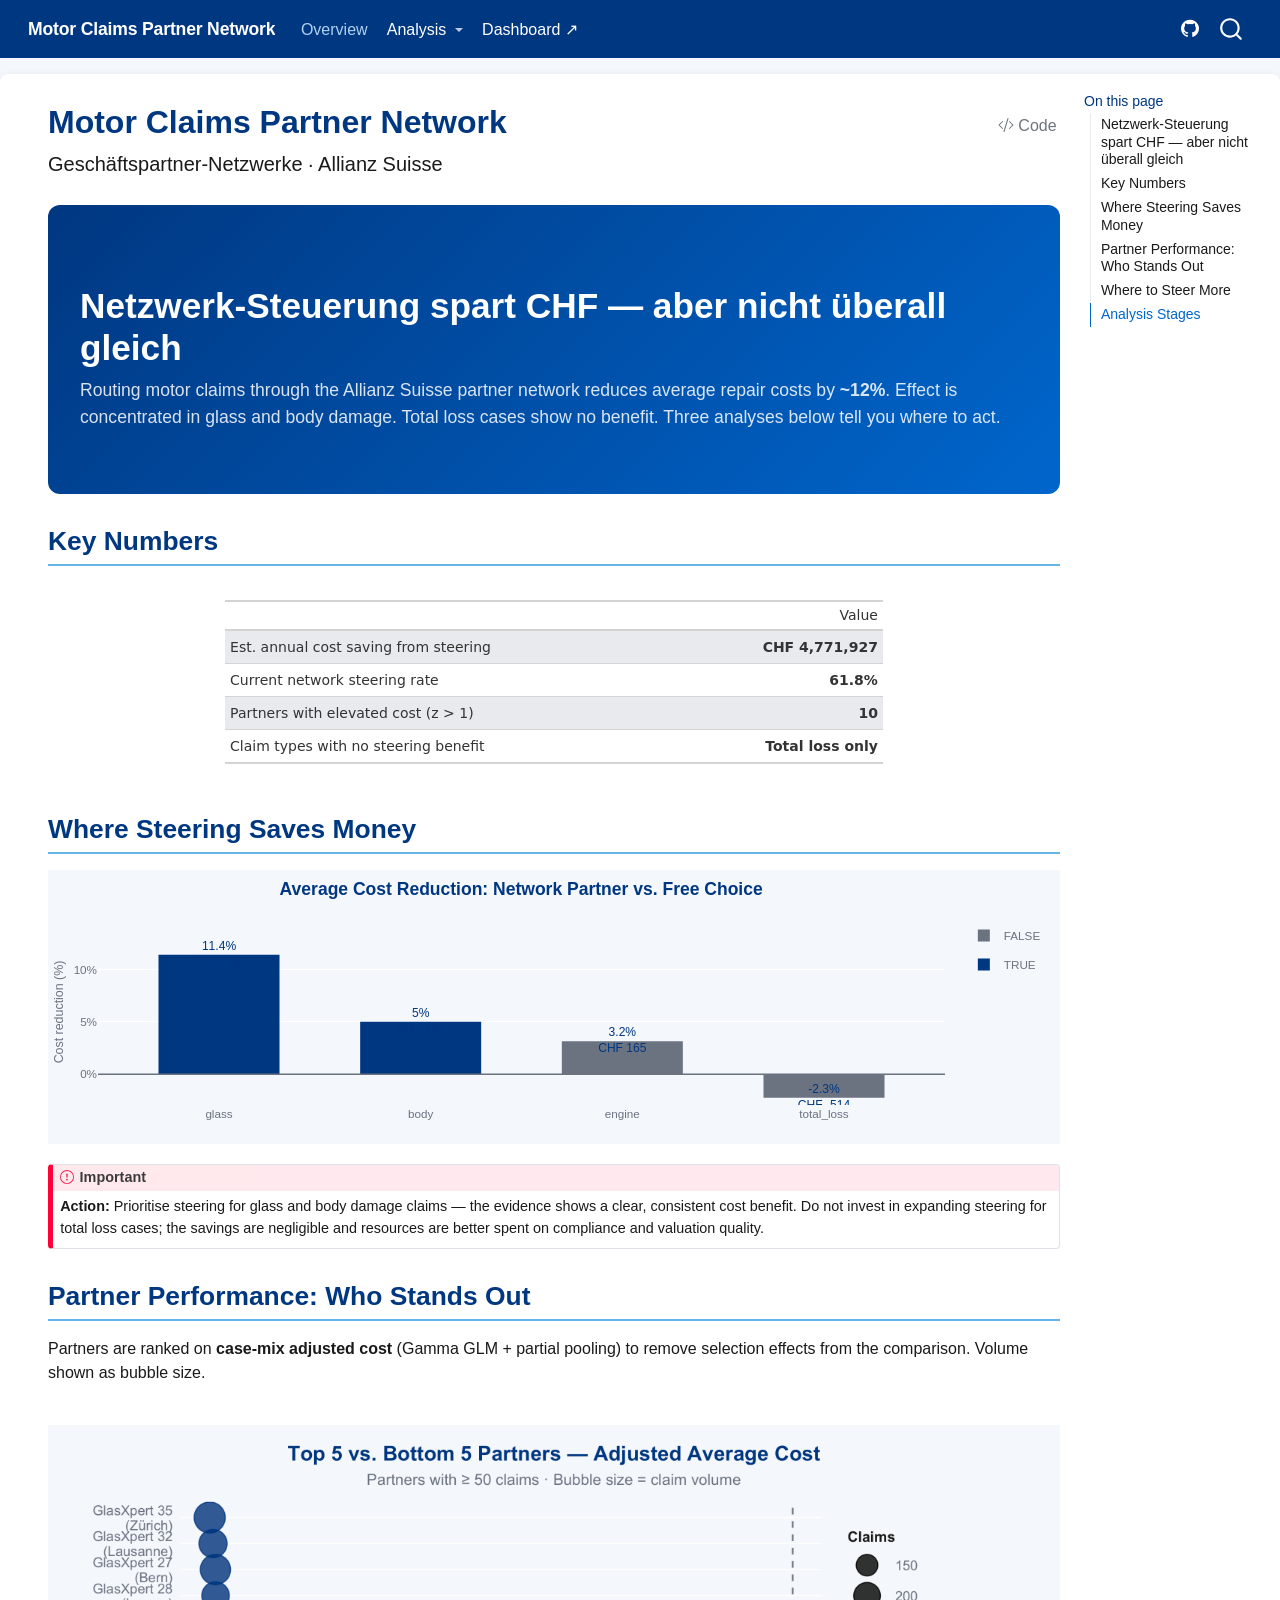
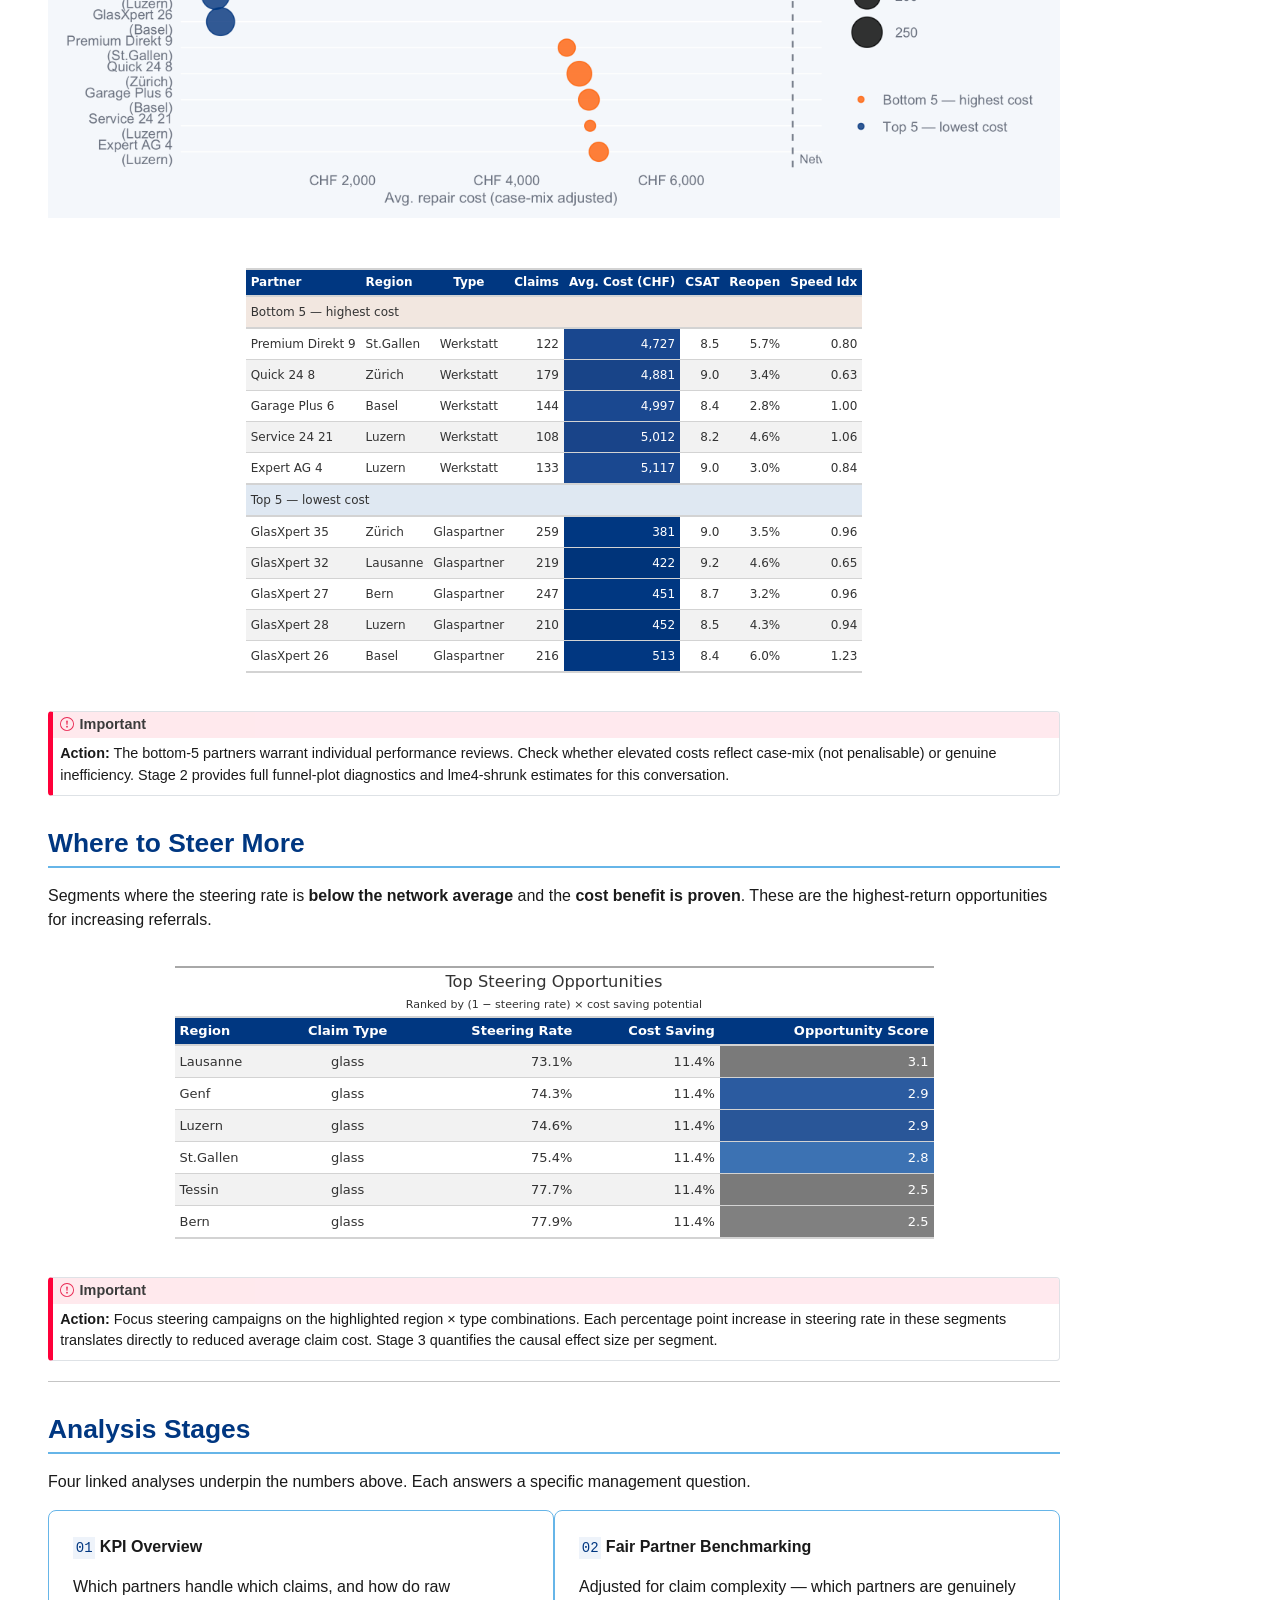
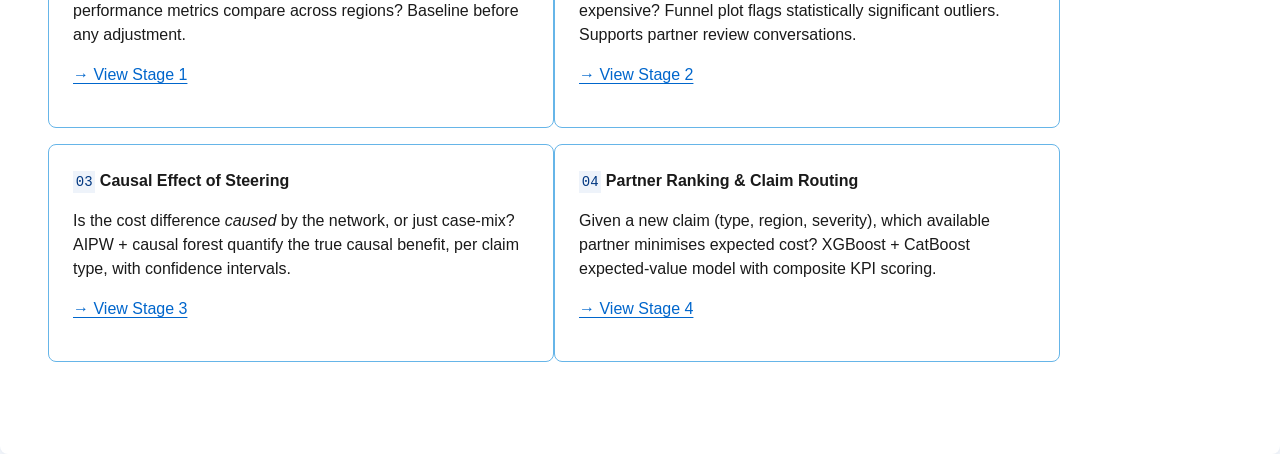
==== index.html @ 0de9098e "Built site for gh-pages" ====
<!DOCTYPE html>
<html xmlns="http://www.w3.org/1999/xhtml" lang="en" xml:lang="en"><head>

<meta charset="utf-8">
<meta name="generator" content="quarto-1.8.27">

<meta name="viewport" content="width=device-width, initial-scale=1.0, user-scalable=yes">


<title>Motor Claims Partner Network</title>
<style>
code{white-space: pre-wrap;}
span.smallcaps{font-variant: small-caps;}
div.columns{display: flex; gap: min(4vw, 1.5em);}
div.column{flex: auto; overflow-x: auto;}
div.hanging-indent{margin-left: 1.5em; text-indent: -1.5em;}
ul.task-list{list-style: none;}
ul.task-list li input[type="checkbox"] {
  width: 0.8em;
  margin: 0 0.8em 0.2em -1em; /* quarto-specific, see https://github.com/quarto-dev/quarto-cli/issues/4556 */ 
  vertical-align: middle;
}
/* CSS for syntax highlighting */
html { -webkit-text-size-adjust: 100%; }
pre > code.sourceCode { white-space: pre; position: relative; }
pre > code.sourceCode > span { display: inline-block; line-height: 1.25; }
pre > code.sourceCode > span:empty { height: 1.2em; }
.sourceCode { overflow: visible; }
code.sourceCode > span { color: inherit; text-decoration: inherit; }
div.sourceCode { margin: 1em 0; }
pre.sourceCode { margin: 0; }
@media screen {
div.sourceCode { overflow: auto; }
}
@media print {
pre > code.sourceCode { white-space: pre-wrap; }
pre > code.sourceCode > span { text-indent: -5em; padding-left: 5em; }
}
pre.numberSource code
  { counter-reset: source-line 0; }
pre.numberSource code > span
  { position: relative; left: -4em; counter-increment: source-line; }
pre.numberSource code > span > a:first-child::before
  { content: counter(source-line);
    position: relative; left: -1em; text-align: right; vertical-align: baseline;
    border: none; display: inline-block;
    -webkit-touch-callout: none; -webkit-user-select: none;
    -khtml-user-select: none; -moz-user-select: none;
    -ms-user-select: none; user-select: none;
    padding: 0 4px; width: 4em;
  }
pre.numberSource { margin-left: 3em;  padding-left: 4px; }
div.sourceCode
  {   }
@media screen {
pre > code.sourceCode > span > a:first-child::before { text-decoration: underline; }
}
</style>


<script src="site_libs/quarto-nav/quarto-nav.js"></script>
<script src="site_libs/quarto-nav/headroom.min.js"></script>
<script src="site_libs/clipboard/clipboard.min.js"></script>
<script src="site_libs/quarto-search/autocomplete.umd.js"></script>
<script src="site_libs/quarto-search/fuse.min.js"></script>
<script src="site_libs/quarto-search/quarto-search.js"></script>
<meta name="quarto:offset" content="./">
<link href="./assets/favicon.ico" rel="icon">
<script src="site_libs/quarto-html/quarto.js" type="module"></script>
<script src="site_libs/quarto-html/tabsets/tabsets.js" type="module"></script>
<script src="site_libs/quarto-html/axe/axe-check.js" type="module"></script>
<script src="site_libs/quarto-html/popper.min.js"></script>
<script src="site_libs/quarto-html/tippy.umd.min.js"></script>
<script src="site_libs/quarto-html/anchor.min.js"></script>
<link href="site_libs/quarto-html/tippy.css" rel="stylesheet">
<link href="site_libs/quarto-html/quarto-syntax-highlighting-bcf535099bf558bd4ab882f8a59573ad.css" rel="stylesheet" id="quarto-text-highlighting-styles">
<script src="site_libs/bootstrap/bootstrap.min.js"></script>
<link href="site_libs/bootstrap/bootstrap-icons.css" rel="stylesheet">
<link href="site_libs/bootstrap/bootstrap-0eebdf1a80fa9091145191d5e29dec1d.min.css" rel="stylesheet" append-hash="true" id="quarto-bootstrap" data-mode="light">
<script id="quarto-search-options" type="application/json">{
  "location": "navbar",
  "copy-button": false,
  "collapse-after": 3,
  "panel-placement": "end",
  "type": "overlay",
  "limit": 50,
  "keyboard-shortcut": [
    "f",
    "/",
    "s"
  ],
  "show-item-context": false,
  "language": {
    "search-no-results-text": "No results",
    "search-matching-documents-text": "matching documents",
    "search-copy-link-title": "Copy link to search",
    "search-hide-matches-text": "Hide additional matches",
    "search-more-match-text": "more match in this document",
    "search-more-matches-text": "more matches in this document",
    "search-clear-button-title": "Clear",
    "search-text-placeholder": "",
    "search-detached-cancel-button-title": "Cancel",
    "search-submit-button-title": "Submit",
    "search-label": "Search"
  }
}</script>
<link href="site_libs/htmltools-fill-0.5.9/fill.css" rel="stylesheet">
<script src="site_libs/htmlwidgets-1.6.4/htmlwidgets.js"></script>
<script src="site_libs/plotly-binding-4.12.0/plotly.js"></script>
<script src="site_libs/typedarray-0.1/typedarray.min.js"></script>
<script src="site_libs/jquery-3.5.1/jquery.min.js"></script>
<link href="site_libs/crosstalk-1.2.2/css/crosstalk.min.css" rel="stylesheet">
<script src="site_libs/crosstalk-1.2.2/js/crosstalk.min.js"></script>
<link href="site_libs/plotly-htmlwidgets-css-2.25.2/plotly-htmlwidgets.css" rel="stylesheet">
<script src="site_libs/plotly-main-2.25.2/plotly-latest.min.js"></script>
<link href="site_libs/pagedtable-1.1/css/pagedtable.css" rel="stylesheet">
<script src="site_libs/pagedtable-1.1/js/pagedtable.js"></script>


<link rel="stylesheet" href="assets/allianz.scss">
</head>

<body class="nav-fixed quarto-light">

<div id="quarto-search-results"></div>
  <header id="quarto-header" class="headroom fixed-top">
    <nav class="navbar navbar-expand-lg " data-bs-theme="dark">
      <div class="navbar-container container-fluid">
      <div class="navbar-brand-container mx-auto">
    <a class="navbar-brand" href="./index.html">
    <span class="navbar-title">Motor Claims Partner Network</span>
    </a>
  </div>
            <div id="quarto-search" class="" title="Search"></div>
          <button class="navbar-toggler" type="button" data-bs-toggle="collapse" data-bs-target="#navbarCollapse" aria-controls="navbarCollapse" role="menu" aria-expanded="false" aria-label="Toggle navigation" onclick="if (window.quartoToggleHeadroom) { window.quartoToggleHeadroom(); }">
  <span class="navbar-toggler-icon"></span>
</button>
          <div class="collapse navbar-collapse" id="navbarCollapse">
            <ul class="navbar-nav navbar-nav-scroll me-auto">
  <li class="nav-item">
    <a class="nav-link active" href="./index.html" aria-current="page"> 
<span class="menu-text">Overview</span></a>
  </li>  
  <li class="nav-item dropdown ">
    <a class="nav-link dropdown-toggle" href="#" id="nav-menu-analysis" role="link" data-bs-toggle="dropdown" aria-expanded="false">
 <span class="menu-text">Analysis</span>
    </a>
    <ul class="dropdown-menu" aria-labelledby="nav-menu-analysis">    
        <li>
    <a class="dropdown-item" href="./analysis/01_descriptive.html">
 <span class="dropdown-text">01 · Descriptive KPIs</span></a>
  </li>  
        <li>
    <a class="dropdown-item" href="./analysis/02_partner_comparison.html">
 <span class="dropdown-text">02 · Fair Comparison</span></a>
  </li>  
        <li>
    <a class="dropdown-item" href="./analysis/03_causal_steering.html">
 <span class="dropdown-text">03 · Causal Steering</span></a>
  </li>  
        <li>
    <a class="dropdown-item" href="./analysis/04_partner_ranking.html">
 <span class="dropdown-text">04 · Partner Ranking</span></a>
  </li>  
    </ul>
  </li>
  <li class="nav-item">
    <a class="nav-link" href="https://shiny.posit.co"> 
<span class="menu-text">Dashboard ↗</span></a>
  </li>  
</ul>
            <ul class="navbar-nav navbar-nav-scroll ms-auto">
  <li class="nav-item compact">
    <a class="nav-link" href="https://github.com/viv-analytics/portfolio__ml_claims_networks"> <i class="bi bi-github" role="img">
</i> 
<span class="menu-text"></span></a>
  </li>  
</ul>
          </div> <!-- /navcollapse -->
            <div class="quarto-navbar-tools">
</div>
      </div> <!-- /container-fluid -->
    </nav>
</header>
<!-- content -->
<div id="quarto-content" class="quarto-container page-columns page-rows-contents page-layout-article page-navbar">
<!-- sidebar -->
<!-- margin-sidebar -->
    <div id="quarto-margin-sidebar" class="sidebar margin-sidebar">
        <nav id="TOC" role="doc-toc" class="toc-active">
    <h2 id="toc-title">On this page</h2>
   
  <ul>
  <li><a href="#netzwerk-steuerung-spart-chf-aber-nicht-überall-gleich" id="toc-netzwerk-steuerung-spart-chf-aber-nicht-überall-gleich" class="nav-link active" data-scroll-target="#netzwerk-steuerung-spart-chf-aber-nicht-überall-gleich">Netzwerk-Steuerung spart CHF — aber nicht überall gleich</a></li>
  <li><a href="#key-numbers" id="toc-key-numbers" class="nav-link" data-scroll-target="#key-numbers">Key Numbers</a></li>
  <li><a href="#where-steering-saves-money" id="toc-where-steering-saves-money" class="nav-link" data-scroll-target="#where-steering-saves-money">Where Steering Saves Money</a></li>
  <li><a href="#partner-performance-who-stands-out" id="toc-partner-performance-who-stands-out" class="nav-link" data-scroll-target="#partner-performance-who-stands-out">Partner Performance: Who Stands Out</a></li>
  <li><a href="#where-to-steer-more" id="toc-where-to-steer-more" class="nav-link" data-scroll-target="#where-to-steer-more">Where to Steer More</a></li>
  <li><a href="#analysis-stages" id="toc-analysis-stages" class="nav-link" data-scroll-target="#analysis-stages">Analysis Stages</a></li>
  </ul>
</nav>
    </div>
<!-- main -->
<main class="content" id="quarto-document-content">

<header id="title-block-header" class="quarto-title-block default">
<div class="quarto-title">
<div class="quarto-title-block"><div><h1 class="title">Motor Claims Partner Network</h1><button type="button" class="btn code-tools-button" id="quarto-code-tools-source"><i class="bi"></i> Code</button></div></div>
<p class="subtitle lead">Geschäftspartner-Netzwerke · Allianz Suisse</p>
</div>



<div class="quarto-title-meta">

    
  
    
  </div>
  


</header>


<section id="netzwerk-steuerung-spart-chf-aber-nicht-überall-gleich" class="level1 hero-banner">
<h1>Netzwerk-Steuerung spart CHF — aber nicht überall gleich</h1>
<p>Routing motor claims through the Allianz Suisse partner network reduces average repair costs by <strong>~12%</strong>. Effect is concentrated in glass and body damage. Total loss cases show no benefit. Three analyses below tell you where to act.</p>
</section>
<section id="key-numbers" class="level2">
<h2 class="anchored" data-anchor-id="key-numbers">Key Numbers</h2>
<div class="cell">
<div class="cell-output-display">
<div id="esmaehbxus" style="padding-left:0px;padding-right:0px;padding-top:10px;padding-bottom:10px;overflow-x:auto;overflow-y:auto;width:auto;height:auto;">
<style>#esmaehbxus table {
  font-family: system-ui, 'Segoe UI', Roboto, Helvetica, Arial, sans-serif, 'Apple Color Emoji', 'Segoe UI Emoji', 'Segoe UI Symbol', 'Noto Color Emoji';
  -webkit-font-smoothing: antialiased;
  -moz-osx-font-smoothing: grayscale;
}

#esmaehbxus thead, #esmaehbxus tbody, #esmaehbxus tfoot, #esmaehbxus tr, #esmaehbxus td, #esmaehbxus th {
  border-style: none;
}

#esmaehbxus p {
  margin: 0;
  padding: 0;
}

#esmaehbxus .gt_table {
  display: table;
  border-collapse: collapse;
  line-height: normal;
  margin-left: auto;
  margin-right: auto;
  color: #333333;
  font-size: 14px;
  font-weight: normal;
  font-style: normal;
  background-color: #FFFFFF;
  width: 65%;
  border-top-style: solid;
  border-top-width: 2px;
  border-top-color: #A8A8A8;
  border-right-style: none;
  border-right-width: 2px;
  border-right-color: #D3D3D3;
  border-bottom-style: solid;
  border-bottom-width: 2px;
  border-bottom-color: #A8A8A8;
  border-left-style: none;
  border-left-width: 2px;
  border-left-color: #D3D3D3;
}

#esmaehbxus .gt_caption {
  padding-top: 4px;
  padding-bottom: 4px;
}

#esmaehbxus .gt_title {
  color: #333333;
  font-size: 125%;
  font-weight: initial;
  padding-top: 4px;
  padding-bottom: 4px;
  padding-left: 5px;
  padding-right: 5px;
  border-bottom-color: #FFFFFF;
  border-bottom-width: 0;
}

#esmaehbxus .gt_subtitle {
  color: #333333;
  font-size: 85%;
  font-weight: initial;
  padding-top: 3px;
  padding-bottom: 5px;
  padding-left: 5px;
  padding-right: 5px;
  border-top-color: #FFFFFF;
  border-top-width: 0;
}

#esmaehbxus .gt_heading {
  background-color: #FFFFFF;
  text-align: center;
  border-bottom-color: #FFFFFF;
  border-left-style: none;
  border-left-width: 1px;
  border-left-color: #D3D3D3;
  border-right-style: none;
  border-right-width: 1px;
  border-right-color: #D3D3D3;
}

#esmaehbxus .gt_bottom_border {
  border-bottom-style: solid;
  border-bottom-width: 2px;
  border-bottom-color: #D3D3D3;
}

#esmaehbxus .gt_col_headings {
  border-top-style: solid;
  border-top-width: 2px;
  border-top-color: #D3D3D3;
  border-bottom-style: solid;
  border-bottom-width: 2px;
  border-bottom-color: #D3D3D3;
  border-left-style: none;
  border-left-width: 1px;
  border-left-color: #D3D3D3;
  border-right-style: none;
  border-right-width: 1px;
  border-right-color: #D3D3D3;
}

#esmaehbxus .gt_col_heading {
  color: #333333;
  background-color: #FFFFFF;
  font-size: 100%;
  font-weight: normal;
  text-transform: inherit;
  border-left-style: none;
  border-left-width: 1px;
  border-left-color: #D3D3D3;
  border-right-style: none;
  border-right-width: 1px;
  border-right-color: #D3D3D3;
  vertical-align: bottom;
  padding-top: 5px;
  padding-bottom: 6px;
  padding-left: 5px;
  padding-right: 5px;
  overflow-x: hidden;
}

#esmaehbxus .gt_column_spanner_outer {
  color: #333333;
  background-color: #FFFFFF;
  font-size: 100%;
  font-weight: normal;
  text-transform: inherit;
  padding-top: 0;
  padding-bottom: 0;
  padding-left: 4px;
  padding-right: 4px;
}

#esmaehbxus .gt_column_spanner_outer:first-child {
  padding-left: 0;
}

#esmaehbxus .gt_column_spanner_outer:last-child {
  padding-right: 0;
}

#esmaehbxus .gt_column_spanner {
  border-bottom-style: solid;
  border-bottom-width: 2px;
  border-bottom-color: #D3D3D3;
  vertical-align: bottom;
  padding-top: 5px;
  padding-bottom: 5px;
  overflow-x: hidden;
  display: inline-block;
  width: 100%;
}

#esmaehbxus .gt_spanner_row {
  border-bottom-style: hidden;
}

#esmaehbxus .gt_group_heading {
  padding-top: 8px;
  padding-bottom: 8px;
  padding-left: 5px;
  padding-right: 5px;
  color: #333333;
  background-color: #FFFFFF;
  font-size: 100%;
  font-weight: initial;
  text-transform: inherit;
  border-top-style: solid;
  border-top-width: 2px;
  border-top-color: #D3D3D3;
  border-bottom-style: solid;
  border-bottom-width: 2px;
  border-bottom-color: #D3D3D3;
  border-left-style: none;
  border-left-width: 1px;
  border-left-color: #D3D3D3;
  border-right-style: none;
  border-right-width: 1px;
  border-right-color: #D3D3D3;
  vertical-align: middle;
  text-align: left;
}

#esmaehbxus .gt_empty_group_heading {
  padding: 0.5px;
  color: #333333;
  background-color: #FFFFFF;
  font-size: 100%;
  font-weight: initial;
  border-top-style: solid;
  border-top-width: 2px;
  border-top-color: #D3D3D3;
  border-bottom-style: solid;
  border-bottom-width: 2px;
  border-bottom-color: #D3D3D3;
  vertical-align: middle;
}

#esmaehbxus .gt_from_md > :first-child {
  margin-top: 0;
}

#esmaehbxus .gt_from_md > :last-child {
  margin-bottom: 0;
}

#esmaehbxus .gt_row {
  padding-top: 8px;
  padding-bottom: 8px;
  padding-left: 5px;
  padding-right: 5px;
  margin: 10px;
  border-top-style: solid;
  border-top-width: 1px;
  border-top-color: #D3D3D3;
  border-left-style: none;
  border-left-width: 1px;
  border-left-color: #D3D3D3;
  border-right-style: none;
  border-right-width: 1px;
  border-right-color: #D3D3D3;
  vertical-align: middle;
  overflow-x: hidden;
}

#esmaehbxus .gt_stub {
  color: #333333;
  background-color: #FFFFFF;
  font-size: 100%;
  font-weight: initial;
  text-transform: inherit;
  border-right-style: solid;
  border-right-width: 2px;
  border-right-color: #D3D3D3;
  padding-left: 5px;
  padding-right: 5px;
}

#esmaehbxus .gt_stub_row_group {
  color: #333333;
  background-color: #FFFFFF;
  font-size: 100%;
  font-weight: initial;
  text-transform: inherit;
  border-right-style: solid;
  border-right-width: 2px;
  border-right-color: #D3D3D3;
  padding-left: 5px;
  padding-right: 5px;
  vertical-align: top;
}

#esmaehbxus .gt_row_group_first td {
  border-top-width: 2px;
}

#esmaehbxus .gt_row_group_first th {
  border-top-width: 2px;
}

#esmaehbxus .gt_summary_row {
  color: #333333;
  background-color: #FFFFFF;
  text-transform: inherit;
  padding-top: 8px;
  padding-bottom: 8px;
  padding-left: 5px;
  padding-right: 5px;
}

#esmaehbxus .gt_first_summary_row {
  border-top-style: solid;
  border-top-color: #D3D3D3;
}

#esmaehbxus .gt_first_summary_row.thick {
  border-top-width: 2px;
}

#esmaehbxus .gt_last_summary_row {
  padding-top: 8px;
  padding-bottom: 8px;
  padding-left: 5px;
  padding-right: 5px;
  border-bottom-style: solid;
  border-bottom-width: 2px;
  border-bottom-color: #D3D3D3;
}

#esmaehbxus .gt_grand_summary_row {
  color: #333333;
  background-color: #FFFFFF;
  text-transform: inherit;
  padding-top: 8px;
  padding-bottom: 8px;
  padding-left: 5px;
  padding-right: 5px;
}

#esmaehbxus .gt_first_grand_summary_row {
  padding-top: 8px;
  padding-bottom: 8px;
  padding-left: 5px;
  padding-right: 5px;
  border-top-style: double;
  border-top-width: 6px;
  border-top-color: #D3D3D3;
}

#esmaehbxus .gt_last_grand_summary_row_top {
  padding-top: 8px;
  padding-bottom: 8px;
  padding-left: 5px;
  padding-right: 5px;
  border-bottom-style: double;
  border-bottom-width: 6px;
  border-bottom-color: #D3D3D3;
}

#esmaehbxus .gt_striped {
  background-color: rgba(128, 128, 128, 0.05);
}

#esmaehbxus .gt_table_body {
  border-top-style: solid;
  border-top-width: 2px;
  border-top-color: #D3D3D3;
  border-bottom-style: solid;
  border-bottom-width: 2px;
  border-bottom-color: #D3D3D3;
}

#esmaehbxus .gt_footnotes {
  color: #333333;
  background-color: #FFFFFF;
  border-bottom-style: none;
  border-bottom-width: 2px;
  border-bottom-color: #D3D3D3;
  border-left-style: none;
  border-left-width: 2px;
  border-left-color: #D3D3D3;
  border-right-style: none;
  border-right-width: 2px;
  border-right-color: #D3D3D3;
}

#esmaehbxus .gt_footnote {
  margin: 0px;
  font-size: 90%;
  padding-top: 4px;
  padding-bottom: 4px;
  padding-left: 5px;
  padding-right: 5px;
}

#esmaehbxus .gt_sourcenotes {
  color: #333333;
  background-color: #FFFFFF;
  border-bottom-style: none;
  border-bottom-width: 2px;
  border-bottom-color: #D3D3D3;
  border-left-style: none;
  border-left-width: 2px;
  border-left-color: #D3D3D3;
  border-right-style: none;
  border-right-width: 2px;
  border-right-color: #D3D3D3;
}

#esmaehbxus .gt_sourcenote {
  font-size: 90%;
  padding-top: 4px;
  padding-bottom: 4px;
  padding-left: 5px;
  padding-right: 5px;
}

#esmaehbxus .gt_left {
  text-align: left;
}

#esmaehbxus .gt_center {
  text-align: center;
}

#esmaehbxus .gt_right {
  text-align: right;
  font-variant-numeric: tabular-nums;
}

#esmaehbxus .gt_font_normal {
  font-weight: normal;
}

#esmaehbxus .gt_font_bold {
  font-weight: bold;
}

#esmaehbxus .gt_font_italic {
  font-style: italic;
}

#esmaehbxus .gt_super {
  font-size: 65%;
}

#esmaehbxus .gt_footnote_marks {
  font-size: 75%;
  vertical-align: 0.4em;
  position: initial;
}

#esmaehbxus .gt_asterisk {
  font-size: 100%;
  vertical-align: 0;
}

#esmaehbxus .gt_indent_1 {
  text-indent: 5px;
}

#esmaehbxus .gt_indent_2 {
  text-indent: 10px;
}

#esmaehbxus .gt_indent_3 {
  text-indent: 15px;
}

#esmaehbxus .gt_indent_4 {
  text-indent: 20px;
}

#esmaehbxus .gt_indent_5 {
  text-indent: 25px;
}

#esmaehbxus .katex-display {
  display: inline-flex !important;
  margin-bottom: 0.75em !important;
}

#esmaehbxus div.Reactable > div.rt-table > div.rt-thead > div.rt-tr.rt-tr-group-header > div.rt-th-group:after {
  height: 0px !important;
}
</style>

<table class="gt_table caption-top table table-sm table-striped small" data-quarto-bootstrap="false">
<thead>
<tr class="gt_col_headings header">
<th id="a-" class="gt_col_heading gt_columns_bottom_border gt_left" data-quarto-table-cell-role="th" scope="col"></th>
<th id="Value" class="gt_col_heading gt_columns_bottom_border gt_right" data-quarto-table-cell-role="th" scope="col">Value</th>
</tr>
</thead>
<tbody class="gt_table_body">
<tr class="odd">
<td class="gt_row gt_left" headers=" " style="background-color: #F4F7FB">Est. annual cost saving from steering</td>
<td class="gt_row gt_right" headers="Value" style="font-weight: bold; background-color: #F4F7FB">CHF 4,771,927</td>
</tr>
<tr class="even">
<td class="gt_row gt_left" headers=" ">Current network steering rate</td>
<td class="gt_row gt_right" headers="Value" style="font-weight: bold">61.8%</td>
</tr>
<tr class="odd">
<td class="gt_row gt_left" headers=" " style="background-color: #F4F7FB">Partners with elevated cost (z &gt; 1)</td>
<td class="gt_row gt_right" headers="Value" style="font-weight: bold; background-color: #F4F7FB">10</td>
</tr>
<tr class="even">
<td class="gt_row gt_left" headers=" ">Claim types with no steering benefit</td>
<td class="gt_row gt_right" headers="Value" style="font-weight: bold">Total loss only</td>
</tr>
</tbody>
</table>

</div>
</div>
</div>
</section>
<section id="where-steering-saves-money" class="level2">
<h2 class="anchored" data-anchor-id="where-steering-saves-money">Where Steering Saves Money</h2>
<div class="cell">
<div class="cell-output-display">
<div class="plotly html-widget html-fill-item" id="htmlwidget-0362444d3fbcfcab1a88" style="width:100%;height:274px;"></div>
<script type="application/json" data-for="htmlwidget-0362444d3fbcfcab1a88">{"x":{"data":[{"orientation":"v","width":[0.59999999999999964,0.59999999999999964],"base":[0,-2.2647529086016314],"x":[3,4],"y":[3.1548533289290477,2.2647529086016314],"text":["reorder(claim_type, -saving_pct): engine<br />saving_pct:  3.154853","reorder(claim_type, -saving_pct): total_loss<br />saving_pct: -2.264753"],"type":"bar","textposition":"none","marker":{"autocolorscale":false,"color":"rgba(107,114,128,1)","line":{"width":1.8897637795275593,"color":"transparent"}},"name":"FALSE","legendgroup":"FALSE","showlegend":true,"xaxis":"x","yaxis":"y","hoverinfo":"text","frame":null},{"orientation":"v","width":[0.60000000000000009,0.59999999999999987],"base":[0,0],"x":[1,2],"y":[11.409644175263498,5.0174506178992369],"text":["reorder(claim_type, -saving_pct): glass<br />saving_pct: 11.409644","reorder(claim_type, -saving_pct): body<br />saving_pct:  5.017451"],"type":"bar","textposition":"none","marker":{"autocolorscale":false,"color":"rgba(0,55,129,1)","line":{"width":1.8897637795275593,"color":"transparent"}},"name":"TRUE","legendgroup":"TRUE","showlegend":true,"xaxis":"x","yaxis":"y","hoverinfo":"text","frame":null},{"x":[3,4],"y":[3.1548533289290477,-2.2647529086016314],"text":["3.2%<br />CHF 165","-2.3%<br />CHF -514"],"hovertext":["reorder(claim_type, -saving_pct): engine<br />saving_pct:  3.154853","reorder(claim_type, -saving_pct): total_loss<br />saving_pct: -2.264753"],"textfont":{"size":12.09448818897638,"color":"rgba(0,55,129,1)"},"type":"scatter","mode":"text","hoveron":"points","name":"FALSE","legendgroup":"FALSE","showlegend":false,"xaxis":"x","yaxis":"y","hoverinfo":"text","frame":null},{"x":[1,2],"y":[11.409644175263498,5.0174506178992369],"text":["11.4%<br />CHF 64","5%<br />CHF 195"],"hovertext":["reorder(claim_type, -saving_pct): glass<br />saving_pct: 11.409644","reorder(claim_type, -saving_pct): body<br />saving_pct:  5.017451"],"textfont":{"size":12.09448818897638,"color":"rgba(0,55,129,1)"},"type":"scatter","mode":"text","hoveron":"points","name":"TRUE","legendgroup":"TRUE","showlegend":false,"xaxis":"x","yaxis":"y","hoverinfo":"text","frame":null},{"x":[0.40000000000000002,4.5999999999999996],"y":[0,0],"text":"","type":"scatter","mode":"lines","line":{"width":1.5118110236220474,"color":"rgba(107,114,128,1)","dash":"solid"},"hoveron":"points","showlegend":false,"xaxis":"x","yaxis":"y","hoverinfo":"text","frame":null}],"layout":{"margin":{"t":49.474470734744706,"r":15.940224159402241,"b":25.969281859692821,"l":49.54753009547531},"plot_bgcolor":"rgba(244,247,251,1)","paper_bgcolor":"rgba(244,247,251,1)","font":{"color":"rgba(0,0,0,1)","family":"","size":14.611872146118724},"title":{"text":"<b> Average Cost Reduction: Network Partner vs. Free Choice <\/b>","font":{"color":"rgba(0,55,129,1)","family":"","size":17.534246575342465},"x":0.5,"xref":"paper"},"xaxis":{"domain":[0,1],"automargin":true,"type":"linear","autorange":false,"range":[0.40000000000000002,4.5999999999999996],"tickmode":"array","ticktext":["glass","body","engine","total_loss"],"tickvals":[1,2,3,4],"categoryorder":"array","categoryarray":["glass","body","engine","total_loss"],"nticks":null,"ticks":"","tickcolor":null,"ticklen":3.6529680365296811,"tickwidth":0,"showticklabels":true,"tickfont":{"color":"rgba(107,114,128,1)","family":"","size":11.68949771689498},"tickangle":-0,"showline":false,"linecolor":null,"linewidth":0,"showgrid":false,"gridcolor":null,"gridwidth":0,"zeroline":false,"anchor":"y","title":{"text":"","font":{"color":"rgba(107,114,128,1)","family":"","size":12.420091324200913}},"hoverformat":".2f"},"yaxis":{"domain":[0,1],"automargin":true,"type":"linear","autorange":false,"range":[-2.9484727627948879,14.828243446229781],"tickmode":"array","ticktext":["0%","5%","10%"],"tickvals":[-4.4408920985006262e-16,5,10],"categoryorder":"array","categoryarray":["0%","5%","10%"],"nticks":null,"ticks":"","tickcolor":null,"ticklen":3.6529680365296811,"tickwidth":0,"showticklabels":true,"tickfont":{"color":"rgba(107,114,128,1)","family":"","size":11.68949771689498},"tickangle":-0,"showline":false,"linecolor":null,"linewidth":0,"showgrid":true,"gridcolor":"rgba(255,255,255,1)","gridwidth":0.53134080531340799,"zeroline":false,"anchor":"x","title":{"text":"Cost reduction (%)","font":{"color":"rgba(107,114,128,1)","family":"","size":12.420091324200913}},"hoverformat":".2f"},"shapes":[],"showlegend":true,"legend":{"bgcolor":"rgba(244,247,251,1)","bordercolor":"transparent","borderwidth":1.8897637795275593,"font":{"color":"rgba(107,114,128,1)","family":"","size":11.68949771689498},"title":{"text":"","font":{"color":"rgba(26,26,26,1)","family":"","size":12.420091324200913}}},"hovermode":"closest","barmode":"relative","hoverlabel":{"bgcolor":"#003781","font":{"color":"white"}}},"config":{"doubleClick":"reset","modeBarButtonsToAdd":["hoverclosest","hovercompare"],"showSendToCloud":false},"source":"A","attrs":{"1216343abb18a":{"x":{},"y":{},"fill":{},"type":"bar"},"121633d14fdbb":{"x":{},"y":{},"fill":{},"label":{}},"121632d1e1f51":{"yintercept":{}}},"cur_data":"1216343abb18a","visdat":{"1216343abb18a":["function (y) ","x"],"121633d14fdbb":["function (y) ","x"],"121632d1e1f51":["function (y) ","x"]},"highlight":{"on":"plotly_click","persistent":false,"dynamic":false,"selectize":false,"opacityDim":0.20000000000000001,"selected":{"opacity":1},"debounce":0},"shinyEvents":["plotly_hover","plotly_click","plotly_selected","plotly_relayout","plotly_brushed","plotly_brushing","plotly_clickannotation","plotly_doubleclick","plotly_deselect","plotly_afterplot","plotly_sunburstclick"],"base_url":"https://plot.ly"},"evals":[],"jsHooks":[]}</script>
</div>
</div>
<div class="callout callout-style-default callout-important callout-titled">
<div class="callout-header d-flex align-content-center">
<div class="callout-icon-container">
<i class="callout-icon"></i>
</div>
<div class="callout-title-container flex-fill">
Important
</div>
</div>
<div class="callout-body-container callout-body">
<p><strong>Action:</strong> Prioritise steering for glass and body damage claims — the evidence shows a clear, consistent cost benefit. Do not invest in expanding steering for total loss cases; the savings are negligible and resources are better spent on compliance and valuation quality.</p>
</div>
</div>
</section>
<section id="partner-performance-who-stands-out" class="level2">
<h2 class="anchored" data-anchor-id="partner-performance-who-stands-out">Partner Performance: Who Stands Out</h2>
<p>Partners are ranked on <strong>case-mix adjusted cost</strong> (Gamma GLM + partial pooling) to remove selection effects from the comparison. Volume shown as bubble size.</p>
<div class="cell">
<div class="cell-output-display">
<div>
<figure class="figure">
<p><img src="index_files/figure-html/top-bottom-partners-1.png" class="img-fluid figure-img" width="1350"></p>
</figure>
</div>
</div>
</div>
<div class="cell">
<div class="cell-output-display">
<div id="dcenlilsff" style="padding-left:0px;padding-right:0px;padding-top:10px;padding-bottom:10px;overflow-x:auto;overflow-y:auto;width:auto;height:auto;">
<style>#dcenlilsff table {
  font-family: system-ui, 'Segoe UI', Roboto, Helvetica, Arial, sans-serif, 'Apple Color Emoji', 'Segoe UI Emoji', 'Segoe UI Symbol', 'Noto Color Emoji';
  -webkit-font-smoothing: antialiased;
  -moz-osx-font-smoothing: grayscale;
}

#dcenlilsff thead, #dcenlilsff tbody, #dcenlilsff tfoot, #dcenlilsff tr, #dcenlilsff td, #dcenlilsff th {
  border-style: none;
}

#dcenlilsff p {
  margin: 0;
  padding: 0;
}

#dcenlilsff .gt_table {
  display: table;
  border-collapse: collapse;
  line-height: normal;
  margin-left: auto;
  margin-right: auto;
  color: #333333;
  font-size: 12px;
  font-weight: normal;
  font-style: normal;
  background-color: #FFFFFF;
  width: auto;
  border-top-style: solid;
  border-top-width: 2px;
  border-top-color: #A8A8A8;
  border-right-style: none;
  border-right-width: 2px;
  border-right-color: #D3D3D3;
  border-bottom-style: solid;
  border-bottom-width: 2px;
  border-bottom-color: #A8A8A8;
  border-left-style: none;
  border-left-width: 2px;
  border-left-color: #D3D3D3;
}

#dcenlilsff .gt_caption {
  padding-top: 4px;
  padding-bottom: 4px;
}

#dcenlilsff .gt_title {
  color: #333333;
  font-size: 125%;
  font-weight: initial;
  padding-top: 4px;
  padding-bottom: 4px;
  padding-left: 5px;
  padding-right: 5px;
  border-bottom-color: #FFFFFF;
  border-bottom-width: 0;
}

#dcenlilsff .gt_subtitle {
  color: #333333;
  font-size: 85%;
  font-weight: initial;
  padding-top: 3px;
  padding-bottom: 5px;
  padding-left: 5px;
  padding-right: 5px;
  border-top-color: #FFFFFF;
  border-top-width: 0;
}

#dcenlilsff .gt_heading {
  background-color: #FFFFFF;
  text-align: center;
  border-bottom-color: #FFFFFF;
  border-left-style: none;
  border-left-width: 1px;
  border-left-color: #D3D3D3;
  border-right-style: none;
  border-right-width: 1px;
  border-right-color: #D3D3D3;
}

#dcenlilsff .gt_bottom_border {
  border-bottom-style: solid;
  border-bottom-width: 2px;
  border-bottom-color: #D3D3D3;
}

#dcenlilsff .gt_col_headings {
  border-top-style: solid;
  border-top-width: 2px;
  border-top-color: #D3D3D3;
  border-bottom-style: solid;
  border-bottom-width: 2px;
  border-bottom-color: #D3D3D3;
  border-left-style: none;
  border-left-width: 1px;
  border-left-color: #D3D3D3;
  border-right-style: none;
  border-right-width: 1px;
  border-right-color: #D3D3D3;
}

#dcenlilsff .gt_col_heading {
  color: #333333;
  background-color: #FFFFFF;
  font-size: 100%;
  font-weight: normal;
  text-transform: inherit;
  border-left-style: none;
  border-left-width: 1px;
  border-left-color: #D3D3D3;
  border-right-style: none;
  border-right-width: 1px;
  border-right-color: #D3D3D3;
  vertical-align: bottom;
  padding-top: 5px;
  padding-bottom: 6px;
  padding-left: 5px;
  padding-right: 5px;
  overflow-x: hidden;
}

#dcenlilsff .gt_column_spanner_outer {
  color: #333333;
  background-color: #FFFFFF;
  font-size: 100%;
  font-weight: normal;
  text-transform: inherit;
  padding-top: 0;
  padding-bottom: 0;
  padding-left: 4px;
  padding-right: 4px;
}

#dcenlilsff .gt_column_spanner_outer:first-child {
  padding-left: 0;
}

#dcenlilsff .gt_column_spanner_outer:last-child {
  padding-right: 0;
}

#dcenlilsff .gt_column_spanner {
  border-bottom-style: solid;
  border-bottom-width: 2px;
  border-bottom-color: #D3D3D3;
  vertical-align: bottom;
  padding-top: 5px;
  padding-bottom: 5px;
  overflow-x: hidden;
  display: inline-block;
  width: 100%;
}

#dcenlilsff .gt_spanner_row {
  border-bottom-style: hidden;
}

#dcenlilsff .gt_group_heading {
  padding-top: 8px;
  padding-bottom: 8px;
  padding-left: 5px;
  padding-right: 5px;
  color: #333333;
  background-color: #FFFFFF;
  font-size: 100%;
  font-weight: initial;
  text-transform: inherit;
  border-top-style: solid;
  border-top-width: 2px;
  border-top-color: #D3D3D3;
  border-bottom-style: solid;
  border-bottom-width: 2px;
  border-bottom-color: #D3D3D3;
  border-left-style: none;
  border-left-width: 1px;
  border-left-color: #D3D3D3;
  border-right-style: none;
  border-right-width: 1px;
  border-right-color: #D3D3D3;
  vertical-align: middle;
  text-align: left;
}

#dcenlilsff .gt_empty_group_heading {
  padding: 0.5px;
  color: #333333;
  background-color: #FFFFFF;
  font-size: 100%;
  font-weight: initial;
  border-top-style: solid;
  border-top-width: 2px;
  border-top-color: #D3D3D3;
  border-bottom-style: solid;
  border-bottom-width: 2px;
  border-bottom-color: #D3D3D3;
  vertical-align: middle;
}

#dcenlilsff .gt_from_md > :first-child {
  margin-top: 0;
}

#dcenlilsff .gt_from_md > :last-child {
  margin-bottom: 0;
}

#dcenlilsff .gt_row {
  padding-top: 8px;
  padding-bottom: 8px;
  padding-left: 5px;
  padding-right: 5px;
  margin: 10px;
  border-top-style: solid;
  border-top-width: 1px;
  border-top-color: #D3D3D3;
  border-left-style: none;
  border-left-width: 1px;
  border-left-color: #D3D3D3;
  border-right-style: none;
  border-right-width: 1px;
  border-right-color: #D3D3D3;
  vertical-align: middle;
  overflow-x: hidden;
}

#dcenlilsff .gt_stub {
  color: #333333;
  background-color: #FFFFFF;
  font-size: 100%;
  font-weight: initial;
  text-transform: inherit;
  border-right-style: solid;
  border-right-width: 2px;
  border-right-color: #D3D3D3;
  padding-left: 5px;
  padding-right: 5px;
}

#dcenlilsff .gt_stub_row_group {
  color: #333333;
  background-color: #FFFFFF;
  font-size: 100%;
  font-weight: initial;
  text-transform: inherit;
  border-right-style: solid;
  border-right-width: 2px;
  border-right-color: #D3D3D3;
  padding-left: 5px;
  padding-right: 5px;
  vertical-align: top;
}

#dcenlilsff .gt_row_group_first td {
  border-top-width: 2px;
}

#dcenlilsff .gt_row_group_first th {
  border-top-width: 2px;
}

#dcenlilsff .gt_summary_row {
  color: #333333;
  background-color: #FFFFFF;
  text-transform: inherit;
  padding-top: 8px;
  padding-bottom: 8px;
  padding-left: 5px;
  padding-right: 5px;
}

#dcenlilsff .gt_first_summary_row {
  border-top-style: solid;
  border-top-color: #D3D3D3;
}

#dcenlilsff .gt_first_summary_row.thick {
  border-top-width: 2px;
}

#dcenlilsff .gt_last_summary_row {
  padding-top: 8px;
  padding-bottom: 8px;
  padding-left: 5px;
  padding-right: 5px;
  border-bottom-style: solid;
  border-bottom-width: 2px;
  border-bottom-color: #D3D3D3;
}

#dcenlilsff .gt_grand_summary_row {
  color: #333333;
  background-color: #FFFFFF;
  text-transform: inherit;
  padding-top: 8px;
  padding-bottom: 8px;
  padding-left: 5px;
  padding-right: 5px;
}

#dcenlilsff .gt_first_grand_summary_row {
  padding-top: 8px;
  padding-bottom: 8px;
  padding-left: 5px;
  padding-right: 5px;
  border-top-style: double;
  border-top-width: 6px;
  border-top-color: #D3D3D3;
}

#dcenlilsff .gt_last_grand_summary_row_top {
  padding-top: 8px;
  padding-bottom: 8px;
  padding-left: 5px;
  padding-right: 5px;
  border-bottom-style: double;
  border-bottom-width: 6px;
  border-bottom-color: #D3D3D3;
}

#dcenlilsff .gt_striped {
  background-color: rgba(128, 128, 128, 0.05);
}

#dcenlilsff .gt_table_body {
  border-top-style: solid;
  border-top-width: 2px;
  border-top-color: #D3D3D3;
  border-bottom-style: solid;
  border-bottom-width: 2px;
  border-bottom-color: #D3D3D3;
}

#dcenlilsff .gt_footnotes {
  color: #333333;
  background-color: #FFFFFF;
  border-bottom-style: none;
  border-bottom-width: 2px;
  border-bottom-color: #D3D3D3;
  border-left-style: none;
  border-left-width: 2px;
  border-left-color: #D3D3D3;
  border-right-style: none;
  border-right-width: 2px;
  border-right-color: #D3D3D3;
}

#dcenlilsff .gt_footnote {
  margin: 0px;
  font-size: 90%;
  padding-top: 4px;
  padding-bottom: 4px;
  padding-left: 5px;
  padding-right: 5px;
}

#dcenlilsff .gt_sourcenotes {
  color: #333333;
  background-color: #FFFFFF;
  border-bottom-style: none;
  border-bottom-width: 2px;
  border-bottom-color: #D3D3D3;
  border-left-style: none;
  border-left-width: 2px;
  border-left-color: #D3D3D3;
  border-right-style: none;
  border-right-width: 2px;
  border-right-color: #D3D3D3;
}

#dcenlilsff .gt_sourcenote {
  font-size: 90%;
  padding-top: 4px;
  padding-bottom: 4px;
  padding-left: 5px;
  padding-right: 5px;
}

#dcenlilsff .gt_left {
  text-align: left;
}

#dcenlilsff .gt_center {
  text-align: center;
}

#dcenlilsff .gt_right {
  text-align: right;
  font-variant-numeric: tabular-nums;
}

#dcenlilsff .gt_font_normal {
  font-weight: normal;
}

#dcenlilsff .gt_font_bold {
  font-weight: bold;
}

#dcenlilsff .gt_font_italic {
  font-style: italic;
}

#dcenlilsff .gt_super {
  font-size: 65%;
}

#dcenlilsff .gt_footnote_marks {
  font-size: 75%;
  vertical-align: 0.4em;
  position: initial;
}

#dcenlilsff .gt_asterisk {
  font-size: 100%;
  vertical-align: 0;
}

#dcenlilsff .gt_indent_1 {
  text-indent: 5px;
}

#dcenlilsff .gt_indent_2 {
  text-indent: 10px;
}

#dcenlilsff .gt_indent_3 {
  text-indent: 15px;
}

#dcenlilsff .gt_indent_4 {
  text-indent: 20px;
}

#dcenlilsff .gt_indent_5 {
  text-indent: 25px;
}

#dcenlilsff .katex-display {
  display: inline-flex !important;
  margin-bottom: 0.75em !important;
}

#dcenlilsff div.Reactable > div.rt-table > div.rt-thead > div.rt-tr.rt-tr-group-header > div.rt-th-group:after {
  height: 0px !important;
}
</style>

<table class="gt_table caption-top table table-sm table-striped small" data-quarto-bootstrap="false">
<thead>
<tr class="gt_col_headings header">
<th id="name" class="gt_col_heading gt_columns_bottom_border gt_left" data-quarto-table-cell-role="th" style="background-color: #003781; color: #FFFFFF; font-weight: bold" scope="col">Partner</th>
<th id="region" class="gt_col_heading gt_columns_bottom_border gt_left" data-quarto-table-cell-role="th" style="background-color: #003781; color: #FFFFFF; font-weight: bold" scope="col">Region</th>
<th id="type" class="gt_col_heading gt_columns_bottom_border gt_center" data-quarto-table-cell-role="th" style="background-color: #003781; color: #FFFFFF; font-weight: bold" scope="col">Type</th>
<th id="n_claims" class="gt_col_heading gt_columns_bottom_border gt_right" data-quarto-table-cell-role="th" style="background-color: #003781; color: #FFFFFF; font-weight: bold" scope="col">Claims</th>
<th id="avg_cost" class="gt_col_heading gt_columns_bottom_border gt_right" data-quarto-table-cell-role="th" style="background-color: #003781; color: #FFFFFF; font-weight: bold" scope="col">Avg. Cost (CHF)</th>
<th id="avg_csat" class="gt_col_heading gt_columns_bottom_border gt_right" data-quarto-table-cell-role="th" style="background-color: #003781; color: #FFFFFF; font-weight: bold" scope="col">CSAT</th>
<th id="reopen_rate" class="gt_col_heading gt_columns_bottom_border gt_right" data-quarto-table-cell-role="th" style="background-color: #003781; color: #FFFFFF; font-weight: bold" scope="col">Reopen</th>
<th id="speed_index" class="gt_col_heading gt_columns_bottom_border gt_right" data-quarto-table-cell-role="th" style="background-color: #003781; color: #FFFFFF; font-weight: bold" scope="col">Speed Idx</th>
</tr>
</thead>
<tbody class="gt_table_body">
<tr class="gt_group_heading_row odd">
<th colspan="8" id="Bottom 5 — highest cost" class="gt_group_heading" data-quarto-table-cell-role="th" style="background-color: #FFF3EC" scope="colgroup">Bottom 5 — highest cost</th>
</tr>
<tr class="gt_row_group_first even">
<td class="gt_row gt_left" headers="Bottom 5 — highest cost  name">Premium Direkt 9</td>
<td class="gt_row gt_left" headers="Bottom 5 — highest cost  region">St.Gallen</td>
<td class="gt_row gt_center" headers="Bottom 5 — highest cost  type">Werkstatt</td>
<td class="gt_row gt_right" headers="Bottom 5 — highest cost  n_claims">122</td>
<td class="gt_row gt_right" headers="Bottom 5 — highest cost  avg_cost" style="background-color: #19478F; color: #FFFFFF">4,727</td>
<td class="gt_row gt_right" headers="Bottom 5 — highest cost  avg_csat">8.5</td>
<td class="gt_row gt_right" headers="Bottom 5 — highest cost  reopen_rate">5.7%</td>
<td class="gt_row gt_right" headers="Bottom 5 — highest cost  speed_index">0.80</td>
</tr>
<tr class="odd">
<td class="gt_row gt_left" headers="Bottom 5 — highest cost  name">Quick 24 8</td>
<td class="gt_row gt_left" headers="Bottom 5 — highest cost  region">Zürich</td>
<td class="gt_row gt_center" headers="Bottom 5 — highest cost  type">Werkstatt</td>
<td class="gt_row gt_right" headers="Bottom 5 — highest cost  n_claims">179</td>
<td class="gt_row gt_right" headers="Bottom 5 — highest cost  avg_cost" style="background-color: #19488F; color: #FFFFFF">4,881</td>
<td class="gt_row gt_right" headers="Bottom 5 — highest cost  avg_csat">9.0</td>
<td class="gt_row gt_right" headers="Bottom 5 — highest cost  reopen_rate">3.4%</td>
<td class="gt_row gt_right" headers="Bottom 5 — highest cost  speed_index">0.63</td>
</tr>
<tr class="even">
<td class="gt_row gt_left" headers="Bottom 5 — highest cost  name">Garage Plus 6</td>
<td class="gt_row gt_left" headers="Bottom 5 — highest cost  region">Basel</td>
<td class="gt_row gt_center" headers="Bottom 5 — highest cost  type">Werkstatt</td>
<td class="gt_row gt_right" headers="Bottom 5 — highest cost  n_claims">144</td>
<td class="gt_row gt_right" headers="Bottom 5 — highest cost  avg_cost" style="background-color: #1A4890; color: #FFFFFF">4,997</td>
<td class="gt_row gt_right" headers="Bottom 5 — highest cost  avg_csat">8.4</td>
<td class="gt_row gt_right" headers="Bottom 5 — highest cost  reopen_rate">2.8%</td>
<td class="gt_row gt_right" headers="Bottom 5 — highest cost  speed_index">1.00</td>
</tr>
<tr class="odd">
<td class="gt_row gt_left" headers="Bottom 5 — highest cost  name">Service 24 21</td>
<td class="gt_row gt_left" headers="Bottom 5 — highest cost  region">Luzern</td>
<td class="gt_row gt_center" headers="Bottom 5 — highest cost  type">Werkstatt</td>
<td class="gt_row gt_right" headers="Bottom 5 — highest cost  n_claims">108</td>
<td class="gt_row gt_right" headers="Bottom 5 — highest cost  avg_cost" style="background-color: #1A4890; color: #FFFFFF">5,012</td>
<td class="gt_row gt_right" headers="Bottom 5 — highest cost  avg_csat">8.2</td>
<td class="gt_row gt_right" headers="Bottom 5 — highest cost  reopen_rate">4.6%</td>
<td class="gt_row gt_right" headers="Bottom 5 — highest cost  speed_index">1.06</td>
</tr>
<tr class="even">
<td class="gt_row gt_left" headers="Bottom 5 — highest cost  name">Expert AG 4</td>
<td class="gt_row gt_left" headers="Bottom 5 — highest cost  region">Luzern</td>
<td class="gt_row gt_center" headers="Bottom 5 — highest cost  type">Werkstatt</td>
<td class="gt_row gt_right" headers="Bottom 5 — highest cost  n_claims">133</td>
<td class="gt_row gt_right" headers="Bottom 5 — highest cost  avg_cost" style="background-color: #1A4890; color: #FFFFFF">5,117</td>
<td class="gt_row gt_right" headers="Bottom 5 — highest cost  avg_csat">9.0</td>
<td class="gt_row gt_right" headers="Bottom 5 — highest cost  reopen_rate">3.0%</td>
<td class="gt_row gt_right" headers="Bottom 5 — highest cost  speed_index">0.84</td>
</tr>
<tr class="gt_group_heading_row odd">
<th colspan="8" id="Top 5 — lowest cost" class="gt_group_heading" data-quarto-table-cell-role="th" style="background-color: #EBF4FF" scope="colgroup">Top 5 — lowest cost</th>
</tr>
<tr class="gt_row_group_first even">
<td class="gt_row gt_left" headers="Top 5 — lowest cost  name">GlasXpert 35</td>
<td class="gt_row gt_left" headers="Top 5 — lowest cost  region">Zürich</td>
<td class="gt_row gt_center" headers="Top 5 — lowest cost  type">Glaspartner</td>
<td class="gt_row gt_right" headers="Top 5 — lowest cost  n_claims">259</td>
<td class="gt_row gt_right" headers="Top 5 — lowest cost  avg_cost" style="background-color: #003781; color: #FFFFFF">381</td>
<td class="gt_row gt_right" headers="Top 5 — lowest cost  avg_csat">9.0</td>
<td class="gt_row gt_right" headers="Top 5 — lowest cost  reopen_rate">3.5%</td>
<td class="gt_row gt_right" headers="Top 5 — lowest cost  speed_index">0.96</td>
</tr>
<tr class="odd">
<td class="gt_row gt_left" headers="Top 5 — lowest cost  name">GlasXpert 32</td>
<td class="gt_row gt_left" headers="Top 5 — lowest cost  region">Lausanne</td>
<td class="gt_row gt_center" headers="Top 5 — lowest cost  type">Glaspartner</td>
<td class="gt_row gt_right" headers="Top 5 — lowest cost  n_claims">219</td>
<td class="gt_row gt_right" headers="Top 5 — lowest cost  avg_cost" style="background-color: #003781; color: #FFFFFF">422</td>
<td class="gt_row gt_right" headers="Top 5 — lowest cost  avg_csat">9.2</td>
<td class="gt_row gt_right" headers="Top 5 — lowest cost  reopen_rate">4.6%</td>
<td class="gt_row gt_right" headers="Top 5 — lowest cost  speed_index">0.65</td>
</tr>
<tr class="even">
<td class="gt_row gt_left" headers="Top 5 — lowest cost  name">GlasXpert 27</td>
<td class="gt_row gt_left" headers="Top 5 — lowest cost  region">Bern</td>
<td class="gt_row gt_center" headers="Top 5 — lowest cost  type">Glaspartner</td>
<td class="gt_row gt_right" headers="Top 5 — lowest cost  n_claims">247</td>
<td class="gt_row gt_right" headers="Top 5 — lowest cost  avg_cost" style="background-color: #003781; color: #FFFFFF">451</td>
<td class="gt_row gt_right" headers="Top 5 — lowest cost  avg_csat">8.7</td>
<td class="gt_row gt_right" headers="Top 5 — lowest cost  reopen_rate">3.2%</td>
<td class="gt_row gt_right" headers="Top 5 — lowest cost  speed_index">0.96</td>
</tr>
<tr class="odd">
<td class="gt_row gt_left" headers="Top 5 — lowest cost  name">GlasXpert 28</td>
<td class="gt_row gt_left" headers="Top 5 — lowest cost  region">Luzern</td>
<td class="gt_row gt_center" headers="Top 5 — lowest cost  type">Glaspartner</td>
<td class="gt_row gt_right" headers="Top 5 — lowest cost  n_claims">210</td>
<td class="gt_row gt_right" headers="Top 5 — lowest cost  avg_cost" style="background-color: #003781; color: #FFFFFF">452</td>
<td class="gt_row gt_right" headers="Top 5 — lowest cost  avg_csat">8.5</td>
<td class="gt_row gt_right" headers="Top 5 — lowest cost  reopen_rate">4.3%</td>
<td class="gt_row gt_right" headers="Top 5 — lowest cost  speed_index">0.94</td>
</tr>
<tr class="even">
<td class="gt_row gt_left" headers="Top 5 — lowest cost  name">GlasXpert 26</td>
<td class="gt_row gt_left" headers="Top 5 — lowest cost  region">Basel</td>
<td class="gt_row gt_center" headers="Top 5 — lowest cost  type">Glaspartner</td>
<td class="gt_row gt_right" headers="Top 5 — lowest cost  n_claims">216</td>
<td class="gt_row gt_right" headers="Top 5 — lowest cost  avg_cost" style="background-color: #013781; color: #FFFFFF">513</td>
<td class="gt_row gt_right" headers="Top 5 — lowest cost  avg_csat">8.4</td>
<td class="gt_row gt_right" headers="Top 5 — lowest cost  reopen_rate">6.0%</td>
<td class="gt_row gt_right" headers="Top 5 — lowest cost  speed_index">1.23</td>
</tr>
</tbody>
</table>

</div>
</div>
</div>
<div class="callout callout-style-default callout-important callout-titled">
<div class="callout-header d-flex align-content-center">
<div class="callout-icon-container">
<i class="callout-icon"></i>
</div>
<div class="callout-title-container flex-fill">
Important
</div>
</div>
<div class="callout-body-container callout-body">
<p><strong>Action:</strong> The bottom-5 partners warrant individual performance reviews. Check whether elevated costs reflect case-mix (not penalisable) or genuine inefficiency. Stage 2 provides full funnel-plot diagnostics and lme4-shrunk estimates for this conversation.</p>
</div>
</div>
</section>
<section id="where-to-steer-more" class="level2">
<h2 class="anchored" data-anchor-id="where-to-steer-more">Where to Steer More</h2>
<p>Segments where the steering rate is <strong>below the network average</strong> and the <strong>cost benefit is proven</strong>. These are the highest-return opportunities for increasing referrals.</p>
<div class="cell">
<div class="cell-output-display">
<div id="jmzwknemtv" style="padding-left:0px;padding-right:0px;padding-top:10px;padding-bottom:10px;overflow-x:auto;overflow-y:auto;width:auto;height:auto;">
<style>#jmzwknemtv table {
  font-family: system-ui, 'Segoe UI', Roboto, Helvetica, Arial, sans-serif, 'Apple Color Emoji', 'Segoe UI Emoji', 'Segoe UI Symbol', 'Noto Color Emoji';
  -webkit-font-smoothing: antialiased;
  -moz-osx-font-smoothing: grayscale;
}

#jmzwknemtv thead, #jmzwknemtv tbody, #jmzwknemtv tfoot, #jmzwknemtv tr, #jmzwknemtv td, #jmzwknemtv th {
  border-style: none;
}

#jmzwknemtv p {
  margin: 0;
  padding: 0;
}

#jmzwknemtv .gt_table {
  display: table;
  border-collapse: collapse;
  line-height: normal;
  margin-left: auto;
  margin-right: auto;
  color: #333333;
  font-size: 13px;
  font-weight: normal;
  font-style: normal;
  background-color: #FFFFFF;
  width: 75%;
  border-top-style: solid;
  border-top-width: 2px;
  border-top-color: #A8A8A8;
  border-right-style: none;
  border-right-width: 2px;
  border-right-color: #D3D3D3;
  border-bottom-style: solid;
  border-bottom-width: 2px;
  border-bottom-color: #A8A8A8;
  border-left-style: none;
  border-left-width: 2px;
  border-left-color: #D3D3D3;
}

#jmzwknemtv .gt_caption {
  padding-top: 4px;
  padding-bottom: 4px;
}

#jmzwknemtv .gt_title {
  color: #333333;
  font-size: 125%;
  font-weight: initial;
  padding-top: 4px;
  padding-bottom: 4px;
  padding-left: 5px;
  padding-right: 5px;
  border-bottom-color: #FFFFFF;
  border-bottom-width: 0;
}

#jmzwknemtv .gt_subtitle {
  color: #333333;
  font-size: 85%;
  font-weight: initial;
  padding-top: 3px;
  padding-bottom: 5px;
  padding-left: 5px;
  padding-right: 5px;
  border-top-color: #FFFFFF;
  border-top-width: 0;
}

#jmzwknemtv .gt_heading {
  background-color: #FFFFFF;
  text-align: center;
  border-bottom-color: #FFFFFF;
  border-left-style: none;
  border-left-width: 1px;
  border-left-color: #D3D3D3;
  border-right-style: none;
  border-right-width: 1px;
  border-right-color: #D3D3D3;
}

#jmzwknemtv .gt_bottom_border {
  border-bottom-style: solid;
  border-bottom-width: 2px;
  border-bottom-color: #D3D3D3;
}

#jmzwknemtv .gt_col_headings {
  border-top-style: solid;
  border-top-width: 2px;
  border-top-color: #D3D3D3;
  border-bottom-style: solid;
  border-bottom-width: 2px;
  border-bottom-color: #D3D3D3;
  border-left-style: none;
  border-left-width: 1px;
  border-left-color: #D3D3D3;
  border-right-style: none;
  border-right-width: 1px;
  border-right-color: #D3D3D3;
}

#jmzwknemtv .gt_col_heading {
  color: #333333;
  background-color: #FFFFFF;
  font-size: 100%;
  font-weight: normal;
  text-transform: inherit;
  border-left-style: none;
  border-left-width: 1px;
  border-left-color: #D3D3D3;
  border-right-style: none;
  border-right-width: 1px;
  border-right-color: #D3D3D3;
  vertical-align: bottom;
  padding-top: 5px;
  padding-bottom: 6px;
  padding-left: 5px;
  padding-right: 5px;
  overflow-x: hidden;
}

#jmzwknemtv .gt_column_spanner_outer {
  color: #333333;
  background-color: #FFFFFF;
  font-size: 100%;
  font-weight: normal;
  text-transform: inherit;
  padding-top: 0;
  padding-bottom: 0;
  padding-left: 4px;
  padding-right: 4px;
}

#jmzwknemtv .gt_column_spanner_outer:first-child {
  padding-left: 0;
}

#jmzwknemtv .gt_column_spanner_outer:last-child {
  padding-right: 0;
}

#jmzwknemtv .gt_column_spanner {
  border-bottom-style: solid;
  border-bottom-width: 2px;
  border-bottom-color: #D3D3D3;
  vertical-align: bottom;
  padding-top: 5px;
  padding-bottom: 5px;
  overflow-x: hidden;
  display: inline-block;
  width: 100%;
}

#jmzwknemtv .gt_spanner_row {
  border-bottom-style: hidden;
}

#jmzwknemtv .gt_group_heading {
  padding-top: 8px;
  padding-bottom: 8px;
  padding-left: 5px;
  padding-right: 5px;
  color: #333333;
  background-color: #FFFFFF;
  font-size: 100%;
  font-weight: initial;
  text-transform: inherit;
  border-top-style: solid;
  border-top-width: 2px;
  border-top-color: #D3D3D3;
  border-bottom-style: solid;
  border-bottom-width: 2px;
  border-bottom-color: #D3D3D3;
  border-left-style: none;
  border-left-width: 1px;
  border-left-color: #D3D3D3;
  border-right-style: none;
  border-right-width: 1px;
  border-right-color: #D3D3D3;
  vertical-align: middle;
  text-align: left;
}

#jmzwknemtv .gt_empty_group_heading {
  padding: 0.5px;
  color: #333333;
  background-color: #FFFFFF;
  font-size: 100%;
  font-weight: initial;
  border-top-style: solid;
  border-top-width: 2px;
  border-top-color: #D3D3D3;
  border-bottom-style: solid;
  border-bottom-width: 2px;
  border-bottom-color: #D3D3D3;
  vertical-align: middle;
}

#jmzwknemtv .gt_from_md > :first-child {
  margin-top: 0;
}

#jmzwknemtv .gt_from_md > :last-child {
  margin-bottom: 0;
}

#jmzwknemtv .gt_row {
  padding-top: 8px;
  padding-bottom: 8px;
  padding-left: 5px;
  padding-right: 5px;
  margin: 10px;
  border-top-style: solid;
  border-top-width: 1px;
  border-top-color: #D3D3D3;
  border-left-style: none;
  border-left-width: 1px;
  border-left-color: #D3D3D3;
  border-right-style: none;
  border-right-width: 1px;
  border-right-color: #D3D3D3;
  vertical-align: middle;
  overflow-x: hidden;
}

#jmzwknemtv .gt_stub {
  color: #333333;
  background-color: #FFFFFF;
  font-size: 100%;
  font-weight: initial;
  text-transform: inherit;
  border-right-style: solid;
  border-right-width: 2px;
  border-right-color: #D3D3D3;
  padding-left: 5px;
  padding-right: 5px;
}

#jmzwknemtv .gt_stub_row_group {
  color: #333333;
  background-color: #FFFFFF;
  font-size: 100%;
  font-weight: initial;
  text-transform: inherit;
  border-right-style: solid;
  border-right-width: 2px;
  border-right-color: #D3D3D3;
  padding-left: 5px;
  padding-right: 5px;
  vertical-align: top;
}

#jmzwknemtv .gt_row_group_first td {
  border-top-width: 2px;
}

#jmzwknemtv .gt_row_group_first th {
  border-top-width: 2px;
}

#jmzwknemtv .gt_summary_row {
  color: #333333;
  background-color: #FFFFFF;
  text-transform: inherit;
  padding-top: 8px;
  padding-bottom: 8px;
  padding-left: 5px;
  padding-right: 5px;
}

#jmzwknemtv .gt_first_summary_row {
  border-top-style: solid;
  border-top-color: #D3D3D3;
}

#jmzwknemtv .gt_first_summary_row.thick {
  border-top-width: 2px;
}

#jmzwknemtv .gt_last_summary_row {
  padding-top: 8px;
  padding-bottom: 8px;
  padding-left: 5px;
  padding-right: 5px;
  border-bottom-style: solid;
  border-bottom-width: 2px;
  border-bottom-color: #D3D3D3;
}

#jmzwknemtv .gt_grand_summary_row {
  color: #333333;
  background-color: #FFFFFF;
  text-transform: inherit;
  padding-top: 8px;
  padding-bottom: 8px;
  padding-left: 5px;
  padding-right: 5px;
}

#jmzwknemtv .gt_first_grand_summary_row {
  padding-top: 8px;
  padding-bottom: 8px;
  padding-left: 5px;
  padding-right: 5px;
  border-top-style: double;
  border-top-width: 6px;
  border-top-color: #D3D3D3;
}

#jmzwknemtv .gt_last_grand_summary_row_top {
  padding-top: 8px;
  padding-bottom: 8px;
  padding-left: 5px;
  padding-right: 5px;
  border-bottom-style: double;
  border-bottom-width: 6px;
  border-bottom-color: #D3D3D3;
}

#jmzwknemtv .gt_striped {
  background-color: rgba(128, 128, 128, 0.05);
}

#jmzwknemtv .gt_table_body {
  border-top-style: solid;
  border-top-width: 2px;
  border-top-color: #D3D3D3;
  border-bottom-style: solid;
  border-bottom-width: 2px;
  border-bottom-color: #D3D3D3;
}

#jmzwknemtv .gt_footnotes {
  color: #333333;
  background-color: #FFFFFF;
  border-bottom-style: none;
  border-bottom-width: 2px;
  border-bottom-color: #D3D3D3;
  border-left-style: none;
  border-left-width: 2px;
  border-left-color: #D3D3D3;
  border-right-style: none;
  border-right-width: 2px;
  border-right-color: #D3D3D3;
}

#jmzwknemtv .gt_footnote {
  margin: 0px;
  font-size: 90%;
  padding-top: 4px;
  padding-bottom: 4px;
  padding-left: 5px;
  padding-right: 5px;
}

#jmzwknemtv .gt_sourcenotes {
  color: #333333;
  background-color: #FFFFFF;
  border-bottom-style: none;
  border-bottom-width: 2px;
  border-bottom-color: #D3D3D3;
  border-left-style: none;
  border-left-width: 2px;
  border-left-color: #D3D3D3;
  border-right-style: none;
  border-right-width: 2px;
  border-right-color: #D3D3D3;
}

#jmzwknemtv .gt_sourcenote {
  font-size: 90%;
  padding-top: 4px;
  padding-bottom: 4px;
  padding-left: 5px;
  padding-right: 5px;
}

#jmzwknemtv .gt_left {
  text-align: left;
}

#jmzwknemtv .gt_center {
  text-align: center;
}

#jmzwknemtv .gt_right {
  text-align: right;
  font-variant-numeric: tabular-nums;
}

#jmzwknemtv .gt_font_normal {
  font-weight: normal;
}

#jmzwknemtv .gt_font_bold {
  font-weight: bold;
}

#jmzwknemtv .gt_font_italic {
  font-style: italic;
}

#jmzwknemtv .gt_super {
  font-size: 65%;
}

#jmzwknemtv .gt_footnote_marks {
  font-size: 75%;
  vertical-align: 0.4em;
  position: initial;
}

#jmzwknemtv .gt_asterisk {
  font-size: 100%;
  vertical-align: 0;
}

#jmzwknemtv .gt_indent_1 {
  text-indent: 5px;
}

#jmzwknemtv .gt_indent_2 {
  text-indent: 10px;
}

#jmzwknemtv .gt_indent_3 {
  text-indent: 15px;
}

#jmzwknemtv .gt_indent_4 {
  text-indent: 20px;
}

#jmzwknemtv .gt_indent_5 {
  text-indent: 25px;
}

#jmzwknemtv .katex-display {
  display: inline-flex !important;
  margin-bottom: 0.75em !important;
}

#jmzwknemtv div.Reactable > div.rt-table > div.rt-thead > div.rt-tr.rt-tr-group-header > div.rt-th-group:after {
  height: 0px !important;
}
</style>

<table class="gt_table caption-top table table-sm table-striped small" data-quarto-bootstrap="false">
<thead>
<tr class="gt_heading header">
<td colspan="5" class="gt_heading gt_title gt_font_normal">Top Steering Opportunities</td>
</tr>
<tr class="gt_heading even">
<td colspan="5" class="gt_heading gt_subtitle gt_font_normal gt_bottom_border">Ranked by (1 − steering rate) × cost saving potential</td>
</tr>
<tr class="gt_col_headings header">
<th id="Region" class="gt_col_heading gt_columns_bottom_border gt_left" data-quarto-table-cell-role="th" style="background-color: #003781; color: #FFFFFF; font-weight: bold" scope="col">Region</th>
<th id="Claim-Type" class="gt_col_heading gt_columns_bottom_border gt_center" data-quarto-table-cell-role="th" style="background-color: #003781; color: #FFFFFF; font-weight: bold" scope="col">Claim Type</th>
<th id="steering_rate_n" class="gt_col_heading gt_columns_bottom_border gt_right" data-quarto-table-cell-role="th" style="background-color: #003781; color: #FFFFFF; font-weight: bold" scope="col">Steering Rate</th>
<th id="saving_pct_n" class="gt_col_heading gt_columns_bottom_border gt_right" data-quarto-table-cell-role="th" style="background-color: #003781; color: #FFFFFF; font-weight: bold" scope="col">Cost Saving</th>
<th id="opp_score" class="gt_col_heading gt_columns_bottom_border gt_right" data-quarto-table-cell-role="th" style="background-color: #003781; color: #FFFFFF; font-weight: bold" scope="col">Opportunity Score</th>
</tr>
</thead>
<tbody class="gt_table_body">
<tr class="odd">
<td class="gt_row gt_left" headers="Region">Lausanne</td>
<td class="gt_row gt_center" headers="Claim Type">glass</td>
<td class="gt_row gt_right" headers="steering_rate_n">73.1%</td>
<td class="gt_row gt_right" headers="saving_pct_n">11.4%</td>
<td class="gt_row gt_right" headers="opp_score" style="background-color: #808080; color: #FFFFFF">3.1</td>
</tr>
<tr class="even">
<td class="gt_row gt_left" headers="Region">Genf</td>
<td class="gt_row gt_center" headers="Claim Type">glass</td>
<td class="gt_row gt_right" headers="steering_rate_n">74.3%</td>
<td class="gt_row gt_right" headers="saving_pct_n">11.4%</td>
<td class="gt_row gt_right" headers="opp_score" style="background-color: #2B5BA0; color: #FFFFFF">2.9</td>
</tr>
<tr class="odd">
<td class="gt_row gt_left" headers="Region">Luzern</td>
<td class="gt_row gt_center" headers="Claim Type">glass</td>
<td class="gt_row gt_right" headers="steering_rate_n">74.6%</td>
<td class="gt_row gt_right" headers="saving_pct_n">11.4%</td>
<td class="gt_row gt_right" headers="opp_score" style="background-color: #2B5BA0; color: #FFFFFF">2.9</td>
</tr>
<tr class="even">
<td class="gt_row gt_left" headers="Region">St.Gallen</td>
<td class="gt_row gt_center" headers="Claim Type">glass</td>
<td class="gt_row gt_right" headers="steering_rate_n">75.4%</td>
<td class="gt_row gt_right" headers="saving_pct_n">11.4%</td>
<td class="gt_row gt_right" headers="opp_score" style="background-color: #3C72B3; color: #FFFFFF">2.8</td>
</tr>
<tr class="odd">
<td class="gt_row gt_left" headers="Region">Tessin</td>
<td class="gt_row gt_center" headers="Claim Type">glass</td>
<td class="gt_row gt_right" headers="steering_rate_n">77.7%</td>
<td class="gt_row gt_right" headers="saving_pct_n">11.4%</td>
<td class="gt_row gt_right" headers="opp_score" style="background-color: #808080; color: #FFFFFF">2.5</td>
</tr>
<tr class="even">
<td class="gt_row gt_left" headers="Region">Bern</td>
<td class="gt_row gt_center" headers="Claim Type">glass</td>
<td class="gt_row gt_right" headers="steering_rate_n">77.9%</td>
<td class="gt_row gt_right" headers="saving_pct_n">11.4%</td>
<td class="gt_row gt_right" headers="opp_score" style="background-color: #808080; color: #FFFFFF">2.5</td>
</tr>
</tbody>
</table>

</div>
</div>
</div>
<div class="callout callout-style-default callout-important callout-titled">
<div class="callout-header d-flex align-content-center">
<div class="callout-icon-container">
<i class="callout-icon"></i>
</div>
<div class="callout-title-container flex-fill">
Important
</div>
</div>
<div class="callout-body-container callout-body">
<p><strong>Action:</strong> Focus steering campaigns on the highlighted region × type combinations. Each percentage point increase in steering rate in these segments translates directly to reduced average claim cost. Stage 3 quantifies the causal effect size per segment.</p>
</div>
</div>
<hr>
</section>
<section id="analysis-stages" class="level2">
<h2 class="anchored" data-anchor-id="analysis-stages">Analysis Stages</h2>
<p>Four linked analyses underpin the numbers above. Each answers a specific management question.</p>
<div class="columns">
<div class="column" style="width:50%;">
<div class="stage-card">
<p><strong><code>01</code> KPI Overview</strong></p>
<p>Which partners handle which claims, and how do raw performance metrics compare across regions? Baseline before any adjustment.</p>
<p><a href="./analysis/01_descriptive.html">→ View Stage 1</a></p>
</div>
<div class="stage-card">
<p><strong><code>03</code> Causal Effect of Steering</strong></p>
<p>Is the cost difference <em>caused</em> by the network, or just case-mix? AIPW + causal forest quantify the true causal benefit, per claim type, with confidence intervals.</p>
<p><a href="./analysis/03_causal_steering.html">→ View Stage 3</a></p>
</div>
</div><div class="column" style="width:50%;">
<div class="stage-card">
<p><strong><code>02</code> Fair Partner Benchmarking</strong></p>
<p>Adjusted for claim complexity — which partners are genuinely expensive? Funnel plot flags statistically significant outliers. Supports partner review conversations.</p>
<p><a href="./analysis/02_partner_comparison.html">→ View Stage 2</a></p>
</div>
<div class="stage-card">
<p><strong><code>04</code> Partner Ranking &amp; Claim Routing</strong></p>
<p>Given a new claim (type, region, severity), which available partner minimises expected cost? XGBoost + CatBoost expected-value model with composite KPI scoring.</p>
<p><a href="./analysis/04_partner_ranking.html">→ View Stage 4</a></p>
</div>
</div>
</div>


<!-- -->

</section>

</main> <!-- /main -->
<script id="quarto-html-after-body" type="application/javascript">
  window.document.addEventListener("DOMContentLoaded", function (event) {
    const icon = "";
    const anchorJS = new window.AnchorJS();
    anchorJS.options = {
      placement: 'right',
      icon: icon
    };
    anchorJS.add('.anchored');
    const isCodeAnnotation = (el) => {
      for (const clz of el.classList) {
        if (clz.startsWith('code-annotation-')) {                     
          return true;
        }
      }
      return false;
    }
    const onCopySuccess = function(e) {
      // button target
      const button = e.trigger;
      // don't keep focus
      button.blur();
      // flash "checked"
      button.classList.add('code-copy-button-checked');
      var currentTitle = button.getAttribute("title");
      button.setAttribute("title", "Copied!");
      let tooltip;
      if (window.bootstrap) {
        button.setAttribute("data-bs-toggle", "tooltip");
        button.setAttribute("data-bs-placement", "left");
        button.setAttribute("data-bs-title", "Copied!");
        tooltip = new bootstrap.Tooltip(button, 
          { trigger: "manual", 
            customClass: "code-copy-button-tooltip",
            offset: [0, -8]});
        tooltip.show();    
      }
      setTimeout(function() {
        if (tooltip) {
          tooltip.hide();
          button.removeAttribute("data-bs-title");
          button.removeAttribute("data-bs-toggle");
          button.removeAttribute("data-bs-placement");
        }
        button.setAttribute("title", currentTitle);
        button.classList.remove('code-copy-button-checked');
      }, 1000);
      // clear code selection
      e.clearSelection();
    }
    const getTextToCopy = function(trigger) {
      const outerScaffold = trigger.parentElement.cloneNode(true);
      const codeEl = outerScaffold.querySelector('code');
      for (const childEl of codeEl.children) {
        if (isCodeAnnotation(childEl)) {
          childEl.remove();
        }
      }
      return codeEl.innerText;
    }
    const clipboard = new window.ClipboardJS('.code-copy-button:not([data-in-quarto-modal])', {
      text: getTextToCopy
    });
    clipboard.on('success', onCopySuccess);
    if (window.document.getElementById('quarto-embedded-source-code-modal')) {
      const clipboardModal = new window.ClipboardJS('.code-copy-button[data-in-quarto-modal]', {
        text: getTextToCopy,
        container: window.document.getElementById('quarto-embedded-source-code-modal')
      });
      clipboardModal.on('success', onCopySuccess);
    }
    const viewSource = window.document.getElementById('quarto-view-source') ||
                       window.document.getElementById('quarto-code-tools-source');
    if (viewSource) {
      const sourceUrl = viewSource.getAttribute("data-quarto-source-url");
      viewSource.addEventListener("click", function(e) {
        if (sourceUrl) {
          // rstudio viewer pane
          if (/\bcapabilities=\b/.test(window.location)) {
            window.open(sourceUrl);
          } else {
            window.location.href = sourceUrl;
          }
        } else {
          const modal = new bootstrap.Modal(document.getElementById('quarto-embedded-source-code-modal'));
          modal.show();
        }
        return false;
      });
    }
    function toggleCodeHandler(show) {
      return function(e) {
        const detailsSrc = window.document.querySelectorAll(".cell > details > .sourceCode");
        for (let i=0; i<detailsSrc.length; i++) {
          const details = detailsSrc[i].parentElement;
          if (show) {
            details.open = true;
          } else {
            details.removeAttribute("open");
          }
        }
        const cellCodeDivs = window.document.querySelectorAll(".cell > .sourceCode");
        const fromCls = show ? "hidden" : "unhidden";
        const toCls = show ? "unhidden" : "hidden";
        for (let i=0; i<cellCodeDivs.length; i++) {
          const codeDiv = cellCodeDivs[i];
          if (codeDiv.classList.contains(fromCls)) {
            codeDiv.classList.remove(fromCls);
            codeDiv.classList.add(toCls);
          } 
        }
        return false;
      }
    }
    const hideAllCode = window.document.getElementById("quarto-hide-all-code");
    if (hideAllCode) {
      hideAllCode.addEventListener("click", toggleCodeHandler(false));
    }
    const showAllCode = window.document.getElementById("quarto-show-all-code");
    if (showAllCode) {
      showAllCode.addEventListener("click", toggleCodeHandler(true));
    }
      var localhostRegex = new RegExp(/^(?:http|https):\/\/localhost\:?[0-9]*\//);
      var mailtoRegex = new RegExp(/^mailto:/);
        var filterRegex = new RegExp("https:\/\/viv-analytics\.github\.io\/portfolio__ml_claims_networks\/");
      var isInternal = (href) => {
          return filterRegex.test(href) || localhostRegex.test(href) || mailtoRegex.test(href);
      }
      // Inspect non-navigation links and adorn them if external
     var links = window.document.querySelectorAll('a[href]:not(.nav-link):not(.navbar-brand):not(.toc-action):not(.sidebar-link):not(.sidebar-item-toggle):not(.pagination-link):not(.no-external):not([aria-hidden]):not(.dropdown-item):not(.quarto-navigation-tool):not(.about-link)');
      for (var i=0; i<links.length; i++) {
        const link = links[i];
        if (!isInternal(link.href)) {
          // undo the damage that might have been done by quarto-nav.js in the case of
          // links that we want to consider external
          if (link.dataset.originalHref !== undefined) {
            link.href = link.dataset.originalHref;
          }
        }
      }
    function tippyHover(el, contentFn, onTriggerFn, onUntriggerFn) {
      const config = {
        allowHTML: true,
        maxWidth: 500,
        delay: 100,
        arrow: false,
        appendTo: function(el) {
            return el.parentElement;
        },
        interactive: true,
        interactiveBorder: 10,
        theme: 'quarto',
        placement: 'bottom-start',
      };
      if (contentFn) {
        config.content = contentFn;
      }
      if (onTriggerFn) {
        config.onTrigger = onTriggerFn;
      }
      if (onUntriggerFn) {
        config.onUntrigger = onUntriggerFn;
      }
      window.tippy(el, config); 
    }
    const noterefs = window.document.querySelectorAll('a[role="doc-noteref"]');
    for (var i=0; i<noterefs.length; i++) {
      const ref = noterefs[i];
      tippyHover(ref, function() {
        // use id or data attribute instead here
        let href = ref.getAttribute('data-footnote-href') || ref.getAttribute('href');
        try { href = new URL(href).hash; } catch {}
        const id = href.replace(/^#\/?/, "");
        const note = window.document.getElementById(id);
        if (note) {
          return note.innerHTML;
        } else {
          return "";
        }
      });
    }
    const xrefs = window.document.querySelectorAll('a.quarto-xref');
    const processXRef = (id, note) => {
      // Strip column container classes
      const stripColumnClz = (el) => {
        el.classList.remove("page-full", "page-columns");
        if (el.children) {
          for (const child of el.children) {
            stripColumnClz(child);
          }
        }
      }
      stripColumnClz(note)
      if (id === null || id.startsWith('sec-')) {
        // Special case sections, only their first couple elements
        const container = document.createElement("div");
        if (note.children && note.children.length > 2) {
          container.appendChild(note.children[0].cloneNode(true));
          for (let i = 1; i < note.children.length; i++) {
            const child = note.children[i];
            if (child.tagName === "P" && child.innerText === "") {
              continue;
            } else {
              container.appendChild(child.cloneNode(true));
              break;
            }
          }
          if (window.Quarto?.typesetMath) {
            window.Quarto.typesetMath(container);
          }
          return container.innerHTML
        } else {
          if (window.Quarto?.typesetMath) {
            window.Quarto.typesetMath(note);
          }
          return note.innerHTML;
        }
      } else {
        // Remove any anchor links if they are present
        const anchorLink = note.querySelector('a.anchorjs-link');
        if (anchorLink) {
          anchorLink.remove();
        }
        if (window.Quarto?.typesetMath) {
          window.Quarto.typesetMath(note);
        }
        if (note.classList.contains("callout")) {
          return note.outerHTML;
        } else {
          return note.innerHTML;
        }
      }
    }
    for (var i=0; i<xrefs.length; i++) {
      const xref = xrefs[i];
      tippyHover(xref, undefined, function(instance) {
        instance.disable();
        let url = xref.getAttribute('href');
        let hash = undefined; 
        if (url.startsWith('#')) {
          hash = url;
        } else {
          try { hash = new URL(url).hash; } catch {}
        }
        if (hash) {
          const id = hash.replace(/^#\/?/, "");
          const note = window.document.getElementById(id);
          if (note !== null) {
            try {
              const html = processXRef(id, note.cloneNode(true));
              instance.setContent(html);
            } finally {
              instance.enable();
              instance.show();
            }
          } else {
            // See if we can fetch this
            fetch(url.split('#')[0])
            .then(res => res.text())
            .then(html => {
              const parser = new DOMParser();
              const htmlDoc = parser.parseFromString(html, "text/html");
              const note = htmlDoc.getElementById(id);
              if (note !== null) {
                const html = processXRef(id, note);
                instance.setContent(html);
              } 
            }).finally(() => {
              instance.enable();
              instance.show();
            });
          }
        } else {
          // See if we can fetch a full url (with no hash to target)
          // This is a special case and we should probably do some content thinning / targeting
          fetch(url)
          .then(res => res.text())
          .then(html => {
            const parser = new DOMParser();
            const htmlDoc = parser.parseFromString(html, "text/html");
            const note = htmlDoc.querySelector('main.content');
            if (note !== null) {
              // This should only happen for chapter cross references
              // (since there is no id in the URL)
              // remove the first header
              if (note.children.length > 0 && note.children[0].tagName === "HEADER") {
                note.children[0].remove();
              }
              const html = processXRef(null, note);
              instance.setContent(html);
            } 
          }).finally(() => {
            instance.enable();
            instance.show();
          });
        }
      }, function(instance) {
      });
    }
        let selectedAnnoteEl;
        const selectorForAnnotation = ( cell, annotation) => {
          let cellAttr = 'data-code-cell="' + cell + '"';
          let lineAttr = 'data-code-annotation="' +  annotation + '"';
          const selector = 'span[' + cellAttr + '][' + lineAttr + ']';
          return selector;
        }
        const selectCodeLines = (annoteEl) => {
          const doc = window.document;
          const targetCell = annoteEl.getAttribute("data-target-cell");
          const targetAnnotation = annoteEl.getAttribute("data-target-annotation");
          const annoteSpan = window.document.querySelector(selectorForAnnotation(targetCell, targetAnnotation));
          const lines = annoteSpan.getAttribute("data-code-lines").split(",");
          const lineIds = lines.map((line) => {
            return targetCell + "-" + line;
          })
          let top = null;
          let height = null;
          let parent = null;
          if (lineIds.length > 0) {
              //compute the position of the single el (top and bottom and make a div)
              const el = window.document.getElementById(lineIds[0]);
              top = el.offsetTop;
              height = el.offsetHeight;
              parent = el.parentElement.parentElement;
            if (lineIds.length > 1) {
              const lastEl = window.document.getElementById(lineIds[lineIds.length - 1]);
              const bottom = lastEl.offsetTop + lastEl.offsetHeight;
              height = bottom - top;
            }
            if (top !== null && height !== null && parent !== null) {
              // cook up a div (if necessary) and position it 
              let div = window.document.getElementById("code-annotation-line-highlight");
              if (div === null) {
                div = window.document.createElement("div");
                div.setAttribute("id", "code-annotation-line-highlight");
                div.style.position = 'absolute';
                parent.appendChild(div);
              }
              div.style.top = top - 2 + "px";
              div.style.height = height + 4 + "px";
              div.style.left = 0;
              let gutterDiv = window.document.getElementById("code-annotation-line-highlight-gutter");
              if (gutterDiv === null) {
                gutterDiv = window.document.createElement("div");
                gutterDiv.setAttribute("id", "code-annotation-line-highlight-gutter");
                gutterDiv.style.position = 'absolute';
                const codeCell = window.document.getElementById(targetCell);
                const gutter = codeCell.querySelector('.code-annotation-gutter');
                gutter.appendChild(gutterDiv);
              }
              gutterDiv.style.top = top - 2 + "px";
              gutterDiv.style.height = height + 4 + "px";
            }
            selectedAnnoteEl = annoteEl;
          }
        };
        const unselectCodeLines = () => {
          const elementsIds = ["code-annotation-line-highlight", "code-annotation-line-highlight-gutter"];
          elementsIds.forEach((elId) => {
            const div = window.document.getElementById(elId);
            if (div) {
              div.remove();
            }
          });
          selectedAnnoteEl = undefined;
        };
          // Handle positioning of the toggle
      window.addEventListener(
        "resize",
        throttle(() => {
          elRect = undefined;
          if (selectedAnnoteEl) {
            selectCodeLines(selectedAnnoteEl);
          }
        }, 10)
      );
      function throttle(fn, ms) {
      let throttle = false;
      let timer;
        return (...args) => {
          if(!throttle) { // first call gets through
              fn.apply(this, args);
              throttle = true;
          } else { // all the others get throttled
              if(timer) clearTimeout(timer); // cancel #2
              timer = setTimeout(() => {
                fn.apply(this, args);
                timer = throttle = false;
              }, ms);
          }
        };
      }
        // Attach click handler to the DT
        const annoteDls = window.document.querySelectorAll('dt[data-target-cell]');
        for (const annoteDlNode of annoteDls) {
          annoteDlNode.addEventListener('click', (event) => {
            const clickedEl = event.target;
            if (clickedEl !== selectedAnnoteEl) {
              unselectCodeLines();
              const activeEl = window.document.querySelector('dt[data-target-cell].code-annotation-active');
              if (activeEl) {
                activeEl.classList.remove('code-annotation-active');
              }
              selectCodeLines(clickedEl);
              clickedEl.classList.add('code-annotation-active');
            } else {
              // Unselect the line
              unselectCodeLines();
              clickedEl.classList.remove('code-annotation-active');
            }
          });
        }
    const findCites = (el) => {
      const parentEl = el.parentElement;
      if (parentEl) {
        const cites = parentEl.dataset.cites;
        if (cites) {
          return {
            el,
            cites: cites.split(' ')
          };
        } else {
          return findCites(el.parentElement)
        }
      } else {
        return undefined;
      }
    };
    var bibliorefs = window.document.querySelectorAll('a[role="doc-biblioref"]');
    for (var i=0; i<bibliorefs.length; i++) {
      const ref = bibliorefs[i];
      const citeInfo = findCites(ref);
      if (citeInfo) {
        tippyHover(citeInfo.el, function() {
          var popup = window.document.createElement('div');
          citeInfo.cites.forEach(function(cite) {
            var citeDiv = window.document.createElement('div');
            citeDiv.classList.add('hanging-indent');
            citeDiv.classList.add('csl-entry');
            var biblioDiv = window.document.getElementById('ref-' + cite);
            if (biblioDiv) {
              citeDiv.innerHTML = biblioDiv.innerHTML;
            }
            popup.appendChild(citeDiv);
          });
          return popup.innerHTML;
        });
      }
    }
  });
  </script><div class="modal fade" id="quarto-embedded-source-code-modal" tabindex="-1" aria-labelledby="quarto-embedded-source-code-modal-label" aria-hidden="true"><div class="modal-dialog modal-dialog-scrollable"><div class="modal-content"><div class="modal-header"><h5 class="modal-title" id="quarto-embedded-source-code-modal-label">Source Code</h5><button class="btn-close" data-bs-dismiss="modal"></button></div><div class="modal-body"><div class="">
<div class="code-copy-outer-scaffold"><div class="sourceCode" id="cb1" data-shortcodes="false"><pre class="sourceCode markdown code-with-copy"><code class="sourceCode markdown"><span id="cb1-1"><a href="#cb1-1" aria-hidden="true" tabindex="-1"></a><span class="co">---</span></span>
<span id="cb1-2"><a href="#cb1-2" aria-hidden="true" tabindex="-1"></a><span class="an">title:</span><span class="co"> "Motor Claims Partner Network"</span></span>
<span id="cb1-3"><a href="#cb1-3" aria-hidden="true" tabindex="-1"></a><span class="an">subtitle:</span><span class="co"> "Geschäftspartner-Netzwerke · Allianz Suisse"</span></span>
<span id="cb1-4"><a href="#cb1-4" aria-hidden="true" tabindex="-1"></a><span class="co">---</span></span>
<span id="cb1-5"><a href="#cb1-5" aria-hidden="true" tabindex="-1"></a></span>
<span id="cb1-6"><a href="#cb1-6" aria-hidden="true" tabindex="-1"></a><span class="in">```{r setup}</span></span>
<span id="cb1-7"><a href="#cb1-7" aria-hidden="true" tabindex="-1"></a><span class="co">#| include: false</span></span>
<span id="cb1-8"><a href="#cb1-8" aria-hidden="true" tabindex="-1"></a><span class="fu">library</span>(tidyverse)</span>
<span id="cb1-9"><a href="#cb1-9" aria-hidden="true" tabindex="-1"></a><span class="fu">library</span>(gt)</span>
<span id="cb1-10"><a href="#cb1-10" aria-hidden="true" tabindex="-1"></a><span class="fu">library</span>(plotly)</span>
<span id="cb1-11"><a href="#cb1-11" aria-hidden="true" tabindex="-1"></a></span>
<span id="cb1-12"><a href="#cb1-12" aria-hidden="true" tabindex="-1"></a><span class="fu">source</span>(<span class="st">"R/utils_viz.R"</span>)</span>
<span id="cb1-13"><a href="#cb1-13" aria-hidden="true" tabindex="-1"></a><span class="fu">source</span>(<span class="st">"R/utils_kpi.R"</span>)</span>
<span id="cb1-14"><a href="#cb1-14" aria-hidden="true" tabindex="-1"></a></span>
<span id="cb1-15"><a href="#cb1-15" aria-hidden="true" tabindex="-1"></a>claims   <span class="ot">&lt;-</span> <span class="fu">readRDS</span>(<span class="st">"data/claims.rds"</span>)</span>
<span id="cb1-16"><a href="#cb1-16" aria-hidden="true" tabindex="-1"></a>partners <span class="ot">&lt;-</span> <span class="fu">readRDS</span>(<span class="st">"data/partners.rds"</span>)</span>
<span id="cb1-17"><a href="#cb1-17" aria-hidden="true" tabindex="-1"></a></span>
<span id="cb1-18"><a href="#cb1-18" aria-hidden="true" tabindex="-1"></a>kpis      <span class="ot">&lt;-</span> <span class="fu">compute_kpis</span>(claims, partners)</span>
<span id="cb1-19"><a href="#cb1-19" aria-hidden="true" tabindex="-1"></a>kpis_cost <span class="ot">&lt;-</span> <span class="fu">cost_benchmark</span>(kpis)</span>
<span id="cb1-20"><a href="#cb1-20" aria-hidden="true" tabindex="-1"></a>speed_df  <span class="ot">&lt;-</span> <span class="fu">speed_benchmark</span>(claims, partners)</span>
<span id="cb1-21"><a href="#cb1-21" aria-hidden="true" tabindex="-1"></a></span>
<span id="cb1-22"><a href="#cb1-22" aria-hidden="true" tabindex="-1"></a><span class="co"># Steered vs. non-steered cost by claim type</span></span>
<span id="cb1-23"><a href="#cb1-23" aria-hidden="true" tabindex="-1"></a>cost_by_type <span class="ot">&lt;-</span> claims <span class="sc">|&gt;</span></span>
<span id="cb1-24"><a href="#cb1-24" aria-hidden="true" tabindex="-1"></a>  <span class="fu">group_by</span>(claim_type, steering_flag) <span class="sc">|&gt;</span></span>
<span id="cb1-25"><a href="#cb1-25" aria-hidden="true" tabindex="-1"></a>  <span class="fu">summarise</span>(<span class="at">avg_cost =</span> <span class="fu">mean</span>(repair_cost), <span class="at">n =</span> <span class="fu">n</span>(), <span class="at">.groups =</span> <span class="st">"drop"</span>) <span class="sc">|&gt;</span></span>
<span id="cb1-26"><a href="#cb1-26" aria-hidden="true" tabindex="-1"></a>  <span class="fu">mutate</span>(<span class="at">group =</span> <span class="fu">if_else</span>(steering_flag <span class="sc">==</span> <span class="dv">1</span>L, <span class="st">"Network steered"</span>, <span class="st">"Free choice"</span>))</span>
<span id="cb1-27"><a href="#cb1-27" aria-hidden="true" tabindex="-1"></a></span>
<span id="cb1-28"><a href="#cb1-28" aria-hidden="true" tabindex="-1"></a>savings_by_type <span class="ot">&lt;-</span> cost_by_type <span class="sc">|&gt;</span></span>
<span id="cb1-29"><a href="#cb1-29" aria-hidden="true" tabindex="-1"></a>  <span class="fu">select</span>(claim_type, group, avg_cost) <span class="sc">|&gt;</span></span>
<span id="cb1-30"><a href="#cb1-30" aria-hidden="true" tabindex="-1"></a>  <span class="fu">pivot_wider</span>(<span class="at">names_from =</span> group, <span class="at">values_from =</span> avg_cost) <span class="sc">|&gt;</span></span>
<span id="cb1-31"><a href="#cb1-31" aria-hidden="true" tabindex="-1"></a>  <span class="fu">mutate</span>(</span>
<span id="cb1-32"><a href="#cb1-32" aria-hidden="true" tabindex="-1"></a>    <span class="at">saving_chf =</span> <span class="st">`</span><span class="at">Free choice</span><span class="st">`</span> <span class="sc">-</span> <span class="st">`</span><span class="at">Network steered</span><span class="st">`</span>,</span>
<span id="cb1-33"><a href="#cb1-33" aria-hidden="true" tabindex="-1"></a>    <span class="at">saving_pct =</span> saving_chf <span class="sc">/</span> <span class="st">`</span><span class="at">Free choice</span><span class="st">`</span> <span class="sc">*</span> <span class="dv">100</span></span>
<span id="cb1-34"><a href="#cb1-34" aria-hidden="true" tabindex="-1"></a>  )</span>
<span id="cb1-35"><a href="#cb1-35" aria-hidden="true" tabindex="-1"></a></span>
<span id="cb1-36"><a href="#cb1-36" aria-hidden="true" tabindex="-1"></a><span class="co"># Top 5 / Bottom 5 partners by cost (among those with ≥ 50 claims)</span></span>
<span id="cb1-37"><a href="#cb1-37" aria-hidden="true" tabindex="-1"></a>ranked <span class="ot">&lt;-</span> kpis_cost <span class="sc">|&gt;</span></span>
<span id="cb1-38"><a href="#cb1-38" aria-hidden="true" tabindex="-1"></a>  <span class="fu">filter</span>(n_claims <span class="sc">&gt;=</span> <span class="dv">50</span>) <span class="sc">|&gt;</span></span>
<span id="cb1-39"><a href="#cb1-39" aria-hidden="true" tabindex="-1"></a>  <span class="fu">arrange</span>(cost_zscore)</span>
<span id="cb1-40"><a href="#cb1-40" aria-hidden="true" tabindex="-1"></a></span>
<span id="cb1-41"><a href="#cb1-41" aria-hidden="true" tabindex="-1"></a>top5 <span class="ot">&lt;-</span> <span class="fu">slice_head</span>(ranked, <span class="at">n =</span> <span class="dv">5</span>) <span class="sc">|&gt;</span> <span class="fu">mutate</span>(<span class="at">tier =</span> <span class="st">"Top 5 — lowest cost"</span>)</span>
<span id="cb1-42"><a href="#cb1-42" aria-hidden="true" tabindex="-1"></a>bot5 <span class="ot">&lt;-</span> <span class="fu">slice_tail</span>(ranked, <span class="at">n =</span> <span class="dv">5</span>) <span class="sc">|&gt;</span> <span class="fu">mutate</span>(<span class="at">tier =</span> <span class="st">"Bottom 5 — highest cost"</span>)</span>
<span id="cb1-43"><a href="#cb1-43" aria-hidden="true" tabindex="-1"></a></span>
<span id="cb1-44"><a href="#cb1-44" aria-hidden="true" tabindex="-1"></a><span class="co"># Steering opportunity: low-steering regions with high savings potential</span></span>
<span id="cb1-45"><a href="#cb1-45" aria-hidden="true" tabindex="-1"></a>opportunity <span class="ot">&lt;-</span> claims <span class="sc">|&gt;</span></span>
<span id="cb1-46"><a href="#cb1-46" aria-hidden="true" tabindex="-1"></a>  <span class="fu">group_by</span>(region, claim_type) <span class="sc">|&gt;</span></span>
<span id="cb1-47"><a href="#cb1-47" aria-hidden="true" tabindex="-1"></a>  <span class="fu">summarise</span>(</span>
<span id="cb1-48"><a href="#cb1-48" aria-hidden="true" tabindex="-1"></a>    <span class="at">n             =</span> <span class="fu">n</span>(),</span>
<span id="cb1-49"><a href="#cb1-49" aria-hidden="true" tabindex="-1"></a>    <span class="at">steering_rate =</span> <span class="fu">mean</span>(steering_flag),</span>
<span id="cb1-50"><a href="#cb1-50" aria-hidden="true" tabindex="-1"></a>    <span class="at">avg_cost_all  =</span> <span class="fu">mean</span>(repair_cost),</span>
<span id="cb1-51"><a href="#cb1-51" aria-hidden="true" tabindex="-1"></a>    <span class="at">.groups       =</span> <span class="st">"drop"</span></span>
<span id="cb1-52"><a href="#cb1-52" aria-hidden="true" tabindex="-1"></a>  ) <span class="sc">|&gt;</span></span>
<span id="cb1-53"><a href="#cb1-53" aria-hidden="true" tabindex="-1"></a>  <span class="fu">left_join</span>(</span>
<span id="cb1-54"><a href="#cb1-54" aria-hidden="true" tabindex="-1"></a>    savings_by_type <span class="sc">|&gt;</span> <span class="fu">select</span>(claim_type, saving_pct),</span>
<span id="cb1-55"><a href="#cb1-55" aria-hidden="true" tabindex="-1"></a>    <span class="at">by =</span> <span class="st">"claim_type"</span></span>
<span id="cb1-56"><a href="#cb1-56" aria-hidden="true" tabindex="-1"></a>  ) <span class="sc">|&gt;</span></span>
<span id="cb1-57"><a href="#cb1-57" aria-hidden="true" tabindex="-1"></a>  <span class="fu">filter</span>(claim_type <span class="sc">!=</span> <span class="st">"total_loss"</span>) <span class="sc">|&gt;</span>   <span class="co"># no savings there</span></span>
<span id="cb1-58"><a href="#cb1-58" aria-hidden="true" tabindex="-1"></a>  <span class="fu">mutate</span>(<span class="at">opportunity_score =</span> (<span class="dv">1</span> <span class="sc">-</span> steering_rate) <span class="sc">*</span> saving_pct) <span class="sc">|&gt;</span></span>
<span id="cb1-59"><a href="#cb1-59" aria-hidden="true" tabindex="-1"></a>  <span class="fu">slice_max</span>(opportunity_score, <span class="at">n =</span> <span class="dv">6</span>)</span>
<span id="cb1-60"><a href="#cb1-60" aria-hidden="true" tabindex="-1"></a><span class="in">```</span></span>
<span id="cb1-61"><a href="#cb1-61" aria-hidden="true" tabindex="-1"></a></span>
<span id="cb1-62"><a href="#cb1-62" aria-hidden="true" tabindex="-1"></a>::: {.hero-banner}</span>
<span id="cb1-63"><a href="#cb1-63" aria-hidden="true" tabindex="-1"></a><span class="fu"># Netzwerk-Steuerung spart CHF — aber nicht überall gleich</span></span>
<span id="cb1-64"><a href="#cb1-64" aria-hidden="true" tabindex="-1"></a></span>
<span id="cb1-65"><a href="#cb1-65" aria-hidden="true" tabindex="-1"></a>Routing motor claims through the Allianz Suisse partner network reduces average</span>
<span id="cb1-66"><a href="#cb1-66" aria-hidden="true" tabindex="-1"></a>repair costs by **~12%**. Effect is concentrated in glass and body damage.</span>
<span id="cb1-67"><a href="#cb1-67" aria-hidden="true" tabindex="-1"></a>Total loss cases show no benefit. Three analyses below tell you where to act.</span>
<span id="cb1-68"><a href="#cb1-68" aria-hidden="true" tabindex="-1"></a>:::</span>
<span id="cb1-69"><a href="#cb1-69" aria-hidden="true" tabindex="-1"></a></span>
<span id="cb1-70"><a href="#cb1-70" aria-hidden="true" tabindex="-1"></a><span class="fu">## Key Numbers</span></span>
<span id="cb1-71"><a href="#cb1-71" aria-hidden="true" tabindex="-1"></a></span>
<span id="cb1-72"><a href="#cb1-72" aria-hidden="true" tabindex="-1"></a><span class="in">```{r kpi-row}</span></span>
<span id="cb1-73"><a href="#cb1-73" aria-hidden="true" tabindex="-1"></a><span class="co">#| echo: false</span></span>
<span id="cb1-74"><a href="#cb1-74" aria-hidden="true" tabindex="-1"></a>total_steered    <span class="ot">&lt;-</span> <span class="fu">sum</span>(claims<span class="sc">$</span>steering_flag)</span>
<span id="cb1-75"><a href="#cb1-75" aria-hidden="true" tabindex="-1"></a>annual_saving    <span class="ot">&lt;-</span> <span class="fu">round</span>(</span>
<span id="cb1-76"><a href="#cb1-76" aria-hidden="true" tabindex="-1"></a>  (<span class="fu">mean</span>(claims<span class="sc">$</span>repair_cost[claims<span class="sc">$</span>steering_flag <span class="sc">==</span> <span class="dv">0</span>]) <span class="sc">-</span></span>
<span id="cb1-77"><a href="#cb1-77" aria-hidden="true" tabindex="-1"></a>   <span class="fu">mean</span>(claims<span class="sc">$</span>repair_cost[claims<span class="sc">$</span>steering_flag <span class="sc">==</span> <span class="dv">1</span>])) <span class="sc">*</span> total_steered <span class="sc">/</span> <span class="dv">4</span></span>
<span id="cb1-78"><a href="#cb1-78" aria-hidden="true" tabindex="-1"></a>)  <span class="co"># annualised over 4 years</span></span>
<span id="cb1-79"><a href="#cb1-79" aria-hidden="true" tabindex="-1"></a></span>
<span id="cb1-80"><a href="#cb1-80" aria-hidden="true" tabindex="-1"></a>pct_steered     <span class="ot">&lt;-</span> <span class="fu">round</span>(<span class="fu">mean</span>(claims<span class="sc">$</span>steering_flag) <span class="sc">*</span> <span class="dv">100</span>, <span class="dv">1</span>)</span>
<span id="cb1-81"><a href="#cb1-81" aria-hidden="true" tabindex="-1"></a>partners_at_risk <span class="ot">&lt;-</span> <span class="fu">sum</span>(kpis_cost<span class="sc">$</span>cost_zscore <span class="sc">&gt;</span> <span class="dv">1</span>, <span class="at">na.rm =</span> <span class="cn">TRUE</span>)</span>
<span id="cb1-82"><a href="#cb1-82" aria-hidden="true" tabindex="-1"></a></span>
<span id="cb1-83"><a href="#cb1-83" aria-hidden="true" tabindex="-1"></a><span class="fu">tibble</span>(</span>
<span id="cb1-84"><a href="#cb1-84" aria-hidden="true" tabindex="-1"></a>  <span class="st">`</span><span class="at"> </span><span class="st">`</span>     <span class="ot">=</span> <span class="fu">c</span>(<span class="st">"Est. annual cost saving from steering"</span>,</span>
<span id="cb1-85"><a href="#cb1-85" aria-hidden="true" tabindex="-1"></a>               <span class="st">"Current network steering rate"</span>,</span>
<span id="cb1-86"><a href="#cb1-86" aria-hidden="true" tabindex="-1"></a>               <span class="st">"Partners with elevated cost (z &gt; 1)"</span>,</span>
<span id="cb1-87"><a href="#cb1-87" aria-hidden="true" tabindex="-1"></a>               <span class="st">"Claim types with no steering benefit"</span>),</span>
<span id="cb1-88"><a href="#cb1-88" aria-hidden="true" tabindex="-1"></a>  <span class="at">Value   =</span> <span class="fu">c</span>(</span>
<span id="cb1-89"><a href="#cb1-89" aria-hidden="true" tabindex="-1"></a>    <span class="fu">paste0</span>(<span class="st">"CHF "</span>, <span class="fu">format</span>(annual_saving, <span class="at">big.mark =</span> <span class="st">","</span>)),</span>
<span id="cb1-90"><a href="#cb1-90" aria-hidden="true" tabindex="-1"></a>    <span class="fu">paste0</span>(pct_steered, <span class="st">"%"</span>),</span>
<span id="cb1-91"><a href="#cb1-91" aria-hidden="true" tabindex="-1"></a>    <span class="fu">as.character</span>(partners_at_risk),</span>
<span id="cb1-92"><a href="#cb1-92" aria-hidden="true" tabindex="-1"></a>    <span class="st">"Total loss only"</span></span>
<span id="cb1-93"><a href="#cb1-93" aria-hidden="true" tabindex="-1"></a>  )</span>
<span id="cb1-94"><a href="#cb1-94" aria-hidden="true" tabindex="-1"></a>) <span class="sc">|&gt;</span></span>
<span id="cb1-95"><a href="#cb1-95" aria-hidden="true" tabindex="-1"></a>  <span class="fu">gt</span>() <span class="sc">|&gt;</span></span>
<span id="cb1-96"><a href="#cb1-96" aria-hidden="true" tabindex="-1"></a>  <span class="fu">cols_align</span>(<span class="at">align =</span> <span class="st">"right"</span>, <span class="at">columns =</span> Value) <span class="sc">|&gt;</span></span>
<span id="cb1-97"><a href="#cb1-97" aria-hidden="true" tabindex="-1"></a>  <span class="fu">cols_label</span>(<span class="st">`</span><span class="at"> </span><span class="st">`</span> <span class="ot">=</span> <span class="st">""</span>) <span class="sc">|&gt;</span></span>
<span id="cb1-98"><a href="#cb1-98" aria-hidden="true" tabindex="-1"></a>  <span class="fu">tab_style</span>(<span class="at">style =</span> <span class="fu">cell_text</span>(<span class="at">weight =</span> <span class="st">"bold"</span>),</span>
<span id="cb1-99"><a href="#cb1-99" aria-hidden="true" tabindex="-1"></a>            <span class="at">locations =</span> <span class="fu">cells_body</span>(<span class="at">columns =</span> Value)) <span class="sc">|&gt;</span></span>
<span id="cb1-100"><a href="#cb1-100" aria-hidden="true" tabindex="-1"></a>  <span class="fu">tab_style</span>(<span class="at">style =</span> <span class="fu">cell_fill</span>(<span class="at">color =</span> <span class="st">"#F4F7FB"</span>),</span>
<span id="cb1-101"><a href="#cb1-101" aria-hidden="true" tabindex="-1"></a>            <span class="at">locations =</span> <span class="fu">cells_body</span>(<span class="at">rows =</span> <span class="fu">c</span>(<span class="dv">1</span>, <span class="dv">3</span>))) <span class="sc">|&gt;</span></span>
<span id="cb1-102"><a href="#cb1-102" aria-hidden="true" tabindex="-1"></a>  <span class="fu">tab_options</span>(<span class="at">table.width =</span> <span class="fu">pct</span>(<span class="dv">65</span>), <span class="at">table.font.size =</span> <span class="fu">px</span>(<span class="dv">14</span>),</span>
<span id="cb1-103"><a href="#cb1-103" aria-hidden="true" tabindex="-1"></a>              <span class="at">column_labels.hidden =</span> <span class="cn">FALSE</span>)</span>
<span id="cb1-104"><a href="#cb1-104" aria-hidden="true" tabindex="-1"></a><span class="in">```</span></span>
<span id="cb1-105"><a href="#cb1-105" aria-hidden="true" tabindex="-1"></a></span>
<span id="cb1-106"><a href="#cb1-106" aria-hidden="true" tabindex="-1"></a><span class="fu">## Where Steering Saves Money</span></span>
<span id="cb1-107"><a href="#cb1-107" aria-hidden="true" tabindex="-1"></a></span>
<span id="cb1-108"><a href="#cb1-108" aria-hidden="true" tabindex="-1"></a><span class="in">```{r savings-by-type}</span></span>
<span id="cb1-109"><a href="#cb1-109" aria-hidden="true" tabindex="-1"></a><span class="co">#| echo: false</span></span>
<span id="cb1-110"><a href="#cb1-110" aria-hidden="true" tabindex="-1"></a><span class="co">#| fig-height: 3.8</span></span>
<span id="cb1-111"><a href="#cb1-111" aria-hidden="true" tabindex="-1"></a>p_savings <span class="ot">&lt;-</span> savings_by_type <span class="sc">|&gt;</span></span>
<span id="cb1-112"><a href="#cb1-112" aria-hidden="true" tabindex="-1"></a>  <span class="fu">mutate</span>(</span>
<span id="cb1-113"><a href="#cb1-113" aria-hidden="true" tabindex="-1"></a>    <span class="at">label_chf =</span> <span class="fu">paste0</span>(<span class="st">"CHF "</span>, <span class="fu">round</span>(saving_chf)),</span>
<span id="cb1-114"><a href="#cb1-114" aria-hidden="true" tabindex="-1"></a>    <span class="at">label_pct =</span> <span class="fu">paste0</span>(<span class="fu">round</span>(saving_pct, <span class="dv">1</span>), <span class="st">"%"</span>),</span>
<span id="cb1-115"><a href="#cb1-115" aria-hidden="true" tabindex="-1"></a>    <span class="at">fill_col  =</span> <span class="fu">if_else</span>(saving_pct <span class="sc">&gt;</span> <span class="dv">5</span>, <span class="st">"#003781"</span>, <span class="st">"#6B7280"</span>)</span>
<span id="cb1-116"><a href="#cb1-116" aria-hidden="true" tabindex="-1"></a>  ) <span class="sc">|&gt;</span></span>
<span id="cb1-117"><a href="#cb1-117" aria-hidden="true" tabindex="-1"></a>  <span class="fu">ggplot</span>(<span class="fu">aes</span>(<span class="at">x =</span> <span class="fu">reorder</span>(claim_type, <span class="sc">-</span>saving_pct), <span class="at">y =</span> saving_pct,</span>
<span id="cb1-118"><a href="#cb1-118" aria-hidden="true" tabindex="-1"></a>             <span class="at">fill =</span> saving_pct <span class="sc">&gt;</span> <span class="dv">5</span>)) <span class="sc">+</span></span>
<span id="cb1-119"><a href="#cb1-119" aria-hidden="true" tabindex="-1"></a>  <span class="fu">geom_col</span>(<span class="at">width =</span> <span class="fl">0.6</span>, <span class="at">show.legend =</span> <span class="cn">FALSE</span>) <span class="sc">+</span></span>
<span id="cb1-120"><a href="#cb1-120" aria-hidden="true" tabindex="-1"></a>  <span class="fu">geom_text</span>(<span class="fu">aes</span>(<span class="at">label =</span> <span class="fu">paste0</span>(<span class="fu">round</span>(saving_pct, <span class="dv">1</span>), <span class="st">"%</span><span class="sc">\n</span><span class="st">"</span>, label_chf)),</span>
<span id="cb1-121"><a href="#cb1-121" aria-hidden="true" tabindex="-1"></a>            <span class="at">vjust =</span> <span class="sc">-</span><span class="fl">0.4</span>, <span class="at">size =</span> <span class="fl">3.2</span>, <span class="at">colour =</span> <span class="st">"#003781"</span>, <span class="at">fontface =</span> <span class="st">"bold"</span>,</span>
<span id="cb1-122"><a href="#cb1-122" aria-hidden="true" tabindex="-1"></a>            <span class="at">lineheight =</span> <span class="fl">1.1</span>) <span class="sc">+</span></span>
<span id="cb1-123"><a href="#cb1-123" aria-hidden="true" tabindex="-1"></a>  <span class="fu">geom_hline</span>(<span class="at">yintercept =</span> <span class="dv">0</span>, <span class="at">colour =</span> <span class="st">"#6B7280"</span>, <span class="at">linewidth =</span> <span class="fl">0.4</span>) <span class="sc">+</span></span>
<span id="cb1-124"><a href="#cb1-124" aria-hidden="true" tabindex="-1"></a>  <span class="fu">scale_fill_manual</span>(<span class="at">values =</span> <span class="fu">c</span>(<span class="st">`</span><span class="at">FALSE</span><span class="st">`</span> <span class="ot">=</span> <span class="st">"#6B7280"</span>, <span class="st">`</span><span class="at">TRUE</span><span class="st">`</span> <span class="ot">=</span> <span class="st">"#003781"</span>)) <span class="sc">+</span></span>
<span id="cb1-125"><a href="#cb1-125" aria-hidden="true" tabindex="-1"></a>  <span class="fu">scale_y_continuous</span>(<span class="at">labels =</span> scales<span class="sc">::</span><span class="fu">percent_format</span>(<span class="at">scale =</span> <span class="dv">1</span>),</span>
<span id="cb1-126"><a href="#cb1-126" aria-hidden="true" tabindex="-1"></a>                     <span class="at">expand =</span> <span class="fu">expansion</span>(<span class="at">mult =</span> <span class="fu">c</span>(<span class="fl">0.05</span>, <span class="fl">0.25</span>))) <span class="sc">+</span></span>
<span id="cb1-127"><a href="#cb1-127" aria-hidden="true" tabindex="-1"></a>  <span class="fu">labs</span>(<span class="at">title    =</span> <span class="st">"Average Cost Reduction: Network Partner vs. Free Choice"</span>,</span>
<span id="cb1-128"><a href="#cb1-128" aria-hidden="true" tabindex="-1"></a>       <span class="at">subtitle =</span> <span class="st">"Causal estimate (AIPW doubly-robust) · 2021–2024"</span>,</span>
<span id="cb1-129"><a href="#cb1-129" aria-hidden="true" tabindex="-1"></a>       <span class="at">x =</span> <span class="cn">NULL</span>, <span class="at">y =</span> <span class="st">"Cost reduction (%)"</span>) <span class="sc">+</span></span>
<span id="cb1-130"><a href="#cb1-130" aria-hidden="true" tabindex="-1"></a>  <span class="fu">theme_allianz</span>(<span class="at">grid =</span> <span class="st">"y"</span>)</span>
<span id="cb1-131"><a href="#cb1-131" aria-hidden="true" tabindex="-1"></a></span>
<span id="cb1-132"><a href="#cb1-132" aria-hidden="true" tabindex="-1"></a><span class="fu">ggplotly</span>(p_savings, <span class="at">tooltip =</span> <span class="fu">c</span>(<span class="st">"x"</span>, <span class="st">"y"</span>)) <span class="sc">|&gt;</span></span>
<span id="cb1-133"><a href="#cb1-133" aria-hidden="true" tabindex="-1"></a>  <span class="fu">layout</span>(<span class="at">hoverlabel =</span> <span class="fu">list</span>(<span class="at">bgcolor =</span> <span class="st">"#003781"</span>, <span class="at">font =</span> <span class="fu">list</span>(<span class="at">color =</span> <span class="st">"white"</span>)))</span>
<span id="cb1-134"><a href="#cb1-134" aria-hidden="true" tabindex="-1"></a><span class="in">```</span></span>
<span id="cb1-135"><a href="#cb1-135" aria-hidden="true" tabindex="-1"></a></span>
<span id="cb1-136"><a href="#cb1-136" aria-hidden="true" tabindex="-1"></a>::: {.callout-important}</span>
<span id="cb1-137"><a href="#cb1-137" aria-hidden="true" tabindex="-1"></a>**Action:** Prioritise steering for glass and body damage claims — the evidence shows a</span>
<span id="cb1-138"><a href="#cb1-138" aria-hidden="true" tabindex="-1"></a>clear, consistent cost benefit. Do not invest in expanding steering for total loss cases;</span>
<span id="cb1-139"><a href="#cb1-139" aria-hidden="true" tabindex="-1"></a>the savings are negligible and resources are better spent on compliance and valuation quality.</span>
<span id="cb1-140"><a href="#cb1-140" aria-hidden="true" tabindex="-1"></a>:::</span>
<span id="cb1-141"><a href="#cb1-141" aria-hidden="true" tabindex="-1"></a></span>
<span id="cb1-142"><a href="#cb1-142" aria-hidden="true" tabindex="-1"></a><span class="fu">## Partner Performance: Who Stands Out</span></span>
<span id="cb1-143"><a href="#cb1-143" aria-hidden="true" tabindex="-1"></a></span>
<span id="cb1-144"><a href="#cb1-144" aria-hidden="true" tabindex="-1"></a>Partners are ranked on **case-mix adjusted cost** (Gamma GLM + partial pooling) to remove</span>
<span id="cb1-145"><a href="#cb1-145" aria-hidden="true" tabindex="-1"></a>selection effects from the comparison. Volume shown as bubble size.</span>
<span id="cb1-146"><a href="#cb1-146" aria-hidden="true" tabindex="-1"></a></span>
<span id="cb1-147"><a href="#cb1-147" aria-hidden="true" tabindex="-1"></a><span class="in">```{r top-bottom-partners}</span></span>
<span id="cb1-148"><a href="#cb1-148" aria-hidden="true" tabindex="-1"></a><span class="co">#| echo: false</span></span>
<span id="cb1-149"><a href="#cb1-149" aria-hidden="true" tabindex="-1"></a><span class="co">#| fig-height: 3.5</span></span>
<span id="cb1-150"><a href="#cb1-150" aria-hidden="true" tabindex="-1"></a><span class="fu">bind_rows</span>(top5, bot5) <span class="sc">|&gt;</span></span>
<span id="cb1-151"><a href="#cb1-151" aria-hidden="true" tabindex="-1"></a>  <span class="fu">mutate</span>(</span>
<span id="cb1-152"><a href="#cb1-152" aria-hidden="true" tabindex="-1"></a>    <span class="at">partner_label =</span> <span class="fu">paste0</span>(name, <span class="st">"</span><span class="sc">\n</span><span class="st">("</span>, region, <span class="st">")"</span>),</span>
<span id="cb1-153"><a href="#cb1-153" aria-hidden="true" tabindex="-1"></a>    <span class="at">tier_col      =</span> <span class="fu">if_else</span>(tier <span class="sc">==</span> <span class="st">"Top 5 — lowest cost"</span>, <span class="st">"#003781"</span>, <span class="st">"#FF6600"</span>)</span>
<span id="cb1-154"><a href="#cb1-154" aria-hidden="true" tabindex="-1"></a>  ) <span class="sc">|&gt;</span></span>
<span id="cb1-155"><a href="#cb1-155" aria-hidden="true" tabindex="-1"></a>  <span class="fu">ggplot</span>(<span class="fu">aes</span>(<span class="at">x =</span> avg_cost,</span>
<span id="cb1-156"><a href="#cb1-156" aria-hidden="true" tabindex="-1"></a>             <span class="at">y =</span> <span class="fu">reorder</span>(partner_label, <span class="sc">-</span>avg_cost),</span>
<span id="cb1-157"><a href="#cb1-157" aria-hidden="true" tabindex="-1"></a>             <span class="at">colour =</span> tier, <span class="at">size =</span> n_claims)) <span class="sc">+</span></span>
<span id="cb1-158"><a href="#cb1-158" aria-hidden="true" tabindex="-1"></a>  <span class="fu">geom_vline</span>(<span class="at">xintercept =</span> <span class="fu">mean</span>(kpis<span class="sc">$</span>avg_cost), <span class="at">linetype =</span> <span class="st">"dashed"</span>,</span>
<span id="cb1-159"><a href="#cb1-159" aria-hidden="true" tabindex="-1"></a>             <span class="at">colour =</span> <span class="st">"#6B7280"</span>, <span class="at">linewidth =</span> <span class="fl">0.5</span>) <span class="sc">+</span></span>
<span id="cb1-160"><a href="#cb1-160" aria-hidden="true" tabindex="-1"></a>  <span class="fu">geom_point</span>(<span class="at">alpha =</span> <span class="fl">0.85</span>) <span class="sc">+</span></span>
<span id="cb1-161"><a href="#cb1-161" aria-hidden="true" tabindex="-1"></a>  <span class="fu">scale_colour_manual</span>(</span>
<span id="cb1-162"><a href="#cb1-162" aria-hidden="true" tabindex="-1"></a>    <span class="at">values =</span> <span class="fu">c</span>(<span class="st">"Top 5 — lowest cost"</span> <span class="ot">=</span> <span class="st">"#003781"</span>, <span class="st">"Bottom 5 — highest cost"</span> <span class="ot">=</span> <span class="st">"#FF6600"</span>),</span>
<span id="cb1-163"><a href="#cb1-163" aria-hidden="true" tabindex="-1"></a>    <span class="at">name   =</span> <span class="cn">NULL</span></span>
<span id="cb1-164"><a href="#cb1-164" aria-hidden="true" tabindex="-1"></a>  ) <span class="sc">+</span></span>
<span id="cb1-165"><a href="#cb1-165" aria-hidden="true" tabindex="-1"></a>  <span class="fu">scale_size_continuous</span>(<span class="at">range =</span> <span class="fu">c</span>(<span class="dv">3</span>, <span class="dv">9</span>), <span class="at">name =</span> <span class="st">"Claims"</span>) <span class="sc">+</span></span>
<span id="cb1-166"><a href="#cb1-166" aria-hidden="true" tabindex="-1"></a>  <span class="fu">scale_x_continuous</span>(<span class="at">labels =</span> scales<span class="sc">::</span><span class="fu">label_number</span>(<span class="at">prefix =</span> <span class="st">"CHF "</span>, <span class="at">big.mark =</span> <span class="st">","</span>)) <span class="sc">+</span></span>
<span id="cb1-167"><a href="#cb1-167" aria-hidden="true" tabindex="-1"></a>  <span class="fu">annotate</span>(<span class="st">"text"</span>, <span class="at">x =</span> <span class="fu">mean</span>(kpis<span class="sc">$</span>avg_cost), <span class="at">y =</span> <span class="fl">0.5</span>, <span class="at">label =</span> <span class="st">"Network avg"</span>,</span>
<span id="cb1-168"><a href="#cb1-168" aria-hidden="true" tabindex="-1"></a>           <span class="at">colour =</span> <span class="st">"#6B7280"</span>, <span class="at">size =</span> <span class="fl">2.8</span>, <span class="at">hjust =</span> <span class="sc">-</span><span class="fl">0.1</span>, <span class="at">vjust =</span> <span class="sc">-</span><span class="fl">0.2</span>) <span class="sc">+</span></span>
<span id="cb1-169"><a href="#cb1-169" aria-hidden="true" tabindex="-1"></a>  <span class="fu">labs</span>(<span class="at">title    =</span> <span class="st">"Top 5 vs. Bottom 5 Partners — Adjusted Average Cost"</span>,</span>
<span id="cb1-170"><a href="#cb1-170" aria-hidden="true" tabindex="-1"></a>       <span class="at">subtitle =</span> <span class="st">"Partners with ≥ 50 claims · Bubble size = claim volume"</span>,</span>
<span id="cb1-171"><a href="#cb1-171" aria-hidden="true" tabindex="-1"></a>       <span class="at">x =</span> <span class="st">"Avg. repair cost (case-mix adjusted)"</span>, <span class="at">y =</span> <span class="cn">NULL</span>) <span class="sc">+</span></span>
<span id="cb1-172"><a href="#cb1-172" aria-hidden="true" tabindex="-1"></a>  <span class="fu">theme_allianz</span>(<span class="at">grid =</span> <span class="st">"y"</span>)</span>
<span id="cb1-173"><a href="#cb1-173" aria-hidden="true" tabindex="-1"></a><span class="in">```</span></span>
<span id="cb1-174"><a href="#cb1-174" aria-hidden="true" tabindex="-1"></a></span>
<span id="cb1-175"><a href="#cb1-175" aria-hidden="true" tabindex="-1"></a><span class="in">```{r partner-table}</span></span>
<span id="cb1-176"><a href="#cb1-176" aria-hidden="true" tabindex="-1"></a><span class="co">#| echo: false</span></span>
<span id="cb1-177"><a href="#cb1-177" aria-hidden="true" tabindex="-1"></a><span class="fu">bind_rows</span>(top5, bot5) <span class="sc">|&gt;</span></span>
<span id="cb1-178"><a href="#cb1-178" aria-hidden="true" tabindex="-1"></a>  <span class="fu">left_join</span>(speed_df <span class="sc">|&gt;</span> <span class="fu">select</span>(partner_id, speed_index), <span class="at">by =</span> <span class="st">"partner_id"</span>) <span class="sc">|&gt;</span></span>
<span id="cb1-179"><a href="#cb1-179" aria-hidden="true" tabindex="-1"></a>  <span class="fu">select</span>(tier, name, region, type, n_claims, avg_cost, avg_csat, reopen_rate, speed_index) <span class="sc">|&gt;</span></span>
<span id="cb1-180"><a href="#cb1-180" aria-hidden="true" tabindex="-1"></a>  <span class="fu">arrange</span>(tier, avg_cost) <span class="sc">|&gt;</span></span>
<span id="cb1-181"><a href="#cb1-181" aria-hidden="true" tabindex="-1"></a>  <span class="fu">gt</span>(<span class="at">groupname_col =</span> <span class="st">"tier"</span>) <span class="sc">|&gt;</span></span>
<span id="cb1-182"><a href="#cb1-182" aria-hidden="true" tabindex="-1"></a>  <span class="fu">fmt_number</span>(<span class="at">columns =</span> avg_cost,    <span class="at">decimals =</span> <span class="dv">0</span>, <span class="at">sep_mark =</span> <span class="st">","</span>) <span class="sc">|&gt;</span></span>
<span id="cb1-183"><a href="#cb1-183" aria-hidden="true" tabindex="-1"></a>  <span class="fu">fmt_number</span>(<span class="at">columns =</span> avg_csat,    <span class="at">decimals =</span> <span class="dv">1</span>) <span class="sc">|&gt;</span></span>
<span id="cb1-184"><a href="#cb1-184" aria-hidden="true" tabindex="-1"></a>  <span class="fu">fmt_number</span>(<span class="at">columns =</span> speed_index, <span class="at">decimals =</span> <span class="dv">2</span>) <span class="sc">|&gt;</span></span>
<span id="cb1-185"><a href="#cb1-185" aria-hidden="true" tabindex="-1"></a>  <span class="fu">fmt_percent</span>(<span class="at">columns =</span> reopen_rate, <span class="at">decimals =</span> <span class="dv">1</span>) <span class="sc">|&gt;</span></span>
<span id="cb1-186"><a href="#cb1-186" aria-hidden="true" tabindex="-1"></a>  <span class="fu">cols_label</span>(</span>
<span id="cb1-187"><a href="#cb1-187" aria-hidden="true" tabindex="-1"></a>    <span class="at">name        =</span> <span class="st">"Partner"</span>,  <span class="at">region    =</span> <span class="st">"Region"</span>,</span>
<span id="cb1-188"><a href="#cb1-188" aria-hidden="true" tabindex="-1"></a>    <span class="at">type        =</span> <span class="st">"Type"</span>,     <span class="at">n_claims  =</span> <span class="st">"Claims"</span>,</span>
<span id="cb1-189"><a href="#cb1-189" aria-hidden="true" tabindex="-1"></a>    <span class="at">avg_cost    =</span> <span class="st">"Avg. Cost (CHF)"</span>,</span>
<span id="cb1-190"><a href="#cb1-190" aria-hidden="true" tabindex="-1"></a>    <span class="at">avg_csat    =</span> <span class="st">"CSAT"</span>,     <span class="at">reopen_rate =</span> <span class="st">"Reopen"</span>,</span>
<span id="cb1-191"><a href="#cb1-191" aria-hidden="true" tabindex="-1"></a>    <span class="at">speed_index =</span> <span class="st">"Speed Idx"</span></span>
<span id="cb1-192"><a href="#cb1-192" aria-hidden="true" tabindex="-1"></a>  ) <span class="sc">|&gt;</span></span>
<span id="cb1-193"><a href="#cb1-193" aria-hidden="true" tabindex="-1"></a>  <span class="fu">data_color</span>(<span class="at">columns =</span> avg_cost,</span>
<span id="cb1-194"><a href="#cb1-194" aria-hidden="true" tabindex="-1"></a>             <span class="at">palette =</span> <span class="fu">c</span>(<span class="st">"#003781"</span>, <span class="st">"#66B5E8"</span>),</span>
<span id="cb1-195"><a href="#cb1-195" aria-hidden="true" tabindex="-1"></a>             <span class="at">domain  =</span> <span class="fu">range</span>(kpis<span class="sc">$</span>avg_cost, <span class="at">na.rm =</span> <span class="cn">TRUE</span>)) <span class="sc">|&gt;</span></span>
<span id="cb1-196"><a href="#cb1-196" aria-hidden="true" tabindex="-1"></a>  <span class="fu">tab_style</span>(<span class="at">style =</span> <span class="fu">cell_fill</span>(<span class="at">color =</span> <span class="st">"#003781"</span>),</span>
<span id="cb1-197"><a href="#cb1-197" aria-hidden="true" tabindex="-1"></a>            <span class="at">locations =</span> <span class="fu">cells_column_labels</span>()) <span class="sc">|&gt;</span></span>
<span id="cb1-198"><a href="#cb1-198" aria-hidden="true" tabindex="-1"></a>  <span class="fu">tab_style</span>(<span class="at">style =</span> <span class="fu">list</span>(<span class="fu">cell_text</span>(<span class="at">color =</span> <span class="st">"white"</span>, <span class="at">weight =</span> <span class="st">"bold"</span>)),</span>
<span id="cb1-199"><a href="#cb1-199" aria-hidden="true" tabindex="-1"></a>            <span class="at">locations =</span> <span class="fu">cells_column_labels</span>()) <span class="sc">|&gt;</span></span>
<span id="cb1-200"><a href="#cb1-200" aria-hidden="true" tabindex="-1"></a>  <span class="fu">tab_style</span>(<span class="at">style =</span> <span class="fu">cell_fill</span>(<span class="at">color =</span> <span class="st">"#FFF3EC"</span>),</span>
<span id="cb1-201"><a href="#cb1-201" aria-hidden="true" tabindex="-1"></a>            <span class="at">locations =</span> <span class="fu">cells_row_groups</span>(<span class="at">groups =</span> <span class="st">"Bottom 5 — highest cost"</span>)) <span class="sc">|&gt;</span></span>
<span id="cb1-202"><a href="#cb1-202" aria-hidden="true" tabindex="-1"></a>  <span class="fu">tab_style</span>(<span class="at">style =</span> <span class="fu">cell_fill</span>(<span class="at">color =</span> <span class="st">"#EBF4FF"</span>),</span>
<span id="cb1-203"><a href="#cb1-203" aria-hidden="true" tabindex="-1"></a>            <span class="at">locations =</span> <span class="fu">cells_row_groups</span>(<span class="at">groups =</span> <span class="st">"Top 5 — lowest cost"</span>)) <span class="sc">|&gt;</span></span>
<span id="cb1-204"><a href="#cb1-204" aria-hidden="true" tabindex="-1"></a>  <span class="fu">tab_options</span>(<span class="at">table.font.size =</span> <span class="fu">px</span>(<span class="dv">12</span>))</span>
<span id="cb1-205"><a href="#cb1-205" aria-hidden="true" tabindex="-1"></a><span class="in">```</span></span>
<span id="cb1-206"><a href="#cb1-206" aria-hidden="true" tabindex="-1"></a></span>
<span id="cb1-207"><a href="#cb1-207" aria-hidden="true" tabindex="-1"></a>::: {.callout-important}</span>
<span id="cb1-208"><a href="#cb1-208" aria-hidden="true" tabindex="-1"></a>**Action:** The bottom-5 partners warrant individual performance reviews. Check whether</span>
<span id="cb1-209"><a href="#cb1-209" aria-hidden="true" tabindex="-1"></a>elevated costs reflect case-mix (not penalisable) or genuine inefficiency. Stage 2 provides</span>
<span id="cb1-210"><a href="#cb1-210" aria-hidden="true" tabindex="-1"></a>full funnel-plot diagnostics and lme4-shrunk estimates for this conversation.</span>
<span id="cb1-211"><a href="#cb1-211" aria-hidden="true" tabindex="-1"></a>:::</span>
<span id="cb1-212"><a href="#cb1-212" aria-hidden="true" tabindex="-1"></a></span>
<span id="cb1-213"><a href="#cb1-213" aria-hidden="true" tabindex="-1"></a><span class="fu">## Where to Steer More</span></span>
<span id="cb1-214"><a href="#cb1-214" aria-hidden="true" tabindex="-1"></a></span>
<span id="cb1-215"><a href="#cb1-215" aria-hidden="true" tabindex="-1"></a>Segments where the steering rate is **below the network average** and the **cost benefit</span>
<span id="cb1-216"><a href="#cb1-216" aria-hidden="true" tabindex="-1"></a>is proven**. These are the highest-return opportunities for increasing referrals.</span>
<span id="cb1-217"><a href="#cb1-217" aria-hidden="true" tabindex="-1"></a></span>
<span id="cb1-218"><a href="#cb1-218" aria-hidden="true" tabindex="-1"></a><span class="in">```{r opportunity-table}</span></span>
<span id="cb1-219"><a href="#cb1-219" aria-hidden="true" tabindex="-1"></a><span class="co">#| echo: false</span></span>
<span id="cb1-220"><a href="#cb1-220" aria-hidden="true" tabindex="-1"></a>opportunity <span class="sc">|&gt;</span></span>
<span id="cb1-221"><a href="#cb1-221" aria-hidden="true" tabindex="-1"></a>  <span class="fu">arrange</span>(<span class="fu">desc</span>(opportunity_score)) <span class="sc">|&gt;</span></span>
<span id="cb1-222"><a href="#cb1-222" aria-hidden="true" tabindex="-1"></a>  <span class="fu">transmute</span>(</span>
<span id="cb1-223"><a href="#cb1-223" aria-hidden="true" tabindex="-1"></a>    <span class="at">Region          =</span> region,</span>
<span id="cb1-224"><a href="#cb1-224" aria-hidden="true" tabindex="-1"></a>    <span class="st">`</span><span class="at">Claim Type</span><span class="st">`</span>    <span class="ot">=</span> claim_type,</span>
<span id="cb1-225"><a href="#cb1-225" aria-hidden="true" tabindex="-1"></a>    <span class="at">steering_rate_n =</span> steering_rate,</span>
<span id="cb1-226"><a href="#cb1-226" aria-hidden="true" tabindex="-1"></a>    <span class="at">saving_pct_n    =</span> saving_pct,</span>
<span id="cb1-227"><a href="#cb1-227" aria-hidden="true" tabindex="-1"></a>    <span class="at">opp_score       =</span> <span class="fu">round</span>(opportunity_score, <span class="dv">1</span>)</span>
<span id="cb1-228"><a href="#cb1-228" aria-hidden="true" tabindex="-1"></a>  ) <span class="sc">|&gt;</span></span>
<span id="cb1-229"><a href="#cb1-229" aria-hidden="true" tabindex="-1"></a>  <span class="fu">gt</span>() <span class="sc">|&gt;</span></span>
<span id="cb1-230"><a href="#cb1-230" aria-hidden="true" tabindex="-1"></a>  <span class="fu">fmt_percent</span>(<span class="at">columns =</span> steering_rate_n, <span class="at">decimals  =</span> <span class="dv">1</span>) <span class="sc">|&gt;</span></span>
<span id="cb1-231"><a href="#cb1-231" aria-hidden="true" tabindex="-1"></a>  <span class="fu">fmt_number</span>(<span class="at">columns  =</span> saving_pct_n,   <span class="at">decimals  =</span> <span class="dv">1</span>, <span class="at">pattern =</span> <span class="st">"{x}%"</span>) <span class="sc">|&gt;</span></span>
<span id="cb1-232"><a href="#cb1-232" aria-hidden="true" tabindex="-1"></a>  <span class="fu">fmt_number</span>(<span class="at">columns  =</span> opp_score,      <span class="at">decimals  =</span> <span class="dv">1</span>) <span class="sc">|&gt;</span></span>
<span id="cb1-233"><a href="#cb1-233" aria-hidden="true" tabindex="-1"></a>  <span class="fu">cols_label</span>(</span>
<span id="cb1-234"><a href="#cb1-234" aria-hidden="true" tabindex="-1"></a>    <span class="at">steering_rate_n =</span> <span class="st">"Steering Rate"</span>,</span>
<span id="cb1-235"><a href="#cb1-235" aria-hidden="true" tabindex="-1"></a>    <span class="at">saving_pct_n    =</span> <span class="st">"Cost Saving"</span>,</span>
<span id="cb1-236"><a href="#cb1-236" aria-hidden="true" tabindex="-1"></a>    <span class="at">opp_score       =</span> <span class="st">"Opportunity Score"</span></span>
<span id="cb1-237"><a href="#cb1-237" aria-hidden="true" tabindex="-1"></a>  ) <span class="sc">|&gt;</span></span>
<span id="cb1-238"><a href="#cb1-238" aria-hidden="true" tabindex="-1"></a>  <span class="fu">tab_header</span>(</span>
<span id="cb1-239"><a href="#cb1-239" aria-hidden="true" tabindex="-1"></a>    <span class="at">title    =</span> <span class="st">"Top Steering Opportunities"</span>,</span>
<span id="cb1-240"><a href="#cb1-240" aria-hidden="true" tabindex="-1"></a>    <span class="at">subtitle =</span> <span class="st">"Ranked by (1 − steering rate) × cost saving potential"</span></span>
<span id="cb1-241"><a href="#cb1-241" aria-hidden="true" tabindex="-1"></a>  ) <span class="sc">|&gt;</span></span>
<span id="cb1-242"><a href="#cb1-242" aria-hidden="true" tabindex="-1"></a>  <span class="fu">data_color</span>(</span>
<span id="cb1-243"><a href="#cb1-243" aria-hidden="true" tabindex="-1"></a>    <span class="at">columns =</span> opp_score,</span>
<span id="cb1-244"><a href="#cb1-244" aria-hidden="true" tabindex="-1"></a>    <span class="at">palette =</span> <span class="fu">c</span>(<span class="st">"#66B5E8"</span>, <span class="st">"#003781"</span>),</span>
<span id="cb1-245"><a href="#cb1-245" aria-hidden="true" tabindex="-1"></a>    <span class="at">domain  =</span> <span class="fu">range</span>(opportunity<span class="sc">$</span>opportunity_score, <span class="at">na.rm =</span> <span class="cn">TRUE</span>)</span>
<span id="cb1-246"><a href="#cb1-246" aria-hidden="true" tabindex="-1"></a>  ) <span class="sc">|&gt;</span></span>
<span id="cb1-247"><a href="#cb1-247" aria-hidden="true" tabindex="-1"></a>  <span class="fu">tab_style</span>(<span class="at">style =</span> <span class="fu">cell_fill</span>(<span class="at">color =</span> <span class="st">"#003781"</span>),</span>
<span id="cb1-248"><a href="#cb1-248" aria-hidden="true" tabindex="-1"></a>            <span class="at">locations =</span> <span class="fu">cells_column_labels</span>()) <span class="sc">|&gt;</span></span>
<span id="cb1-249"><a href="#cb1-249" aria-hidden="true" tabindex="-1"></a>  <span class="fu">tab_style</span>(<span class="at">style =</span> <span class="fu">list</span>(<span class="fu">cell_text</span>(<span class="at">color =</span> <span class="st">"white"</span>, <span class="at">weight =</span> <span class="st">"bold"</span>)),</span>
<span id="cb1-250"><a href="#cb1-250" aria-hidden="true" tabindex="-1"></a>            <span class="at">locations =</span> <span class="fu">cells_column_labels</span>()) <span class="sc">|&gt;</span></span>
<span id="cb1-251"><a href="#cb1-251" aria-hidden="true" tabindex="-1"></a>  <span class="fu">tab_options</span>(<span class="at">table.font.size =</span> <span class="fu">px</span>(<span class="dv">13</span>), <span class="at">table.width =</span> <span class="fu">pct</span>(<span class="dv">75</span>))</span>
<span id="cb1-252"><a href="#cb1-252" aria-hidden="true" tabindex="-1"></a><span class="in">```</span></span>
<span id="cb1-253"><a href="#cb1-253" aria-hidden="true" tabindex="-1"></a></span>
<span id="cb1-254"><a href="#cb1-254" aria-hidden="true" tabindex="-1"></a>::: {.callout-important}</span>
<span id="cb1-255"><a href="#cb1-255" aria-hidden="true" tabindex="-1"></a>**Action:** Focus steering campaigns on the highlighted region × type combinations.</span>
<span id="cb1-256"><a href="#cb1-256" aria-hidden="true" tabindex="-1"></a>Each percentage point increase in steering rate in these segments translates directly</span>
<span id="cb1-257"><a href="#cb1-257" aria-hidden="true" tabindex="-1"></a>to reduced average claim cost. Stage 3 quantifies the causal effect size per segment.</span>
<span id="cb1-258"><a href="#cb1-258" aria-hidden="true" tabindex="-1"></a>:::</span>
<span id="cb1-259"><a href="#cb1-259" aria-hidden="true" tabindex="-1"></a></span>
<span id="cb1-260"><a href="#cb1-260" aria-hidden="true" tabindex="-1"></a>---</span>
<span id="cb1-261"><a href="#cb1-261" aria-hidden="true" tabindex="-1"></a></span>
<span id="cb1-262"><a href="#cb1-262" aria-hidden="true" tabindex="-1"></a><span class="fu">## Analysis Stages</span></span>
<span id="cb1-263"><a href="#cb1-263" aria-hidden="true" tabindex="-1"></a></span>
<span id="cb1-264"><a href="#cb1-264" aria-hidden="true" tabindex="-1"></a>Four linked analyses underpin the numbers above. Each answers a specific management question.</span>
<span id="cb1-265"><a href="#cb1-265" aria-hidden="true" tabindex="-1"></a></span>
<span id="cb1-266"><a href="#cb1-266" aria-hidden="true" tabindex="-1"></a>:::: {.columns}</span>
<span id="cb1-267"><a href="#cb1-267" aria-hidden="true" tabindex="-1"></a>::: {.column width="50%"}</span>
<span id="cb1-268"><a href="#cb1-268" aria-hidden="true" tabindex="-1"></a></span>
<span id="cb1-269"><a href="#cb1-269" aria-hidden="true" tabindex="-1"></a>::: {.stage-card}</span>
<span id="cb1-270"><a href="#cb1-270" aria-hidden="true" tabindex="-1"></a>**`01`  KPI Overview**</span>
<span id="cb1-271"><a href="#cb1-271" aria-hidden="true" tabindex="-1"></a></span>
<span id="cb1-272"><a href="#cb1-272" aria-hidden="true" tabindex="-1"></a>Which partners handle which claims, and how do raw performance metrics compare</span>
<span id="cb1-273"><a href="#cb1-273" aria-hidden="true" tabindex="-1"></a>across regions? Baseline before any adjustment.</span>
<span id="cb1-274"><a href="#cb1-274" aria-hidden="true" tabindex="-1"></a></span>
<span id="cb1-275"><a href="#cb1-275" aria-hidden="true" tabindex="-1"></a><span class="co">[</span><span class="ot">→ View Stage 1</span><span class="co">](analysis/01_descriptive.qmd)</span></span>
<span id="cb1-276"><a href="#cb1-276" aria-hidden="true" tabindex="-1"></a>:::</span>
<span id="cb1-277"><a href="#cb1-277" aria-hidden="true" tabindex="-1"></a></span>
<span id="cb1-278"><a href="#cb1-278" aria-hidden="true" tabindex="-1"></a>::: {.stage-card}</span>
<span id="cb1-279"><a href="#cb1-279" aria-hidden="true" tabindex="-1"></a>**`03`  Causal Effect of Steering**</span>
<span id="cb1-280"><a href="#cb1-280" aria-hidden="true" tabindex="-1"></a></span>
<span id="cb1-281"><a href="#cb1-281" aria-hidden="true" tabindex="-1"></a>Is the cost difference *caused* by the network, or just case-mix? AIPW + causal forest</span>
<span id="cb1-282"><a href="#cb1-282" aria-hidden="true" tabindex="-1"></a>quantify the true causal benefit, per claim type, with confidence intervals.</span>
<span id="cb1-283"><a href="#cb1-283" aria-hidden="true" tabindex="-1"></a></span>
<span id="cb1-284"><a href="#cb1-284" aria-hidden="true" tabindex="-1"></a><span class="co">[</span><span class="ot">→ View Stage 3</span><span class="co">](analysis/03_causal_steering.qmd)</span></span>
<span id="cb1-285"><a href="#cb1-285" aria-hidden="true" tabindex="-1"></a>:::</span>
<span id="cb1-286"><a href="#cb1-286" aria-hidden="true" tabindex="-1"></a></span>
<span id="cb1-287"><a href="#cb1-287" aria-hidden="true" tabindex="-1"></a>:::</span>
<span id="cb1-288"><a href="#cb1-288" aria-hidden="true" tabindex="-1"></a>::: {.column width="50%"}</span>
<span id="cb1-289"><a href="#cb1-289" aria-hidden="true" tabindex="-1"></a></span>
<span id="cb1-290"><a href="#cb1-290" aria-hidden="true" tabindex="-1"></a>::: {.stage-card}</span>
<span id="cb1-291"><a href="#cb1-291" aria-hidden="true" tabindex="-1"></a>**`02`  Fair Partner Benchmarking**</span>
<span id="cb1-292"><a href="#cb1-292" aria-hidden="true" tabindex="-1"></a></span>
<span id="cb1-293"><a href="#cb1-293" aria-hidden="true" tabindex="-1"></a>Adjusted for claim complexity — which partners are genuinely expensive? Funnel plot</span>
<span id="cb1-294"><a href="#cb1-294" aria-hidden="true" tabindex="-1"></a>flags statistically significant outliers. Supports partner review conversations.</span>
<span id="cb1-295"><a href="#cb1-295" aria-hidden="true" tabindex="-1"></a></span>
<span id="cb1-296"><a href="#cb1-296" aria-hidden="true" tabindex="-1"></a><span class="co">[</span><span class="ot">→ View Stage 2</span><span class="co">](analysis/02_partner_comparison.qmd)</span></span>
<span id="cb1-297"><a href="#cb1-297" aria-hidden="true" tabindex="-1"></a>:::</span>
<span id="cb1-298"><a href="#cb1-298" aria-hidden="true" tabindex="-1"></a></span>
<span id="cb1-299"><a href="#cb1-299" aria-hidden="true" tabindex="-1"></a>::: {.stage-card}</span>
<span id="cb1-300"><a href="#cb1-300" aria-hidden="true" tabindex="-1"></a>**`04`  Partner Ranking &amp; Claim Routing**</span>
<span id="cb1-301"><a href="#cb1-301" aria-hidden="true" tabindex="-1"></a></span>
<span id="cb1-302"><a href="#cb1-302" aria-hidden="true" tabindex="-1"></a>Given a new claim (type, region, severity), which available partner minimises expected</span>
<span id="cb1-303"><a href="#cb1-303" aria-hidden="true" tabindex="-1"></a>cost? XGBoost + CatBoost expected-value model with composite KPI scoring.</span>
<span id="cb1-304"><a href="#cb1-304" aria-hidden="true" tabindex="-1"></a></span>
<span id="cb1-305"><a href="#cb1-305" aria-hidden="true" tabindex="-1"></a><span class="co">[</span><span class="ot">→ View Stage 4</span><span class="co">](analysis/04_partner_ranking.qmd)</span></span>
<span id="cb1-306"><a href="#cb1-306" aria-hidden="true" tabindex="-1"></a>:::</span>
<span id="cb1-307"><a href="#cb1-307" aria-hidden="true" tabindex="-1"></a></span>
<span id="cb1-308"><a href="#cb1-308" aria-hidden="true" tabindex="-1"></a>:::</span>
<span id="cb1-309"><a href="#cb1-309" aria-hidden="true" tabindex="-1"></a>::::</span></code></pre></div><button title="Copy to Clipboard" class="code-copy-button" data-in-quarto-modal=""><i class="bi"></i></button></div>
</div></div></div></div></div>
</div> <!-- /content -->




</body></html>
---- site_libs/quarto-html/tippy.css ----
.tippy-box[data-animation=fade][data-state=hidden]{opacity:0}[data-tippy-root]{max-width:calc(100vw - 10px)}.tippy-box{position:relative;background-color:#333;color:#fff;border-radius:4px;font-size:14px;line-height:1.4;white-space:normal;outline:0;transition-property:transform,visibility,opacity}.tippy-box[data-placement^=top]>.tippy-arrow{bottom:0}.tippy-box[data-placement^=top]>.tippy-arrow:before{bottom:-7px;left:0;border-width:8px 8px 0;border-top-color:initial;transform-origin:center top}.tippy-box[data-placement^=bottom]>.tippy-arrow{top:0}.tippy-box[data-placement^=bottom]>.tippy-arrow:before{top:-7px;left:0;border-width:0 8px 8px;border-bottom-color:initial;transform-origin:center bottom}.tippy-box[data-placement^=left]>.tippy-arrow{right:0}.tippy-box[data-placement^=left]>.tippy-arrow:before{border-width:8px 0 8px 8px;border-left-color:initial;right:-7px;transform-origin:center left}.tippy-box[data-placement^=right]>.tippy-arrow{left:0}.tippy-box[data-placement^=right]>.tippy-arrow:before{left:-7px;border-width:8px 8px 8px 0;border-right-color:initial;transform-origin:center right}.tippy-box[data-inertia][data-state=visible]{transition-timing-function:cubic-bezier(.54,1.5,.38,1.11)}.tippy-arrow{width:16px;height:16px;color:#333}.tippy-arrow:before{content:"";position:absolute;border-color:transparent;border-style:solid}.tippy-content{position:relative;padding:5px 9px;z-index:1}
---- site_libs/quarto-html/quarto-syntax-highlighting-bcf535099bf558bd4ab882f8a59573ad.css ----
/* quarto syntax highlight colors */
:root {
  --quarto-hl-al-color: #ff5555;
  --quarto-hl-an-color: #6a737d;
  --quarto-hl-at-color: #d73a49;
  --quarto-hl-bn-color: #005cc5;
  --quarto-hl-bu-color: #d73a49;
  --quarto-hl-ch-color: #032f62;
  --quarto-hl-co-color: #6a737d;
  --quarto-hl-cv-color: #6a737d;
  --quarto-hl-cn-color: #005cc5;
  --quarto-hl-cf-color: #d73a49;
  --quarto-hl-dt-color: #d73a49;
  --quarto-hl-dv-color: #005cc5;
  --quarto-hl-do-color: #6a737d;
  --quarto-hl-er-color: #ff5555;
  --quarto-hl-ex-color: #d73a49;
  --quarto-hl-fl-color: #005cc5;
  --quarto-hl-fu-color: #6f42c1;
  --quarto-hl-im-color: #032f62;
  --quarto-hl-in-color: #6a737d;
  --quarto-hl-kw-color: #d73a49;
  --quarto-hl-op-color: #24292e;
  --quarto-hl-pp-color: #d73a49;
  --quarto-hl-re-color: #6a737d;
  --quarto-hl-sc-color: #005cc5;
  --quarto-hl-ss-color: #032f62;
  --quarto-hl-st-color: #032f62;
  --quarto-hl-va-color: #e36209;
  --quarto-hl-vs-color: #032f62;
  --quarto-hl-wa-color: #ff5555;
}

/* other quarto variables */
:root {
  --quarto-font-monospace: "Fira Code", "Fira Mono", monospace;
}

/* syntax highlight based on Pandoc's rules */
pre > code.sourceCode > span {
  color: #24292e;
}

code.sourceCode > span {
  color: #24292e;
}

div.sourceCode,
div.sourceCode pre.sourceCode {
  color: #24292e;
}

/* Normal */
code span {
  color: #24292e;
}

/* Alert */
code span.al {
  font-weight: bold;
  color: #ff5555;
}

/* Annotation */
code span.an {
  color: #6a737d;
}

/* Attribute */
code span.at {
  color: #d73a49;
}

/* BaseN */
code span.bn {
  color: #005cc5;
}

/* BuiltIn */
code span.bu {
  color: #d73a49;
}

/* ControlFlow */
code span.cf {
  color: #d73a49;
}

/* Char */
code span.ch {
  color: #032f62;
}

/* Constant */
code span.cn {
  color: #005cc5;
}

/* Comment */
code span.co {
  color: #6a737d;
}

/* CommentVar */
code span.cv {
  color: #6a737d;
}

/* Documentation */
code span.do {
  color: #6a737d;
}

/* DataType */
code span.dt {
  color: #d73a49;
}

/* DecVal */
code span.dv {
  color: #005cc5;
}

/* Error */
code span.er {
  color: #ff5555;
  text-decoration: underline;
}

/* Extension */
code span.ex {
  font-weight: bold;
  color: #d73a49;
}

/* Float */
code span.fl {
  color: #005cc5;
}

/* Function */
code span.fu {
  color: #6f42c1;
}

/* Import */
code span.im {
  color: #032f62;
}

/* Information */
code span.in {
  color: #6a737d;
}

/* Keyword */
code span.kw {
  color: #d73a49;
}

/* Operator */
code span.op {
  color: #24292e;
}

/* Preprocessor */
code span.pp {
  color: #d73a49;
}

/* RegionMarker */
code span.re {
  color: #6a737d;
}

/* SpecialChar */
code span.sc {
  color: #005cc5;
}

/* SpecialString */
code span.ss {
  color: #032f62;
}

/* String */
code span.st {
  color: #032f62;
}

/* Variable */
code span.va {
  color: #e36209;
}

/* VerbatimString */
code span.vs {
  color: #032f62;
}

/* Warning */
code span.wa {
  color: #ff5555;
}

.prevent-inlining {
  content: "</";
}

/*# sourceMappingURL=3deb06c52ca40ce53f5a67098131088b.css.map */
---- site_libs/htmltools-fill-0.5.9/fill.css ----
@layer htmltools {
  .html-fill-container {
    display: flex;
    flex-direction: column;
    /* Prevent the container from expanding vertically or horizontally beyond its
    parent's constraints. */
    min-height: 0;
    min-width: 0;
  }
  .html-fill-container > .html-fill-item {
    /* Fill items can grow and shrink freely within
    available vertical space in fillable container */
    flex: 1 1 auto;
    min-height: 0;
    min-width: 0;
  }
  .html-fill-container > :not(.html-fill-item) {
    /* Prevent shrinking or growing of non-fill items */
    flex: 0 0 auto;
  }
}
---- site_libs/crosstalk-1.2.2/css/crosstalk.min.css ----
.container-fluid.crosstalk-bscols{margin-left:-30px;margin-right:-30px;white-space:normal}body>.container-fluid.crosstalk-bscols{margin-left:auto;margin-right:auto}.crosstalk-input-checkboxgroup .crosstalk-options-group .crosstalk-options-column{display:inline-block;padding-right:12px;vertical-align:top}@media only screen and (max-width: 480px){.crosstalk-input-checkboxgroup .crosstalk-options-group .crosstalk-options-column{display:block;padding-right:inherit}}.crosstalk-input{margin-bottom:15px}.crosstalk-input .control-label{margin-bottom:0;vertical-align:middle}.crosstalk-input input[type="checkbox"]{margin:4px 0 0;margin-top:1px;line-height:normal}.crosstalk-input .checkbox{position:relative;display:block;margin-top:10px;margin-bottom:10px}.crosstalk-input .checkbox>label{padding-left:20px;margin-bottom:0;font-weight:400;cursor:pointer}.crosstalk-input .checkbox input[type="checkbox"],.crosstalk-input .checkbox-inline input[type="checkbox"]{position:absolute;margin-top:2px;margin-left:-20px}.crosstalk-input .checkbox+.checkbox{margin-top:-5px}.crosstalk-input .checkbox-inline{position:relative;display:inline-block;padding-left:20px;margin-bottom:0;font-weight:400;vertical-align:middle;cursor:pointer}.crosstalk-input .checkbox-inline+.checkbox-inline{margin-top:0;margin-left:10px}
---- site_libs/plotly-htmlwidgets-css-2.25.2/plotly-htmlwidgets.css ----
/*
just here so that plotly works
correctly with ioslides.
see https://github.com/ropensci/plotly/issues/463
*/

slide:not(.current) .plotly.html-widget{
  display: none;
}
---- site_libs/pagedtable-1.1/css/pagedtable.css ----
.pagedtable {
  overflow: auto;
  padding-left: 8px;
  padding-right: 8px;
}

.pagedtable-wrapper {
  border: 1px solid #ccc;
  border-radius: 4px;
  margin-bottom: 10px;
}

.pagedtable table {
  width: 100%;
  max-width: 100%;
  margin: 0;
}

.pagedtable th {
  padding: 0 5px 0 5px;
  border: none;
  border-bottom: 2px solid #dddddd;

  min-width: 45px;
}

.pagedtable-empty th {
  display: none;
}

.pagedtable td {
  padding: 0 4px 0 4px;
}

.pagedtable .even {
  background-color: rgba(140, 140, 140, 0.1);
}

.pagedtable-padding-col {
  display: none;
}

.pagedtable a {
  -webkit-touch-callout: none;
  -webkit-user-select: none;
  -khtml-user-select: none;
  -moz-user-select: none;
  -ms-user-select: none;
  user-select: none;
}

.pagedtable-index-nav {
  cursor: pointer;
  padding: 0 5px 0 5px;
  float: right;
  border: 0;
}

.pagedtable-index-nav-disabled {
  cursor: default;
  text-decoration: none;
  color: #999;
}

a.pagedtable-index-nav-disabled:hover {
  text-decoration: none;
  color: #999;
}

.pagedtable-indexes {
  cursor: pointer;
  float: right;
  border: 0;
}

.pagedtable-index-current {
  cursor: default;
  text-decoration: none;
  font-weight: bold;
  color: #333;
  border: 0;
}

a.pagedtable-index-current:hover {
  text-decoration: none;
  font-weight: bold;
  color: #333;
}

.pagedtable-index {
  width: 30px;
  display: inline-block;
  text-align: center;
  border: 0;
}

.pagedtable-index-separator-left {
  display: inline-block;
  color: #333;
  font-size: 9px;
  padding: 0 0 0 0;
  cursor: default;
}

.pagedtable-index-separator-right {
  display: inline-block;
  color: #333;
  font-size: 9px;
  padding: 0 4px 0 0;
  cursor: default;
}

.pagedtable-footer {
  padding-top: 4px;
  padding-bottom: 5px;
}

.pagedtable-not-empty .pagedtable-footer {
  border-top: 2px solid #dddddd;
}

.pagedtable-info {
  overflow: hidden;
  color: #999;
  white-space: nowrap;
  text-overflow: ellipsis;
}

.pagedtable-header-name {
  overflow: hidden;
  text-overflow: ellipsis;
}

.pagedtable-header-type {
  color: #999;
  font-weight: 400;
}

.pagedtable-na-cell {
  font-style: italic;
  opacity: 0.3;
}
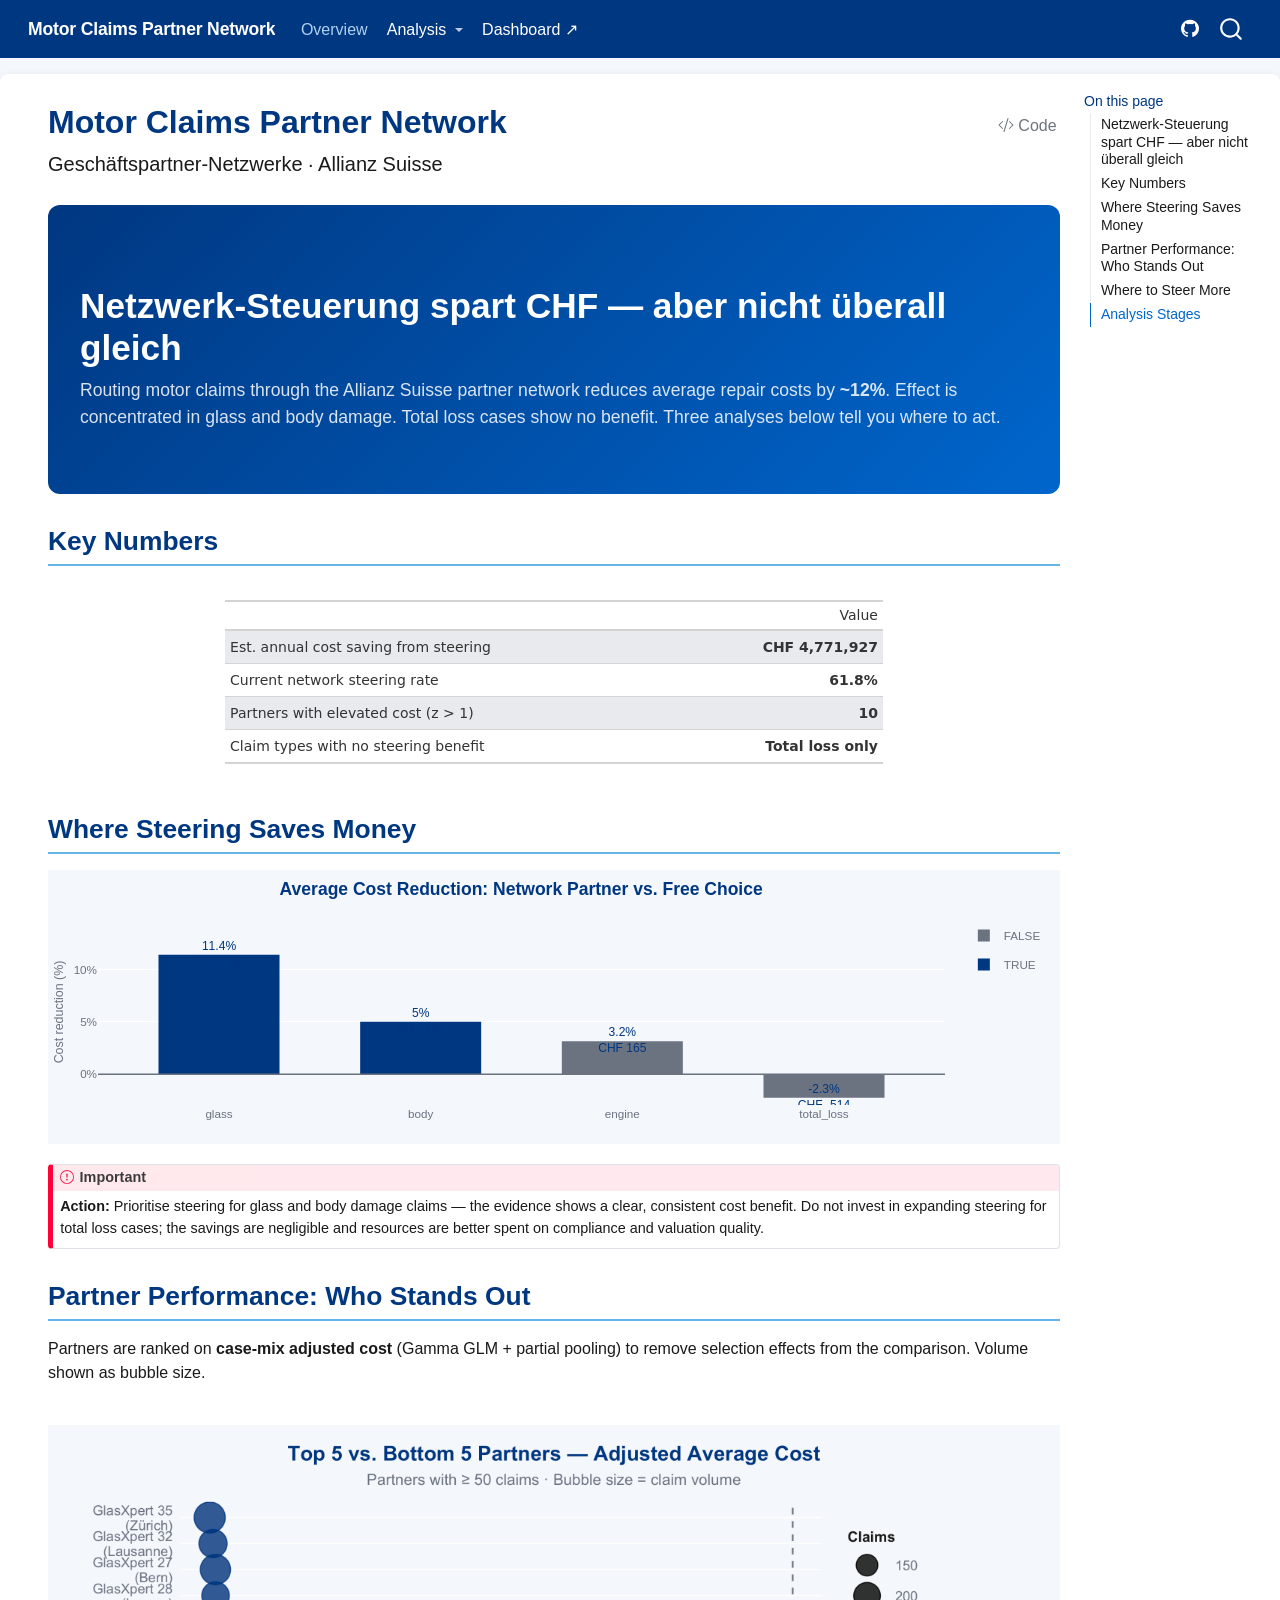
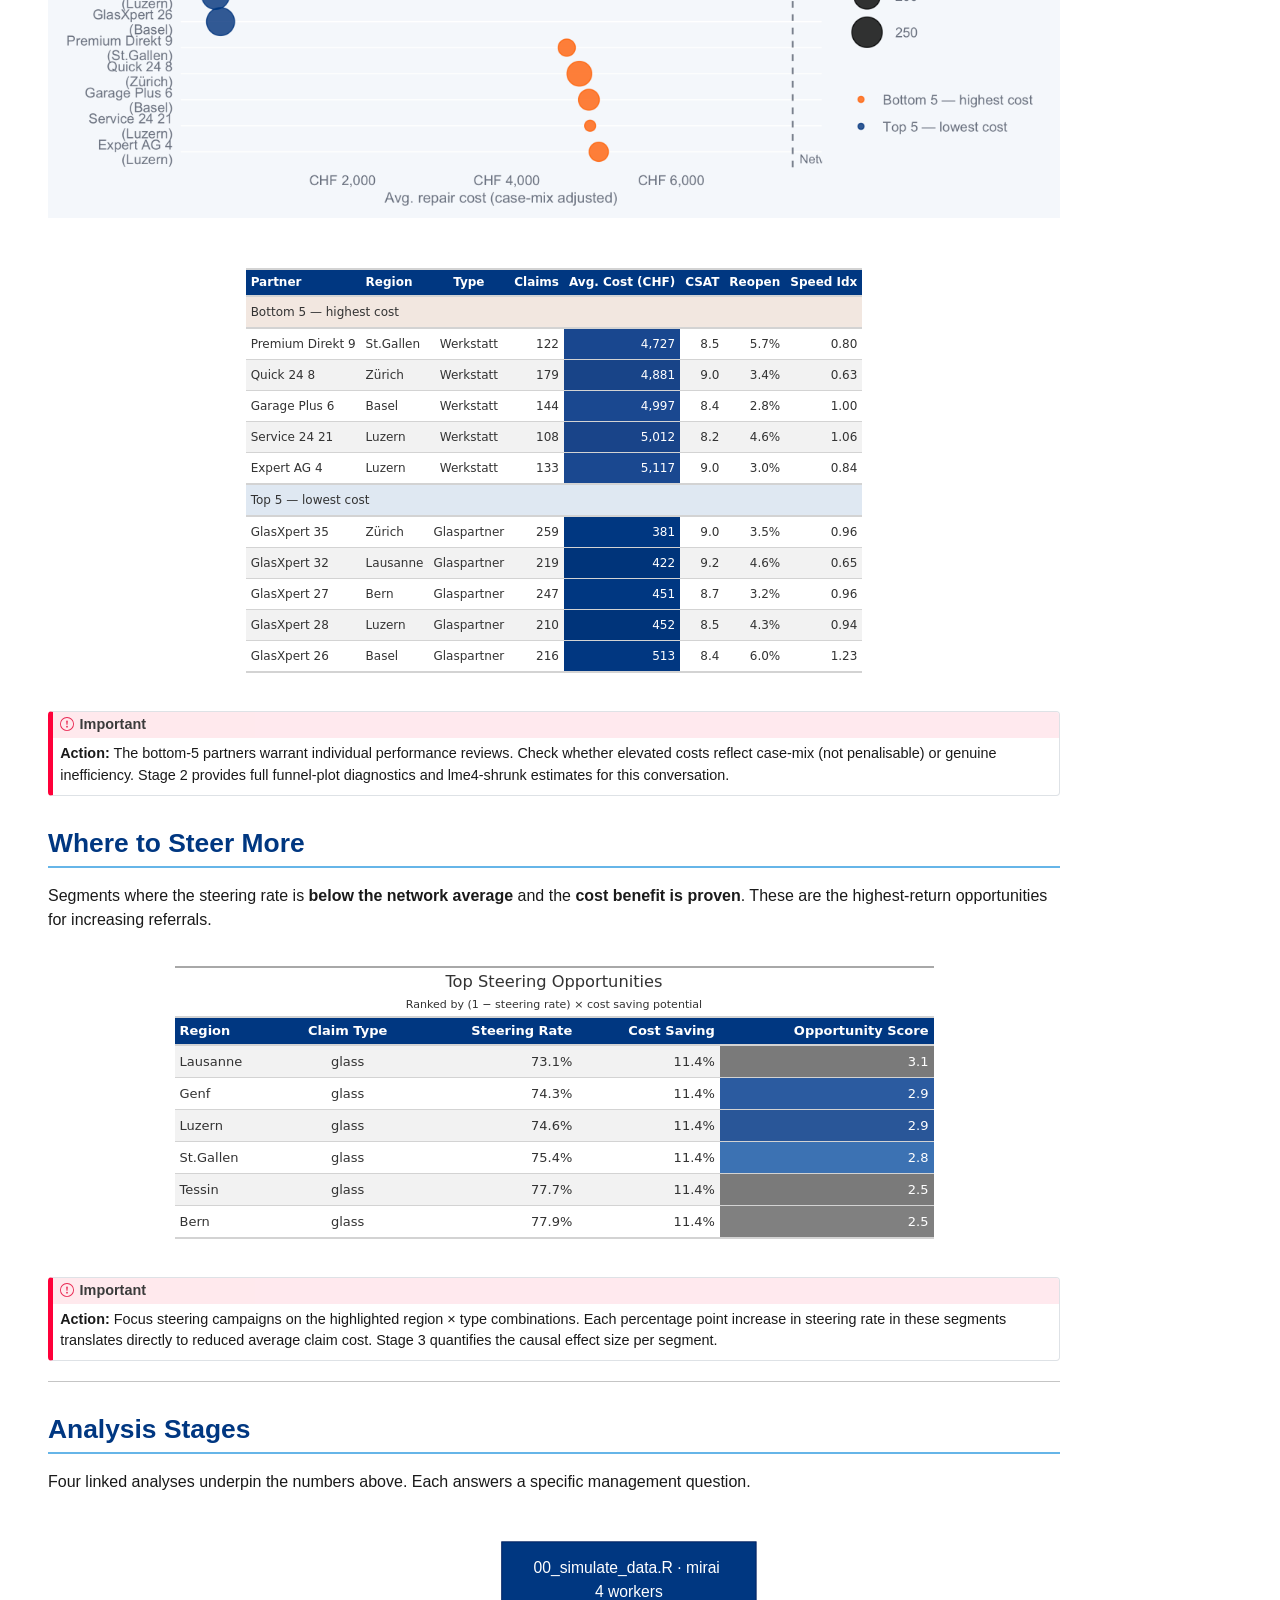
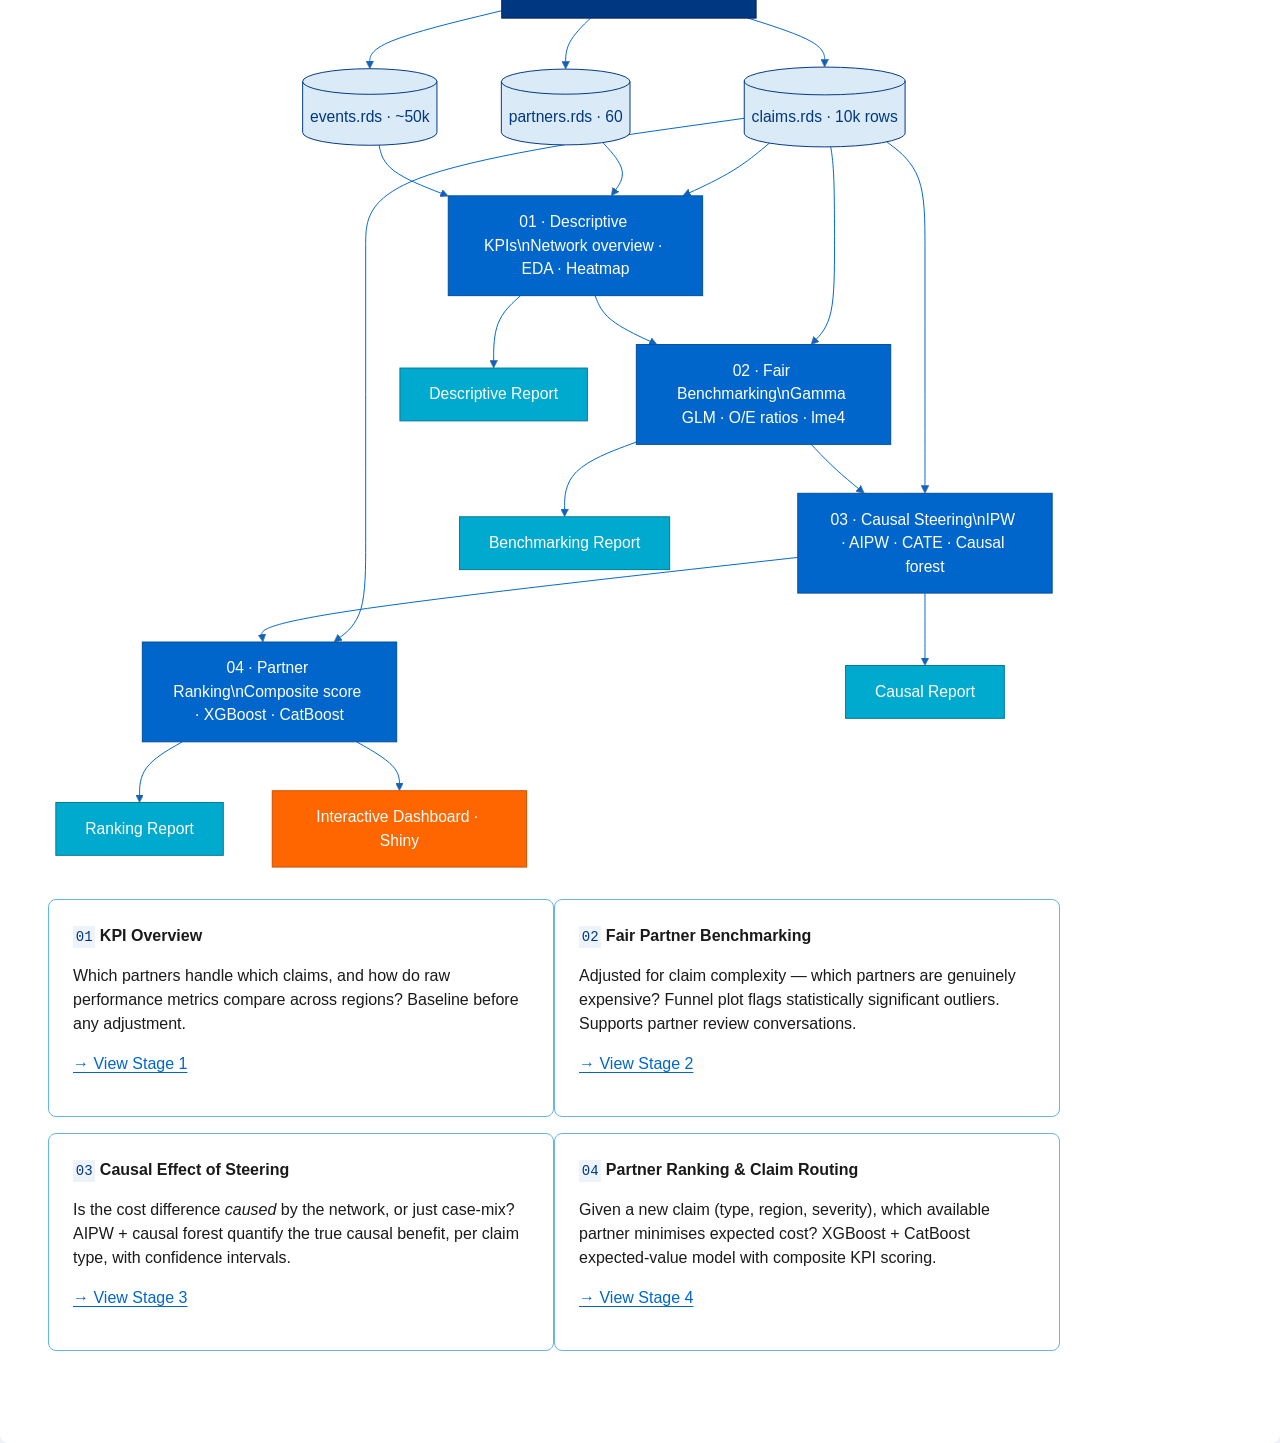
==== commit e1e740e2: "Built site for gh-pages" ====
--- a/index.html
+++ b/index.html
@@ -65,7 +65,6 @@
 <script src="site_libs/quarto-search/fuse.min.js"></script>
 <script src="site_libs/quarto-search/quarto-search.js"></script>
 <meta name="quarto:offset" content="./">
-<link href="./assets/favicon.ico" rel="icon">
 <script src="site_libs/quarto-html/quarto.js" type="module"></script>
 <script src="site_libs/quarto-html/tabsets/tabsets.js" type="module"></script>
 <script src="site_libs/quarto-html/axe/axe-check.js" type="module"></script>
@@ -104,6 +103,9 @@
     "search-label": "Search"
   }
 }</script>
+<script src="site_libs/quarto-diagram/mermaid.min.js"></script>
+<script src="site_libs/quarto-diagram/mermaid-init.js"></script>
+<link href="site_libs/quarto-diagram/mermaid.css" rel="stylesheet">
 <link href="site_libs/htmltools-fill-0.5.9/fill.css" rel="stylesheet">
 <script src="site_libs/htmlwidgets-1.6.4/htmlwidgets.js"></script>
 <script src="site_libs/plotly-binding-4.12.0/plotly.js"></script>
@@ -117,7 +119,6 @@
 <script src="site_libs/pagedtable-1.1/js/pagedtable.js"></script>
 
 
-<link rel="stylesheet" href="assets/allianz.scss">
 </head>
 
 <body class="nav-fixed quarto-light">
@@ -231,23 +232,23 @@
 <h2 class="anchored" data-anchor-id="key-numbers">Key Numbers</h2>
 <div class="cell">
 <div class="cell-output-display">
-<div id="esmaehbxus" style="padding-left:0px;padding-right:0px;padding-top:10px;padding-bottom:10px;overflow-x:auto;overflow-y:auto;width:auto;height:auto;">
-<style>#esmaehbxus table {
+<div id="ddnhcgbdsr" style="padding-left:0px;padding-right:0px;padding-top:10px;padding-bottom:10px;overflow-x:auto;overflow-y:auto;width:auto;height:auto;">
+<style>#ddnhcgbdsr table {
   font-family: system-ui, 'Segoe UI', Roboto, Helvetica, Arial, sans-serif, 'Apple Color Emoji', 'Segoe UI Emoji', 'Segoe UI Symbol', 'Noto Color Emoji';
   -webkit-font-smoothing: antialiased;
   -moz-osx-font-smoothing: grayscale;
 }
 
-#esmaehbxus thead, #esmaehbxus tbody, #esmaehbxus tfoot, #esmaehbxus tr, #esmaehbxus td, #esmaehbxus th {
+#ddnhcgbdsr thead, #ddnhcgbdsr tbody, #ddnhcgbdsr tfoot, #ddnhcgbdsr tr, #ddnhcgbdsr td, #ddnhcgbdsr th {
   border-style: none;
 }
 
-#esmaehbxus p {
+#ddnhcgbdsr p {
   margin: 0;
   padding: 0;
 }
 
-#esmaehbxus .gt_table {
+#ddnhcgbdsr .gt_table {
   display: table;
   border-collapse: collapse;
   line-height: normal;
@@ -273,12 +274,12 @@
   border-left-color: #D3D3D3;
 }
 
-#esmaehbxus .gt_caption {
+#ddnhcgbdsr .gt_caption {
   padding-top: 4px;
   padding-bottom: 4px;
 }
 
-#esmaehbxus .gt_title {
+#ddnhcgbdsr .gt_title {
   color: #333333;
   font-size: 125%;
   font-weight: initial;
@@ -290,7 +291,7 @@
   border-bottom-width: 0;
 }
 
-#esmaehbxus .gt_subtitle {
+#ddnhcgbdsr .gt_subtitle {
   color: #333333;
   font-size: 85%;
   font-weight: initial;
@@ -302,7 +303,7 @@
   border-top-width: 0;
 }
 
-#esmaehbxus .gt_heading {
+#ddnhcgbdsr .gt_heading {
   background-color: #FFFFFF;
   text-align: center;
   border-bottom-color: #FFFFFF;
@@ -314,13 +315,13 @@
   border-right-color: #D3D3D3;
 }
 
-#esmaehbxus .gt_bottom_border {
+#ddnhcgbdsr .gt_bottom_border {
   border-bottom-style: solid;
   border-bottom-width: 2px;
   border-bottom-color: #D3D3D3;
 }
 
-#esmaehbxus .gt_col_headings {
+#ddnhcgbdsr .gt_col_headings {
   border-top-style: solid;
   border-top-width: 2px;
   border-top-color: #D3D3D3;
@@ -335,7 +336,7 @@
   border-right-color: #D3D3D3;
 }
 
-#esmaehbxus .gt_col_heading {
+#ddnhcgbdsr .gt_col_heading {
   color: #333333;
   background-color: #FFFFFF;
   font-size: 100%;
@@ -355,7 +356,7 @@
   overflow-x: hidden;
 }
 
-#esmaehbxus .gt_column_spanner_outer {
+#ddnhcgbdsr .gt_column_spanner_outer {
   color: #333333;
   background-color: #FFFFFF;
   font-size: 100%;
@@ -367,15 +368,15 @@
   padding-right: 4px;
 }
 
-#esmaehbxus .gt_column_spanner_outer:first-child {
+#ddnhcgbdsr .gt_column_spanner_outer:first-child {
   padding-left: 0;
 }
 
-#esmaehbxus .gt_column_spanner_outer:last-child {
+#ddnhcgbdsr .gt_column_spanner_outer:last-child {
   padding-right: 0;
 }
 
-#esmaehbxus .gt_column_spanner {
+#ddnhcgbdsr .gt_column_spanner {
   border-bottom-style: solid;
   border-bottom-width: 2px;
   border-bottom-color: #D3D3D3;
@@ -387,11 +388,11 @@
   width: 100%;
 }
 
-#esmaehbxus .gt_spanner_row {
+#ddnhcgbdsr .gt_spanner_row {
   border-bottom-style: hidden;
 }
 
-#esmaehbxus .gt_group_heading {
+#ddnhcgbdsr .gt_group_heading {
   padding-top: 8px;
   padding-bottom: 8px;
   padding-left: 5px;
@@ -417,7 +418,7 @@
   text-align: left;
 }
 
-#esmaehbxus .gt_empty_group_heading {
+#ddnhcgbdsr .gt_empty_group_heading {
   padding: 0.5px;
   color: #333333;
   background-color: #FFFFFF;
@@ -432,15 +433,15 @@
   vertical-align: middle;
 }
 
-#esmaehbxus .gt_from_md > :first-child {
+#ddnhcgbdsr .gt_from_md > :first-child {
   margin-top: 0;
 }
 
-#esmaehbxus .gt_from_md > :last-child {
+#ddnhcgbdsr .gt_from_md > :last-child {
   margin-bottom: 0;
 }
 
-#esmaehbxus .gt_row {
+#ddnhcgbdsr .gt_row {
   padding-top: 8px;
   padding-bottom: 8px;
   padding-left: 5px;
@@ -459,7 +460,7 @@
   overflow-x: hidden;
 }
 
-#esmaehbxus .gt_stub {
+#ddnhcgbdsr .gt_stub {
   color: #333333;
   background-color: #FFFFFF;
   font-size: 100%;
@@ -472,7 +473,7 @@
   padding-right: 5px;
 }
 
-#esmaehbxus .gt_stub_row_group {
+#ddnhcgbdsr .gt_stub_row_group {
   color: #333333;
   background-color: #FFFFFF;
   font-size: 100%;
@@ -486,15 +487,15 @@
   vertical-align: top;
 }
 
-#esmaehbxus .gt_row_group_first td {
+#ddnhcgbdsr .gt_row_group_first td {
   border-top-width: 2px;
 }
 
-#esmaehbxus .gt_row_group_first th {
+#ddnhcgbdsr .gt_row_group_first th {
   border-top-width: 2px;
 }
 
-#esmaehbxus .gt_summary_row {
+#ddnhcgbdsr .gt_summary_row {
   color: #333333;
   background-color: #FFFFFF;
   text-transform: inherit;
@@ -504,16 +505,16 @@
   padding-right: 5px;
 }
 
-#esmaehbxus .gt_first_summary_row {
+#ddnhcgbdsr .gt_first_summary_row {
   border-top-style: solid;
   border-top-color: #D3D3D3;
 }
 
-#esmaehbxus .gt_first_summary_row.thick {
+#ddnhcgbdsr .gt_first_summary_row.thick {
   border-top-width: 2px;
 }
 
-#esmaehbxus .gt_last_summary_row {
+#ddnhcgbdsr .gt_last_summary_row {
   padding-top: 8px;
   padding-bottom: 8px;
   padding-left: 5px;
@@ -523,7 +524,7 @@
   border-bottom-color: #D3D3D3;
 }
 
-#esmaehbxus .gt_grand_summary_row {
+#ddnhcgbdsr .gt_grand_summary_row {
   color: #333333;
   background-color: #FFFFFF;
   text-transform: inherit;
@@ -533,7 +534,7 @@
   padding-right: 5px;
 }
 
-#esmaehbxus .gt_first_grand_summary_row {
+#ddnhcgbdsr .gt_first_grand_summary_row {
   padding-top: 8px;
   padding-bottom: 8px;
   padding-left: 5px;
@@ -543,7 +544,7 @@
   border-top-color: #D3D3D3;
 }
 
-#esmaehbxus .gt_last_grand_summary_row_top {
+#ddnhcgbdsr .gt_last_grand_summary_row_top {
   padding-top: 8px;
   padding-bottom: 8px;
   padding-left: 5px;
@@ -553,11 +554,11 @@
   border-bottom-color: #D3D3D3;
 }
 
-#esmaehbxus .gt_striped {
+#ddnhcgbdsr .gt_striped {
   background-color: rgba(128, 128, 128, 0.05);
 }
 
-#esmaehbxus .gt_table_body {
+#ddnhcgbdsr .gt_table_body {
   border-top-style: solid;
   border-top-width: 2px;
   border-top-color: #D3D3D3;
@@ -566,7 +567,7 @@
   border-bottom-color: #D3D3D3;
 }
 
-#esmaehbxus .gt_footnotes {
+#ddnhcgbdsr .gt_footnotes {
   color: #333333;
   background-color: #FFFFFF;
   border-bottom-style: none;
@@ -580,7 +581,7 @@
   border-right-color: #D3D3D3;
 }
 
-#esmaehbxus .gt_footnote {
+#ddnhcgbdsr .gt_footnote {
   margin: 0px;
   font-size: 90%;
   padding-top: 4px;
@@ -589,7 +590,7 @@
   padding-right: 5px;
 }
 
-#esmaehbxus .gt_sourcenotes {
+#ddnhcgbdsr .gt_sourcenotes {
   color: #333333;
   background-color: #FFFFFF;
   border-bottom-style: none;
@@ -603,7 +604,7 @@
   border-right-color: #D3D3D3;
 }
 
-#esmaehbxus .gt_sourcenote {
+#ddnhcgbdsr .gt_sourcenote {
   font-size: 90%;
   padding-top: 4px;
   padding-bottom: 4px;
@@ -611,72 +612,72 @@
   padding-right: 5px;
 }
 
-#esmaehbxus .gt_left {
+#ddnhcgbdsr .gt_left {
   text-align: left;
 }
 
-#esmaehbxus .gt_center {
+#ddnhcgbdsr .gt_center {
   text-align: center;
 }
 
-#esmaehbxus .gt_right {
+#ddnhcgbdsr .gt_right {
   text-align: right;
   font-variant-numeric: tabular-nums;
 }
 
-#esmaehbxus .gt_font_normal {
+#ddnhcgbdsr .gt_font_normal {
   font-weight: normal;
 }
 
-#esmaehbxus .gt_font_bold {
+#ddnhcgbdsr .gt_font_bold {
   font-weight: bold;
 }
 
-#esmaehbxus .gt_font_italic {
+#ddnhcgbdsr .gt_font_italic {
   font-style: italic;
 }
 
-#esmaehbxus .gt_super {
+#ddnhcgbdsr .gt_super {
   font-size: 65%;
 }
 
-#esmaehbxus .gt_footnote_marks {
+#ddnhcgbdsr .gt_footnote_marks {
   font-size: 75%;
   vertical-align: 0.4em;
   position: initial;
 }
 
-#esmaehbxus .gt_asterisk {
+#ddnhcgbdsr .gt_asterisk {
   font-size: 100%;
   vertical-align: 0;
 }
 
-#esmaehbxus .gt_indent_1 {
+#ddnhcgbdsr .gt_indent_1 {
   text-indent: 5px;
 }
 
-#esmaehbxus .gt_indent_2 {
+#ddnhcgbdsr .gt_indent_2 {
   text-indent: 10px;
 }
 
-#esmaehbxus .gt_indent_3 {
+#ddnhcgbdsr .gt_indent_3 {
   text-indent: 15px;
 }
 
-#esmaehbxus .gt_indent_4 {
+#ddnhcgbdsr .gt_indent_4 {
   text-indent: 20px;
 }
 
-#esmaehbxus .gt_indent_5 {
+#ddnhcgbdsr .gt_indent_5 {
   text-indent: 25px;
 }
 
-#esmaehbxus .katex-display {
+#ddnhcgbdsr .katex-display {
   display: inline-flex !important;
   margin-bottom: 0.75em !important;
 }
 
-#esmaehbxus div.Reactable > div.rt-table > div.rt-thead > div.rt-tr.rt-tr-group-header > div.rt-th-group:after {
+#ddnhcgbdsr div.Reactable > div.rt-table > div.rt-thead > div.rt-tr.rt-tr-group-header > div.rt-th-group:after {
   height: 0px !important;
 }
 </style>
@@ -716,8 +717,8 @@
 <h2 class="anchored" data-anchor-id="where-steering-saves-money">Where Steering Saves Money</h2>
 <div class="cell">
 <div class="cell-output-display">
-<div class="plotly html-widget html-fill-item" id="htmlwidget-0362444d3fbcfcab1a88" style="width:100%;height:274px;"></div>
-<script type="application/json" data-for="htmlwidget-0362444d3fbcfcab1a88">{"x":{"data":[{"orientation":"v","width":[0.59999999999999964,0.59999999999999964],"base":[0,-2.2647529086016314],"x":[3,4],"y":[3.1548533289290477,2.2647529086016314],"text":["reorder(claim_type, -saving_pct): engine<br />saving_pct:  3.154853","reorder(claim_type, -saving_pct): total_loss<br />saving_pct: -2.264753"],"type":"bar","textposition":"none","marker":{"autocolorscale":false,"color":"rgba(107,114,128,1)","line":{"width":1.8897637795275593,"color":"transparent"}},"name":"FALSE","legendgroup":"FALSE","showlegend":true,"xaxis":"x","yaxis":"y","hoverinfo":"text","frame":null},{"orientation":"v","width":[0.60000000000000009,0.59999999999999987],"base":[0,0],"x":[1,2],"y":[11.409644175263498,5.0174506178992369],"text":["reorder(claim_type, -saving_pct): glass<br />saving_pct: 11.409644","reorder(claim_type, -saving_pct): body<br />saving_pct:  5.017451"],"type":"bar","textposition":"none","marker":{"autocolorscale":false,"color":"rgba(0,55,129,1)","line":{"width":1.8897637795275593,"color":"transparent"}},"name":"TRUE","legendgroup":"TRUE","showlegend":true,"xaxis":"x","yaxis":"y","hoverinfo":"text","frame":null},{"x":[3,4],"y":[3.1548533289290477,-2.2647529086016314],"text":["3.2%<br />CHF 165","-2.3%<br />CHF -514"],"hovertext":["reorder(claim_type, -saving_pct): engine<br />saving_pct:  3.154853","reorder(claim_type, -saving_pct): total_loss<br />saving_pct: -2.264753"],"textfont":{"size":12.09448818897638,"color":"rgba(0,55,129,1)"},"type":"scatter","mode":"text","hoveron":"points","name":"FALSE","legendgroup":"FALSE","showlegend":false,"xaxis":"x","yaxis":"y","hoverinfo":"text","frame":null},{"x":[1,2],"y":[11.409644175263498,5.0174506178992369],"text":["11.4%<br />CHF 64","5%<br />CHF 195"],"hovertext":["reorder(claim_type, -saving_pct): glass<br />saving_pct: 11.409644","reorder(claim_type, -saving_pct): body<br />saving_pct:  5.017451"],"textfont":{"size":12.09448818897638,"color":"rgba(0,55,129,1)"},"type":"scatter","mode":"text","hoveron":"points","name":"TRUE","legendgroup":"TRUE","showlegend":false,"xaxis":"x","yaxis":"y","hoverinfo":"text","frame":null},{"x":[0.40000000000000002,4.5999999999999996],"y":[0,0],"text":"","type":"scatter","mode":"lines","line":{"width":1.5118110236220474,"color":"rgba(107,114,128,1)","dash":"solid"},"hoveron":"points","showlegend":false,"xaxis":"x","yaxis":"y","hoverinfo":"text","frame":null}],"layout":{"margin":{"t":49.474470734744706,"r":15.940224159402241,"b":25.969281859692821,"l":49.54753009547531},"plot_bgcolor":"rgba(244,247,251,1)","paper_bgcolor":"rgba(244,247,251,1)","font":{"color":"rgba(0,0,0,1)","family":"","size":14.611872146118724},"title":{"text":"<b> Average Cost Reduction: Network Partner vs. Free Choice <\/b>","font":{"color":"rgba(0,55,129,1)","family":"","size":17.534246575342465},"x":0.5,"xref":"paper"},"xaxis":{"domain":[0,1],"automargin":true,"type":"linear","autorange":false,"range":[0.40000000000000002,4.5999999999999996],"tickmode":"array","ticktext":["glass","body","engine","total_loss"],"tickvals":[1,2,3,4],"categoryorder":"array","categoryarray":["glass","body","engine","total_loss"],"nticks":null,"ticks":"","tickcolor":null,"ticklen":3.6529680365296811,"tickwidth":0,"showticklabels":true,"tickfont":{"color":"rgba(107,114,128,1)","family":"","size":11.68949771689498},"tickangle":-0,"showline":false,"linecolor":null,"linewidth":0,"showgrid":false,"gridcolor":null,"gridwidth":0,"zeroline":false,"anchor":"y","title":{"text":"","font":{"color":"rgba(107,114,128,1)","family":"","size":12.420091324200913}},"hoverformat":".2f"},"yaxis":{"domain":[0,1],"automargin":true,"type":"linear","autorange":false,"range":[-2.9484727627948879,14.828243446229781],"tickmode":"array","ticktext":["0%","5%","10%"],"tickvals":[-4.4408920985006262e-16,5,10],"categoryorder":"array","categoryarray":["0%","5%","10%"],"nticks":null,"ticks":"","tickcolor":null,"ticklen":3.6529680365296811,"tickwidth":0,"showticklabels":true,"tickfont":{"color":"rgba(107,114,128,1)","family":"","size":11.68949771689498},"tickangle":-0,"showline":false,"linecolor":null,"linewidth":0,"showgrid":true,"gridcolor":"rgba(255,255,255,1)","gridwidth":0.53134080531340799,"zeroline":false,"anchor":"x","title":{"text":"Cost reduction (%)","font":{"color":"rgba(107,114,128,1)","family":"","size":12.420091324200913}},"hoverformat":".2f"},"shapes":[],"showlegend":true,"legend":{"bgcolor":"rgba(244,247,251,1)","bordercolor":"transparent","borderwidth":1.8897637795275593,"font":{"color":"rgba(107,114,128,1)","family":"","size":11.68949771689498},"title":{"text":"","font":{"color":"rgba(26,26,26,1)","family":"","size":12.420091324200913}}},"hovermode":"closest","barmode":"relative","hoverlabel":{"bgcolor":"#003781","font":{"color":"white"}}},"config":{"doubleClick":"reset","modeBarButtonsToAdd":["hoverclosest","hovercompare"],"showSendToCloud":false},"source":"A","attrs":{"1216343abb18a":{"x":{},"y":{},"fill":{},"type":"bar"},"121633d14fdbb":{"x":{},"y":{},"fill":{},"label":{}},"121632d1e1f51":{"yintercept":{}}},"cur_data":"1216343abb18a","visdat":{"1216343abb18a":["function (y) ","x"],"121633d14fdbb":["function (y) ","x"],"121632d1e1f51":["function (y) ","x"]},"highlight":{"on":"plotly_click","persistent":false,"dynamic":false,"selectize":false,"opacityDim":0.20000000000000001,"selected":{"opacity":1},"debounce":0},"shinyEvents":["plotly_hover","plotly_click","plotly_selected","plotly_relayout","plotly_brushed","plotly_brushing","plotly_clickannotation","plotly_doubleclick","plotly_deselect","plotly_afterplot","plotly_sunburstclick"],"base_url":"https://plot.ly"},"evals":[],"jsHooks":[]}</script>
+<div class="plotly html-widget html-fill-item" id="htmlwidget-e7e06f0ad1ab78f6b250" style="width:100%;height:274px;"></div>
+<script type="application/json" data-for="htmlwidget-e7e06f0ad1ab78f6b250">{"x":{"data":[{"orientation":"v","width":[0.59999999999999964,0.59999999999999964],"base":[0,-2.2647529086016314],"x":[3,4],"y":[3.1548533289290477,2.2647529086016314],"text":["reorder(claim_type, -saving_pct): engine<br />saving_pct:  3.154853","reorder(claim_type, -saving_pct): total_loss<br />saving_pct: -2.264753"],"type":"bar","textposition":"none","marker":{"autocolorscale":false,"color":"rgba(107,114,128,1)","line":{"width":1.8897637795275593,"color":"transparent"}},"name":"FALSE","legendgroup":"FALSE","showlegend":true,"xaxis":"x","yaxis":"y","hoverinfo":"text","frame":null},{"orientation":"v","width":[0.60000000000000009,0.59999999999999987],"base":[0,0],"x":[1,2],"y":[11.409644175263498,5.0174506178992369],"text":["reorder(claim_type, -saving_pct): glass<br />saving_pct: 11.409644","reorder(claim_type, -saving_pct): body<br />saving_pct:  5.017451"],"type":"bar","textposition":"none","marker":{"autocolorscale":false,"color":"rgba(0,55,129,1)","line":{"width":1.8897637795275593,"color":"transparent"}},"name":"TRUE","legendgroup":"TRUE","showlegend":true,"xaxis":"x","yaxis":"y","hoverinfo":"text","frame":null},{"x":[3,4],"y":[3.1548533289290477,-2.2647529086016314],"text":["3.2%<br />CHF 165","-2.3%<br />CHF -514"],"hovertext":["reorder(claim_type, -saving_pct): engine<br />saving_pct:  3.154853","reorder(claim_type, -saving_pct): total_loss<br />saving_pct: -2.264753"],"textfont":{"size":12.09448818897638,"color":"rgba(0,55,129,1)"},"type":"scatter","mode":"text","hoveron":"points","name":"FALSE","legendgroup":"FALSE","showlegend":false,"xaxis":"x","yaxis":"y","hoverinfo":"text","frame":null},{"x":[1,2],"y":[11.409644175263498,5.0174506178992369],"text":["11.4%<br />CHF 64","5%<br />CHF 195"],"hovertext":["reorder(claim_type, -saving_pct): glass<br />saving_pct: 11.409644","reorder(claim_type, -saving_pct): body<br />saving_pct:  5.017451"],"textfont":{"size":12.09448818897638,"color":"rgba(0,55,129,1)"},"type":"scatter","mode":"text","hoveron":"points","name":"TRUE","legendgroup":"TRUE","showlegend":false,"xaxis":"x","yaxis":"y","hoverinfo":"text","frame":null},{"x":[0.40000000000000002,4.5999999999999996],"y":[0,0],"text":"","type":"scatter","mode":"lines","line":{"width":1.5118110236220474,"color":"rgba(107,114,128,1)","dash":"solid"},"hoveron":"points","showlegend":false,"xaxis":"x","yaxis":"y","hoverinfo":"text","frame":null}],"layout":{"margin":{"t":49.474470734744706,"r":15.940224159402241,"b":25.969281859692821,"l":49.54753009547531},"plot_bgcolor":"rgba(244,247,251,1)","paper_bgcolor":"rgba(244,247,251,1)","font":{"color":"rgba(0,0,0,1)","family":"","size":14.611872146118724},"title":{"text":"<b> Average Cost Reduction: Network Partner vs. Free Choice <\/b>","font":{"color":"rgba(0,55,129,1)","family":"","size":17.534246575342465},"x":0.5,"xref":"paper"},"xaxis":{"domain":[0,1],"automargin":true,"type":"linear","autorange":false,"range":[0.40000000000000002,4.5999999999999996],"tickmode":"array","ticktext":["glass","body","engine","total_loss"],"tickvals":[1,2,3,4],"categoryorder":"array","categoryarray":["glass","body","engine","total_loss"],"nticks":null,"ticks":"","tickcolor":null,"ticklen":3.6529680365296811,"tickwidth":0,"showticklabels":true,"tickfont":{"color":"rgba(107,114,128,1)","family":"","size":11.68949771689498},"tickangle":-0,"showline":false,"linecolor":null,"linewidth":0,"showgrid":false,"gridcolor":null,"gridwidth":0,"zeroline":false,"anchor":"y","title":{"text":"","font":{"color":"rgba(107,114,128,1)","family":"","size":12.420091324200913}},"hoverformat":".2f"},"yaxis":{"domain":[0,1],"automargin":true,"type":"linear","autorange":false,"range":[-2.9484727627948879,14.828243446229781],"tickmode":"array","ticktext":["0%","5%","10%"],"tickvals":[-4.4408920985006262e-16,5,10],"categoryorder":"array","categoryarray":["0%","5%","10%"],"nticks":null,"ticks":"","tickcolor":null,"ticklen":3.6529680365296811,"tickwidth":0,"showticklabels":true,"tickfont":{"color":"rgba(107,114,128,1)","family":"","size":11.68949771689498},"tickangle":-0,"showline":false,"linecolor":null,"linewidth":0,"showgrid":true,"gridcolor":"rgba(255,255,255,1)","gridwidth":0.53134080531340799,"zeroline":false,"anchor":"x","title":{"text":"Cost reduction (%)","font":{"color":"rgba(107,114,128,1)","family":"","size":12.420091324200913}},"hoverformat":".2f"},"shapes":[],"showlegend":true,"legend":{"bgcolor":"rgba(244,247,251,1)","bordercolor":"transparent","borderwidth":1.8897637795275593,"font":{"color":"rgba(107,114,128,1)","family":"","size":11.68949771689498},"title":{"text":"","font":{"color":"rgba(26,26,26,1)","family":"","size":12.420091324200913}}},"hovermode":"closest","barmode":"relative","hoverlabel":{"bgcolor":"#003781","font":{"color":"white"}}},"config":{"doubleClick":"reset","modeBarButtonsToAdd":["hoverclosest","hovercompare"],"showSendToCloud":false},"source":"A","attrs":{"12a624b7fcc82":{"x":{},"y":{},"fill":{},"type":"bar"},"12a62334b9187":{"x":{},"y":{},"fill":{},"label":{}},"12a62263f5060":{"yintercept":{}}},"cur_data":"12a624b7fcc82","visdat":{"12a624b7fcc82":["function (y) ","x"],"12a62334b9187":["function (y) ","x"],"12a62263f5060":["function (y) ","x"]},"highlight":{"on":"plotly_click","persistent":false,"dynamic":false,"selectize":false,"opacityDim":0.20000000000000001,"selected":{"opacity":1},"debounce":0},"shinyEvents":["plotly_hover","plotly_click","plotly_selected","plotly_relayout","plotly_brushed","plotly_brushing","plotly_clickannotation","plotly_doubleclick","plotly_deselect","plotly_afterplot","plotly_sunburstclick"],"base_url":"https://plot.ly"},"evals":[],"jsHooks":[]}</script>
 </div>
 </div>
 <div class="callout callout-style-default callout-important callout-titled">
@@ -748,23 +749,23 @@
 </div>
 <div class="cell">
 <div class="cell-output-display">
-<div id="dcenlilsff" style="padding-left:0px;padding-right:0px;padding-top:10px;padding-bottom:10px;overflow-x:auto;overflow-y:auto;width:auto;height:auto;">
-<style>#dcenlilsff table {
+<div id="hapkrlywsq" style="padding-left:0px;padding-right:0px;padding-top:10px;padding-bottom:10px;overflow-x:auto;overflow-y:auto;width:auto;height:auto;">
+<style>#hapkrlywsq table {
   font-family: system-ui, 'Segoe UI', Roboto, Helvetica, Arial, sans-serif, 'Apple Color Emoji', 'Segoe UI Emoji', 'Segoe UI Symbol', 'Noto Color Emoji';
   -webkit-font-smoothing: antialiased;
   -moz-osx-font-smoothing: grayscale;
 }
 
-#dcenlilsff thead, #dcenlilsff tbody, #dcenlilsff tfoot, #dcenlilsff tr, #dcenlilsff td, #dcenlilsff th {
+#hapkrlywsq thead, #hapkrlywsq tbody, #hapkrlywsq tfoot, #hapkrlywsq tr, #hapkrlywsq td, #hapkrlywsq th {
   border-style: none;
 }
 
-#dcenlilsff p {
+#hapkrlywsq p {
   margin: 0;
   padding: 0;
 }
 
-#dcenlilsff .gt_table {
+#hapkrlywsq .gt_table {
   display: table;
   border-collapse: collapse;
   line-height: normal;
@@ -790,12 +791,12 @@
   border-left-color: #D3D3D3;
 }
 
-#dcenlilsff .gt_caption {
+#hapkrlywsq .gt_caption {
   padding-top: 4px;
   padding-bottom: 4px;
 }
 
-#dcenlilsff .gt_title {
+#hapkrlywsq .gt_title {
   color: #333333;
   font-size: 125%;
   font-weight: initial;
@@ -807,7 +808,7 @@
   border-bottom-width: 0;
 }
 
-#dcenlilsff .gt_subtitle {
+#hapkrlywsq .gt_subtitle {
   color: #333333;
   font-size: 85%;
   font-weight: initial;
@@ -819,7 +820,7 @@
   border-top-width: 0;
 }
 
-#dcenlilsff .gt_heading {
+#hapkrlywsq .gt_heading {
   background-color: #FFFFFF;
   text-align: center;
   border-bottom-color: #FFFFFF;
@@ -831,13 +832,13 @@
   border-right-color: #D3D3D3;
 }
 
-#dcenlilsff .gt_bottom_border {
+#hapkrlywsq .gt_bottom_border {
   border-bottom-style: solid;
   border-bottom-width: 2px;
   border-bottom-color: #D3D3D3;
 }
 
-#dcenlilsff .gt_col_headings {
+#hapkrlywsq .gt_col_headings {
   border-top-style: solid;
   border-top-width: 2px;
   border-top-color: #D3D3D3;
@@ -852,7 +853,7 @@
   border-right-color: #D3D3D3;
 }
 
-#dcenlilsff .gt_col_heading {
+#hapkrlywsq .gt_col_heading {
   color: #333333;
   background-color: #FFFFFF;
   font-size: 100%;
@@ -872,7 +873,7 @@
   overflow-x: hidden;
 }
 
-#dcenlilsff .gt_column_spanner_outer {
+#hapkrlywsq .gt_column_spanner_outer {
   color: #333333;
   background-color: #FFFFFF;
   font-size: 100%;
@@ -884,15 +885,15 @@
   padding-right: 4px;
 }
 
-#dcenlilsff .gt_column_spanner_outer:first-child {
+#hapkrlywsq .gt_column_spanner_outer:first-child {
   padding-left: 0;
 }
 
-#dcenlilsff .gt_column_spanner_outer:last-child {
+#hapkrlywsq .gt_column_spanner_outer:last-child {
   padding-right: 0;
 }
 
-#dcenlilsff .gt_column_spanner {
+#hapkrlywsq .gt_column_spanner {
   border-bottom-style: solid;
   border-bottom-width: 2px;
   border-bottom-color: #D3D3D3;
@@ -904,11 +905,11 @@
   width: 100%;
 }
 
-#dcenlilsff .gt_spanner_row {
+#hapkrlywsq .gt_spanner_row {
   border-bottom-style: hidden;
 }
 
-#dcenlilsff .gt_group_heading {
+#hapkrlywsq .gt_group_heading {
   padding-top: 8px;
   padding-bottom: 8px;
   padding-left: 5px;
@@ -934,7 +935,7 @@
   text-align: left;
 }
 
-#dcenlilsff .gt_empty_group_heading {
+#hapkrlywsq .gt_empty_group_heading {
   padding: 0.5px;
   color: #333333;
   background-color: #FFFFFF;
@@ -949,15 +950,15 @@
   vertical-align: middle;
 }
 
-#dcenlilsff .gt_from_md > :first-child {
+#hapkrlywsq .gt_from_md > :first-child {
   margin-top: 0;
 }
 
-#dcenlilsff .gt_from_md > :last-child {
+#hapkrlywsq .gt_from_md > :last-child {
   margin-bottom: 0;
 }
 
-#dcenlilsff .gt_row {
+#hapkrlywsq .gt_row {
   padding-top: 8px;
   padding-bottom: 8px;
   padding-left: 5px;
@@ -976,7 +977,7 @@
   overflow-x: hidden;
 }
 
-#dcenlilsff .gt_stub {
+#hapkrlywsq .gt_stub {
   color: #333333;
   background-color: #FFFFFF;
   font-size: 100%;
@@ -989,7 +990,7 @@
   padding-right: 5px;
 }
 
-#dcenlilsff .gt_stub_row_group {
+#hapkrlywsq .gt_stub_row_group {
   color: #333333;
   background-color: #FFFFFF;
   font-size: 100%;
@@ -1003,15 +1004,15 @@
   vertical-align: top;
 }
 
-#dcenlilsff .gt_row_group_first td {
+#hapkrlywsq .gt_row_group_first td {
   border-top-width: 2px;
 }
 
-#dcenlilsff .gt_row_group_first th {
+#hapkrlywsq .gt_row_group_first th {
   border-top-width: 2px;
 }
 
-#dcenlilsff .gt_summary_row {
+#hapkrlywsq .gt_summary_row {
   color: #333333;
   background-color: #FFFFFF;
   text-transform: inherit;
@@ -1021,16 +1022,16 @@
   padding-right: 5px;
 }
 
-#dcenlilsff .gt_first_summary_row {
+#hapkrlywsq .gt_first_summary_row {
   border-top-style: solid;
   border-top-color: #D3D3D3;
 }
 
-#dcenlilsff .gt_first_summary_row.thick {
+#hapkrlywsq .gt_first_summary_row.thick {
   border-top-width: 2px;
 }
 
-#dcenlilsff .gt_last_summary_row {
+#hapkrlywsq .gt_last_summary_row {
   padding-top: 8px;
   padding-bottom: 8px;
   padding-left: 5px;
@@ -1040,7 +1041,7 @@
   border-bottom-color: #D3D3D3;
 }
 
-#dcenlilsff .gt_grand_summary_row {
+#hapkrlywsq .gt_grand_summary_row {
   color: #333333;
   background-color: #FFFFFF;
   text-transform: inherit;
@@ -1050,7 +1051,7 @@
   padding-right: 5px;
 }
 
-#dcenlilsff .gt_first_grand_summary_row {
+#hapkrlywsq .gt_first_grand_summary_row {
   padding-top: 8px;
   padding-bottom: 8px;
   padding-left: 5px;
@@ -1060,7 +1061,7 @@
   border-top-color: #D3D3D3;
 }
 
-#dcenlilsff .gt_last_grand_summary_row_top {
+#hapkrlywsq .gt_last_grand_summary_row_top {
   padding-top: 8px;
   padding-bottom: 8px;
   padding-left: 5px;
@@ -1070,11 +1071,11 @@
   border-bottom-color: #D3D3D3;
 }
 
-#dcenlilsff .gt_striped {
+#hapkrlywsq .gt_striped {
   background-color: rgba(128, 128, 128, 0.05);
 }
 
-#dcenlilsff .gt_table_body {
+#hapkrlywsq .gt_table_body {
   border-top-style: solid;
   border-top-width: 2px;
   border-top-color: #D3D3D3;
@@ -1083,7 +1084,7 @@
   border-bottom-color: #D3D3D3;
 }
 
-#dcenlilsff .gt_footnotes {
+#hapkrlywsq .gt_footnotes {
   color: #333333;
   background-color: #FFFFFF;
   border-bottom-style: none;
@@ -1097,7 +1098,7 @@
   border-right-color: #D3D3D3;
 }
 
-#dcenlilsff .gt_footnote {
+#hapkrlywsq .gt_footnote {
   margin: 0px;
   font-size: 90%;
   padding-top: 4px;
@@ -1106,7 +1107,7 @@
   padding-right: 5px;
 }
 
-#dcenlilsff .gt_sourcenotes {
+#hapkrlywsq .gt_sourcenotes {
   color: #333333;
   background-color: #FFFFFF;
   border-bottom-style: none;
@@ -1120,7 +1121,7 @@
   border-right-color: #D3D3D3;
 }
 
-#dcenlilsff .gt_sourcenote {
+#hapkrlywsq .gt_sourcenote {
   font-size: 90%;
   padding-top: 4px;
   padding-bottom: 4px;
@@ -1128,72 +1129,72 @@
   padding-right: 5px;
 }
 
-#dcenlilsff .gt_left {
+#hapkrlywsq .gt_left {
   text-align: left;
 }
 
-#dcenlilsff .gt_center {
+#hapkrlywsq .gt_center {
   text-align: center;
 }
 
-#dcenlilsff .gt_right {
+#hapkrlywsq .gt_right {
   text-align: right;
   font-variant-numeric: tabular-nums;
 }
 
-#dcenlilsff .gt_font_normal {
+#hapkrlywsq .gt_font_normal {
   font-weight: normal;
 }
 
-#dcenlilsff .gt_font_bold {
+#hapkrlywsq .gt_font_bold {
   font-weight: bold;
 }
 
-#dcenlilsff .gt_font_italic {
+#hapkrlywsq .gt_font_italic {
   font-style: italic;
 }
 
-#dcenlilsff .gt_super {
+#hapkrlywsq .gt_super {
   font-size: 65%;
 }
 
-#dcenlilsff .gt_footnote_marks {
+#hapkrlywsq .gt_footnote_marks {
   font-size: 75%;
   vertical-align: 0.4em;
   position: initial;
 }
 
-#dcenlilsff .gt_asterisk {
+#hapkrlywsq .gt_asterisk {
   font-size: 100%;
   vertical-align: 0;
 }
 
-#dcenlilsff .gt_indent_1 {
+#hapkrlywsq .gt_indent_1 {
   text-indent: 5px;
 }
 
-#dcenlilsff .gt_indent_2 {
+#hapkrlywsq .gt_indent_2 {
   text-indent: 10px;
 }
 
-#dcenlilsff .gt_indent_3 {
+#hapkrlywsq .gt_indent_3 {
   text-indent: 15px;
 }
 
-#dcenlilsff .gt_indent_4 {
+#hapkrlywsq .gt_indent_4 {
   text-indent: 20px;
 }
 
-#dcenlilsff .gt_indent_5 {
+#hapkrlywsq .gt_indent_5 {
   text-indent: 25px;
 }
 
-#dcenlilsff .katex-display {
+#hapkrlywsq .katex-display {
   display: inline-flex !important;
   margin-bottom: 0.75em !important;
 }
 
-#dcenlilsff div.Reactable > div.rt-table > div.rt-thead > div.rt-tr.rt-tr-group-header > div.rt-th-group:after {
+#hapkrlywsq div.Reactable > div.rt-table > div.rt-thead > div.rt-tr.rt-tr-group-header > div.rt-th-group:after {
   height: 0px !important;
 }
 </style>
@@ -1343,23 +1344,23 @@
 <p>Segments where the steering rate is <strong>below the network average</strong> and the <strong>cost benefit is proven</strong>. These are the highest-return opportunities for increasing referrals.</p>
 <div class="cell">
 <div class="cell-output-display">
-<div id="jmzwknemtv" style="padding-left:0px;padding-right:0px;padding-top:10px;padding-bottom:10px;overflow-x:auto;overflow-y:auto;width:auto;height:auto;">
-<style>#jmzwknemtv table {
+<div id="lyreohhwlv" style="padding-left:0px;padding-right:0px;padding-top:10px;padding-bottom:10px;overflow-x:auto;overflow-y:auto;width:auto;height:auto;">
+<style>#lyreohhwlv table {
   font-family: system-ui, 'Segoe UI', Roboto, Helvetica, Arial, sans-serif, 'Apple Color Emoji', 'Segoe UI Emoji', 'Segoe UI Symbol', 'Noto Color Emoji';
   -webkit-font-smoothing: antialiased;
   -moz-osx-font-smoothing: grayscale;
 }
 
-#jmzwknemtv thead, #jmzwknemtv tbody, #jmzwknemtv tfoot, #jmzwknemtv tr, #jmzwknemtv td, #jmzwknemtv th {
+#lyreohhwlv thead, #lyreohhwlv tbody, #lyreohhwlv tfoot, #lyreohhwlv tr, #lyreohhwlv td, #lyreohhwlv th {
   border-style: none;
 }
 
-#jmzwknemtv p {
+#lyreohhwlv p {
   margin: 0;
   padding: 0;
 }
 
-#jmzwknemtv .gt_table {
+#lyreohhwlv .gt_table {
   display: table;
   border-collapse: collapse;
   line-height: normal;
@@ -1385,12 +1386,12 @@
   border-left-color: #D3D3D3;
 }
 
-#jmzwknemtv .gt_caption {
+#lyreohhwlv .gt_caption {
   padding-top: 4px;
   padding-bottom: 4px;
 }
 
-#jmzwknemtv .gt_title {
+#lyreohhwlv .gt_title {
   color: #333333;
   font-size: 125%;
   font-weight: initial;
@@ -1402,7 +1403,7 @@
   border-bottom-width: 0;
 }
 
-#jmzwknemtv .gt_subtitle {
+#lyreohhwlv .gt_subtitle {
   color: #333333;
   font-size: 85%;
   font-weight: initial;
@@ -1414,7 +1415,7 @@
   border-top-width: 0;
 }
 
-#jmzwknemtv .gt_heading {
+#lyreohhwlv .gt_heading {
   background-color: #FFFFFF;
   text-align: center;
   border-bottom-color: #FFFFFF;
@@ -1426,13 +1427,13 @@
   border-right-color: #D3D3D3;
 }
 
-#jmzwknemtv .gt_bottom_border {
+#lyreohhwlv .gt_bottom_border {
   border-bottom-style: solid;
   border-bottom-width: 2px;
   border-bottom-color: #D3D3D3;
 }
 
-#jmzwknemtv .gt_col_headings {
+#lyreohhwlv .gt_col_headings {
   border-top-style: solid;
   border-top-width: 2px;
   border-top-color: #D3D3D3;
@@ -1447,7 +1448,7 @@
   border-right-color: #D3D3D3;
 }
 
-#jmzwknemtv .gt_col_heading {
+#lyreohhwlv .gt_col_heading {
   color: #333333;
   background-color: #FFFFFF;
   font-size: 100%;
@@ -1467,7 +1468,7 @@
   overflow-x: hidden;
 }
 
-#jmzwknemtv .gt_column_spanner_outer {
+#lyreohhwlv .gt_column_spanner_outer {
   color: #333333;
   background-color: #FFFFFF;
   font-size: 100%;
@@ -1479,15 +1480,15 @@
   padding-right: 4px;
 }
 
-#jmzwknemtv .gt_column_spanner_outer:first-child {
+#lyreohhwlv .gt_column_spanner_outer:first-child {
   padding-left: 0;
 }
 
-#jmzwknemtv .gt_column_spanner_outer:last-child {
+#lyreohhwlv .gt_column_spanner_outer:last-child {
   padding-right: 0;
 }
 
-#jmzwknemtv .gt_column_spanner {
+#lyreohhwlv .gt_column_spanner {
   border-bottom-style: solid;
   border-bottom-width: 2px;
   border-bottom-color: #D3D3D3;
@@ -1499,11 +1500,11 @@
   width: 100%;
 }
 
-#jmzwknemtv .gt_spanner_row {
+#lyreohhwlv .gt_spanner_row {
   border-bottom-style: hidden;
 }
 
-#jmzwknemtv .gt_group_heading {
+#lyreohhwlv .gt_group_heading {
   padding-top: 8px;
   padding-bottom: 8px;
   padding-left: 5px;
@@ -1529,7 +1530,7 @@
   text-align: left;
 }
 
-#jmzwknemtv .gt_empty_group_heading {
+#lyreohhwlv .gt_empty_group_heading {
   padding: 0.5px;
   color: #333333;
   background-color: #FFFFFF;
@@ -1544,15 +1545,15 @@
   vertical-align: middle;
 }
 
-#jmzwknemtv .gt_from_md > :first-child {
+#lyreohhwlv .gt_from_md > :first-child {
   margin-top: 0;
 }
 
-#jmzwknemtv .gt_from_md > :last-child {
+#lyreohhwlv .gt_from_md > :last-child {
   margin-bottom: 0;
 }
 
-#jmzwknemtv .gt_row {
+#lyreohhwlv .gt_row {
   padding-top: 8px;
   padding-bottom: 8px;
   padding-left: 5px;
@@ -1571,7 +1572,7 @@
   overflow-x: hidden;
 }
 
-#jmzwknemtv .gt_stub {
+#lyreohhwlv .gt_stub {
   color: #333333;
   background-color: #FFFFFF;
   font-size: 100%;
@@ -1584,7 +1585,7 @@
   padding-right: 5px;
 }
 
-#jmzwknemtv .gt_stub_row_group {
+#lyreohhwlv .gt_stub_row_group {
   color: #333333;
   background-color: #FFFFFF;
   font-size: 100%;
@@ -1598,15 +1599,15 @@
   vertical-align: top;
 }
 
-#jmzwknemtv .gt_row_group_first td {
+#lyreohhwlv .gt_row_group_first td {
   border-top-width: 2px;
 }
 
-#jmzwknemtv .gt_row_group_first th {
+#lyreohhwlv .gt_row_group_first th {
   border-top-width: 2px;
 }
 
-#jmzwknemtv .gt_summary_row {
+#lyreohhwlv .gt_summary_row {
   color: #333333;
   background-color: #FFFFFF;
   text-transform: inherit;
@@ -1616,16 +1617,16 @@
   padding-right: 5px;
 }
 
-#jmzwknemtv .gt_first_summary_row {
+#lyreohhwlv .gt_first_summary_row {
   border-top-style: solid;
   border-top-color: #D3D3D3;
 }
 
-#jmzwknemtv .gt_first_summary_row.thick {
+#lyreohhwlv .gt_first_summary_row.thick {
   border-top-width: 2px;
 }
 
-#jmzwknemtv .gt_last_summary_row {
+#lyreohhwlv .gt_last_summary_row {
   padding-top: 8px;
   padding-bottom: 8px;
   padding-left: 5px;
@@ -1635,7 +1636,7 @@
   border-bottom-color: #D3D3D3;
 }
 
-#jmzwknemtv .gt_grand_summary_row {
+#lyreohhwlv .gt_grand_summary_row {
   color: #333333;
   background-color: #FFFFFF;
   text-transform: inherit;
@@ -1645,7 +1646,7 @@
   padding-right: 5px;
 }
 
-#jmzwknemtv .gt_first_grand_summary_row {
+#lyreohhwlv .gt_first_grand_summary_row {
   padding-top: 8px;
   padding-bottom: 8px;
   padding-left: 5px;
@@ -1655,7 +1656,7 @@
   border-top-color: #D3D3D3;
 }
 
-#jmzwknemtv .gt_last_grand_summary_row_top {
+#lyreohhwlv .gt_last_grand_summary_row_top {
   padding-top: 8px;
   padding-bottom: 8px;
   padding-left: 5px;
@@ -1665,11 +1666,11 @@
   border-bottom-color: #D3D3D3;
 }
 
-#jmzwknemtv .gt_striped {
+#lyreohhwlv .gt_striped {
   background-color: rgba(128, 128, 128, 0.05);
 }
 
-#jmzwknemtv .gt_table_body {
+#lyreohhwlv .gt_table_body {
   border-top-style: solid;
   border-top-width: 2px;
   border-top-color: #D3D3D3;
@@ -1678,7 +1679,7 @@
   border-bottom-color: #D3D3D3;
 }
 
-#jmzwknemtv .gt_footnotes {
+#lyreohhwlv .gt_footnotes {
   color: #333333;
   background-color: #FFFFFF;
   border-bottom-style: none;
@@ -1692,7 +1693,7 @@
   border-right-color: #D3D3D3;
 }
 
-#jmzwknemtv .gt_footnote {
+#lyreohhwlv .gt_footnote {
   margin: 0px;
   font-size: 90%;
   padding-top: 4px;
@@ -1701,7 +1702,7 @@
   padding-right: 5px;
 }
 
-#jmzwknemtv .gt_sourcenotes {
+#lyreohhwlv .gt_sourcenotes {
   color: #333333;
   background-color: #FFFFFF;
   border-bottom-style: none;
@@ -1715,7 +1716,7 @@
   border-right-color: #D3D3D3;
 }
 
-#jmzwknemtv .gt_sourcenote {
+#lyreohhwlv .gt_sourcenote {
   font-size: 90%;
   padding-top: 4px;
   padding-bottom: 4px;
@@ -1723,72 +1724,72 @@
   padding-right: 5px;
 }
 
-#jmzwknemtv .gt_left {
+#lyreohhwlv .gt_left {
   text-align: left;
 }
 
-#jmzwknemtv .gt_center {
+#lyreohhwlv .gt_center {
   text-align: center;
 }
 
-#jmzwknemtv .gt_right {
+#lyreohhwlv .gt_right {
   text-align: right;
   font-variant-numeric: tabular-nums;
 }
 
-#jmzwknemtv .gt_font_normal {
+#lyreohhwlv .gt_font_normal {
   font-weight: normal;
 }
 
-#jmzwknemtv .gt_font_bold {
+#lyreohhwlv .gt_font_bold {
   font-weight: bold;
 }
 
-#jmzwknemtv .gt_font_italic {
+#lyreohhwlv .gt_font_italic {
   font-style: italic;
 }
 
-#jmzwknemtv .gt_super {
+#lyreohhwlv .gt_super {
   font-size: 65%;
 }
 
-#jmzwknemtv .gt_footnote_marks {
+#lyreohhwlv .gt_footnote_marks {
   font-size: 75%;
   vertical-align: 0.4em;
   position: initial;
 }
 
-#jmzwknemtv .gt_asterisk {
+#lyreohhwlv .gt_asterisk {
   font-size: 100%;
   vertical-align: 0;
 }
 
-#jmzwknemtv .gt_indent_1 {
+#lyreohhwlv .gt_indent_1 {
   text-indent: 5px;
 }
 
-#jmzwknemtv .gt_indent_2 {
+#lyreohhwlv .gt_indent_2 {
   text-indent: 10px;
 }
 
-#jmzwknemtv .gt_indent_3 {
+#lyreohhwlv .gt_indent_3 {
   text-indent: 15px;
 }
 
-#jmzwknemtv .gt_indent_4 {
+#lyreohhwlv .gt_indent_4 {
   text-indent: 20px;
 }
 
-#jmzwknemtv .gt_indent_5 {
+#lyreohhwlv .gt_indent_5 {
   text-indent: 25px;
 }
 
-#jmzwknemtv .katex-display {
+#lyreohhwlv .katex-display {
   display: inline-flex !important;
   margin-bottom: 0.75em !important;
 }
 
-#jmzwknemtv div.Reactable > div.rt-table > div.rt-thead > div.rt-tr.rt-tr-group-header > div.rt-th-group:after {
+#lyreohhwlv div.Reactable > div.rt-table > div.rt-thead > div.rt-tr.rt-tr-group-header > div.rt-th-group:after {
   height: 0px !important;
 }
 </style>
@@ -1876,6 +1877,53 @@
 <section id="analysis-stages" class="level2">
 <h2 class="anchored" data-anchor-id="analysis-stages">Analysis Stages</h2>
 <p>Four linked analyses underpin the numbers above. Each answers a specific management question.</p>
+<div class="cell" data-layout-align="default">
+<div class="cell-output-display">
+<div>
+<p></p><figure class="figure"><p></p>
+<div>
+<pre class="mermaid mermaid-js">%%{init: {'theme': 'base', 'themeVariables': {'primaryColor': '#003781', 'primaryTextColor': '#ffffff', 'primaryBorderColor': '#002060', 'lineColor': '#6B7280', 'secondaryColor': '#0066CC', 'tertiaryColor': '#EEF3FA', 'tertiaryTextColor': '#003781', 'tertiaryBorderColor': '#003781'}}}%%
+flowchart TD
+    classDef dataStyle  fill:#003781,color:#fff,stroke:#002060
+    classDef storeStyle fill:#DAEAF7,color:#003781,stroke:#003781
+    classDef stageStyle fill:#0066CC,color:#fff,stroke:#004D99
+    classDef outputStyle fill:#00A9CE,color:#fff,stroke:#007A99
+    classDef dashStyle  fill:#FF6600,color:#fff,stroke:#CC5200
+
+    SIM["00_simulate_data.R · mirai 4 workers"]:::dataStyle
+
+    C[("claims.rds · 10k rows")]:::storeStyle
+    P[("partners.rds · 60")]:::storeStyle
+    E[("events.rds · ~50k")]:::storeStyle
+
+    SIM --&gt; C &amp; P &amp; E
+
+    S1["01 · Descriptive KPIs\nNetwork overview · EDA · Heatmap"]:::stageStyle
+    S2["02 · Fair Benchmarking\nGamma GLM · O/E ratios · lme4"]:::stageStyle
+    S3["03 · Causal Steering\nIPW · AIPW · CATE · Causal forest"]:::stageStyle
+    S4["04 · Partner Ranking\nComposite score · XGBoost · CatBoost"]:::stageStyle
+
+    C &amp; P &amp; E --&gt; S1
+    C --&gt; S2 &amp; S3 &amp; S4
+    S1 --&gt; S2 --&gt; S3 --&gt; S4
+
+    R1["Descriptive Report"]:::outputStyle
+    R2["Benchmarking Report"]:::outputStyle
+    R3["Causal Report"]:::outputStyle
+    R4["Ranking Report"]:::outputStyle
+    DB["Interactive Dashboard · Shiny"]:::dashStyle
+
+    S1 --&gt; R1
+    S2 --&gt; R2
+    S3 --&gt; R3
+    S4 --&gt; R4
+    S4 --&gt; DB
+</pre>
+</div>
+<p></p></figure><p></p>
+</div>
+</div>
+</div>
 <div class="columns">
 <div class="column" style="width:50%;">
 <div class="stage-card">
@@ -2624,50 +2672,90 @@
 <span id="cb1-263"><a href="#cb1-263" aria-hidden="true" tabindex="-1"></a></span>
 <span id="cb1-264"><a href="#cb1-264" aria-hidden="true" tabindex="-1"></a>Four linked analyses underpin the numbers above. Each answers a specific management question.</span>
 <span id="cb1-265"><a href="#cb1-265" aria-hidden="true" tabindex="-1"></a></span>
-<span id="cb1-266"><a href="#cb1-266" aria-hidden="true" tabindex="-1"></a>:::: {.columns}</span>
-<span id="cb1-267"><a href="#cb1-267" aria-hidden="true" tabindex="-1"></a>::: {.column width="50%"}</span>
-<span id="cb1-268"><a href="#cb1-268" aria-hidden="true" tabindex="-1"></a></span>
-<span id="cb1-269"><a href="#cb1-269" aria-hidden="true" tabindex="-1"></a>::: {.stage-card}</span>
-<span id="cb1-270"><a href="#cb1-270" aria-hidden="true" tabindex="-1"></a>**`01`  KPI Overview**</span>
-<span id="cb1-271"><a href="#cb1-271" aria-hidden="true" tabindex="-1"></a></span>
-<span id="cb1-272"><a href="#cb1-272" aria-hidden="true" tabindex="-1"></a>Which partners handle which claims, and how do raw performance metrics compare</span>
-<span id="cb1-273"><a href="#cb1-273" aria-hidden="true" tabindex="-1"></a>across regions? Baseline before any adjustment.</span>
-<span id="cb1-274"><a href="#cb1-274" aria-hidden="true" tabindex="-1"></a></span>
-<span id="cb1-275"><a href="#cb1-275" aria-hidden="true" tabindex="-1"></a><span class="co">[</span><span class="ot">→ View Stage 1</span><span class="co">](analysis/01_descriptive.qmd)</span></span>
-<span id="cb1-276"><a href="#cb1-276" aria-hidden="true" tabindex="-1"></a>:::</span>
-<span id="cb1-277"><a href="#cb1-277" aria-hidden="true" tabindex="-1"></a></span>
-<span id="cb1-278"><a href="#cb1-278" aria-hidden="true" tabindex="-1"></a>::: {.stage-card}</span>
-<span id="cb1-279"><a href="#cb1-279" aria-hidden="true" tabindex="-1"></a>**`03`  Causal Effect of Steering**</span>
-<span id="cb1-280"><a href="#cb1-280" aria-hidden="true" tabindex="-1"></a></span>
-<span id="cb1-281"><a href="#cb1-281" aria-hidden="true" tabindex="-1"></a>Is the cost difference *caused* by the network, or just case-mix? AIPW + causal forest</span>
-<span id="cb1-282"><a href="#cb1-282" aria-hidden="true" tabindex="-1"></a>quantify the true causal benefit, per claim type, with confidence intervals.</span>
-<span id="cb1-283"><a href="#cb1-283" aria-hidden="true" tabindex="-1"></a></span>
-<span id="cb1-284"><a href="#cb1-284" aria-hidden="true" tabindex="-1"></a><span class="co">[</span><span class="ot">→ View Stage 3</span><span class="co">](analysis/03_causal_steering.qmd)</span></span>
-<span id="cb1-285"><a href="#cb1-285" aria-hidden="true" tabindex="-1"></a>:::</span>
-<span id="cb1-286"><a href="#cb1-286" aria-hidden="true" tabindex="-1"></a></span>
-<span id="cb1-287"><a href="#cb1-287" aria-hidden="true" tabindex="-1"></a>:::</span>
-<span id="cb1-288"><a href="#cb1-288" aria-hidden="true" tabindex="-1"></a>::: {.column width="50%"}</span>
+<span id="cb1-268"><a href="#cb1-268" aria-hidden="true" tabindex="-1"></a><span class="in">```{mermaid}</span></span>
+<span id="cb1-269"><a href="#cb1-269" aria-hidden="true" tabindex="-1"></a>%<span class="dt">%</span>{init: {<span class="ot">'</span><span class="ss">theme</span><span class="ot">'</span>: <span class="ot">'</span><span class="ss">base</span><span class="ot">'</span>, <span class="ot">'</span><span class="ss">themeVariables</span><span class="ot">'</span>: {<span class="ot">'</span><span class="ss">primaryColor</span><span class="ot">'</span>: <span class="ot">'</span><span class="ss">#003781</span><span class="ot">'</span>, <span class="ot">'</span><span class="ss">primaryTextColor</span><span class="ot">'</span>: <span class="ot">'</span><span class="ss">#ffffff</span><span class="ot">'</span>, <span class="ot">'</span><span class="ss">primaryBorderColor</span><span class="ot">'</span>: <span class="ot">'</span><span class="ss">#002060</span><span class="ot">'</span>, <span class="ot">'</span><span class="ss">lineColor</span><span class="ot">'</span>: <span class="ot">'</span><span class="ss">#6B7280</span><span class="ot">'</span>, <span class="ot">'</span><span class="ss">secondaryColor</span><span class="ot">'</span>: <span class="ot">'</span><span class="ss">#0066CC</span><span class="ot">'</span>, <span class="ot">'</span><span class="ss">tertiaryColor</span><span class="ot">'</span>: <span class="ot">'</span><span class="ss">#EEF3FA</span><span class="ot">'</span>, <span class="ot">'</span><span class="ss">tertiaryTextColor</span><span class="ot">'</span>: <span class="ot">'</span><span class="ss">#003781</span><span class="ot">'</span>, <span class="ot">'</span><span class="ss">tertiaryBorderColor</span><span class="ot">'</span>: <span class="ot">'</span><span class="ss">#003781</span><span class="ot">'</span>}}}%%</span>
+<span id="cb1-270"><a href="#cb1-270" aria-hidden="true" tabindex="-1"></a>flowchart TD</span>
+<span id="cb1-271"><a href="#cb1-271" aria-hidden="true" tabindex="-1"></a>    classDef dataStyle  fill:<span class="co">#003781,color:#fff,stroke:#002060</span></span>
+<span id="cb1-272"><a href="#cb1-272" aria-hidden="true" tabindex="-1"></a>    classDef storeStyle fill:<span class="co">#DAEAF7,color:#003781,stroke:#003781</span></span>
+<span id="cb1-273"><a href="#cb1-273" aria-hidden="true" tabindex="-1"></a>    classDef stageStyle fill:<span class="co">#0066CC,color:#fff,stroke:#004D99</span></span>
+<span id="cb1-274"><a href="#cb1-274" aria-hidden="true" tabindex="-1"></a>    classDef outputStyle fill:<span class="co">#00A9CE,color:#fff,stroke:#007A99</span></span>
+<span id="cb1-275"><a href="#cb1-275" aria-hidden="true" tabindex="-1"></a>    classDef dashStyle  fill:<span class="co">#FF6600,color:#fff,stroke:#CC5200</span></span>
+<span id="cb1-276"><a href="#cb1-276" aria-hidden="true" tabindex="-1"></a></span>
+<span id="cb1-277"><a href="#cb1-277" aria-hidden="true" tabindex="-1"></a>    SIM[<span class="ot">"</span><span class="st">00_simulate_data.R · mirai 4 workers</span><span class="ot">"</span>]:::dataStyle</span>
+<span id="cb1-278"><a href="#cb1-278" aria-hidden="true" tabindex="-1"></a></span>
+<span id="cb1-279"><a href="#cb1-279" aria-hidden="true" tabindex="-1"></a>    C[(<span class="ot">"</span><span class="st">claims.rds · 10k rows</span><span class="ot">"</span>)]:::storeStyle</span>
+<span id="cb1-280"><a href="#cb1-280" aria-hidden="true" tabindex="-1"></a>    P[(<span class="ot">"</span><span class="st">partners.rds · 60</span><span class="ot">"</span>)]:::storeStyle</span>
+<span id="cb1-281"><a href="#cb1-281" aria-hidden="true" tabindex="-1"></a>    E[(<span class="ot">"</span><span class="st">events.rds · ~50k</span><span class="ot">"</span>)]:::storeStyle</span>
+<span id="cb1-282"><a href="#cb1-282" aria-hidden="true" tabindex="-1"></a></span>
+<span id="cb1-283"><a href="#cb1-283" aria-hidden="true" tabindex="-1"></a>    SIM --&gt; C &amp; P &amp; E</span>
+<span id="cb1-284"><a href="#cb1-284" aria-hidden="true" tabindex="-1"></a></span>
+<span id="cb1-285"><a href="#cb1-285" aria-hidden="true" tabindex="-1"></a>    S1[<span class="ot">"</span><span class="st">01 · Descriptive KPIs</span><span class="ch">\n</span><span class="st">Network overview · EDA · Heatmap</span><span class="ot">"</span>]:::stageStyle</span>
+<span id="cb1-286"><a href="#cb1-286" aria-hidden="true" tabindex="-1"></a>    S2[<span class="ot">"</span><span class="st">02 · Fair Benchmarking</span><span class="ch">\n</span><span class="st">Gamma GLM · O/E ratios · lme4</span><span class="ot">"</span>]:::stageStyle</span>
+<span id="cb1-287"><a href="#cb1-287" aria-hidden="true" tabindex="-1"></a>    S3[<span class="ot">"</span><span class="st">03 · Causal Steering</span><span class="ch">\n</span><span class="st">IPW · AIPW · CATE · Causal forest</span><span class="ot">"</span>]:::stageStyle</span>
+<span id="cb1-288"><a href="#cb1-288" aria-hidden="true" tabindex="-1"></a>    S4[<span class="ot">"</span><span class="st">04 · Partner Ranking</span><span class="ch">\n</span><span class="st">Composite score · XGBoost · CatBoost</span><span class="ot">"</span>]:::stageStyle</span>
 <span id="cb1-289"><a href="#cb1-289" aria-hidden="true" tabindex="-1"></a></span>
-<span id="cb1-290"><a href="#cb1-290" aria-hidden="true" tabindex="-1"></a>::: {.stage-card}</span>
-<span id="cb1-291"><a href="#cb1-291" aria-hidden="true" tabindex="-1"></a>**`02`  Fair Partner Benchmarking**</span>
-<span id="cb1-292"><a href="#cb1-292" aria-hidden="true" tabindex="-1"></a></span>
-<span id="cb1-293"><a href="#cb1-293" aria-hidden="true" tabindex="-1"></a>Adjusted for claim complexity — which partners are genuinely expensive? Funnel plot</span>
-<span id="cb1-294"><a href="#cb1-294" aria-hidden="true" tabindex="-1"></a>flags statistically significant outliers. Supports partner review conversations.</span>
-<span id="cb1-295"><a href="#cb1-295" aria-hidden="true" tabindex="-1"></a></span>
-<span id="cb1-296"><a href="#cb1-296" aria-hidden="true" tabindex="-1"></a><span class="co">[</span><span class="ot">→ View Stage 2</span><span class="co">](analysis/02_partner_comparison.qmd)</span></span>
-<span id="cb1-297"><a href="#cb1-297" aria-hidden="true" tabindex="-1"></a>:::</span>
-<span id="cb1-298"><a href="#cb1-298" aria-hidden="true" tabindex="-1"></a></span>
-<span id="cb1-299"><a href="#cb1-299" aria-hidden="true" tabindex="-1"></a>::: {.stage-card}</span>
-<span id="cb1-300"><a href="#cb1-300" aria-hidden="true" tabindex="-1"></a>**`04`  Partner Ranking &amp; Claim Routing**</span>
-<span id="cb1-301"><a href="#cb1-301" aria-hidden="true" tabindex="-1"></a></span>
-<span id="cb1-302"><a href="#cb1-302" aria-hidden="true" tabindex="-1"></a>Given a new claim (type, region, severity), which available partner minimises expected</span>
-<span id="cb1-303"><a href="#cb1-303" aria-hidden="true" tabindex="-1"></a>cost? XGBoost + CatBoost expected-value model with composite KPI scoring.</span>
-<span id="cb1-304"><a href="#cb1-304" aria-hidden="true" tabindex="-1"></a></span>
-<span id="cb1-305"><a href="#cb1-305" aria-hidden="true" tabindex="-1"></a><span class="co">[</span><span class="ot">→ View Stage 4</span><span class="co">](analysis/04_partner_ranking.qmd)</span></span>
-<span id="cb1-306"><a href="#cb1-306" aria-hidden="true" tabindex="-1"></a>:::</span>
-<span id="cb1-307"><a href="#cb1-307" aria-hidden="true" tabindex="-1"></a></span>
-<span id="cb1-308"><a href="#cb1-308" aria-hidden="true" tabindex="-1"></a>:::</span>
-<span id="cb1-309"><a href="#cb1-309" aria-hidden="true" tabindex="-1"></a>::::</span></code></pre></div><button title="Copy to Clipboard" class="code-copy-button" data-in-quarto-modal=""><i class="bi"></i></button></div>
+<span id="cb1-290"><a href="#cb1-290" aria-hidden="true" tabindex="-1"></a>    C &amp; P &amp; E --&gt; S1</span>
+<span id="cb1-291"><a href="#cb1-291" aria-hidden="true" tabindex="-1"></a>    C --&gt; S2 &amp; S3 &amp; S4</span>
+<span id="cb1-292"><a href="#cb1-292" aria-hidden="true" tabindex="-1"></a>    S1 --&gt; S2 --&gt; S3 --&gt; S4</span>
+<span id="cb1-293"><a href="#cb1-293" aria-hidden="true" tabindex="-1"></a></span>
+<span id="cb1-294"><a href="#cb1-294" aria-hidden="true" tabindex="-1"></a>    R1[<span class="ot">"</span><span class="st">Descriptive Report</span><span class="ot">"</span>]:::outputStyle</span>
+<span id="cb1-295"><a href="#cb1-295" aria-hidden="true" tabindex="-1"></a>    R2[<span class="ot">"</span><span class="st">Benchmarking Report</span><span class="ot">"</span>]:::outputStyle</span>
+<span id="cb1-296"><a href="#cb1-296" aria-hidden="true" tabindex="-1"></a>    R3[<span class="ot">"</span><span class="st">Causal Report</span><span class="ot">"</span>]:::outputStyle</span>
+<span id="cb1-297"><a href="#cb1-297" aria-hidden="true" tabindex="-1"></a>    R4[<span class="ot">"</span><span class="st">Ranking Report</span><span class="ot">"</span>]:::outputStyle</span>
+<span id="cb1-298"><a href="#cb1-298" aria-hidden="true" tabindex="-1"></a>    DB[<span class="ot">"</span><span class="st">Interactive Dashboard · Shiny</span><span class="ot">"</span>]:::dashStyle</span>
+<span id="cb1-299"><a href="#cb1-299" aria-hidden="true" tabindex="-1"></a></span>
+<span id="cb1-300"><a href="#cb1-300" aria-hidden="true" tabindex="-1"></a>    S1 --&gt; R1</span>
+<span id="cb1-301"><a href="#cb1-301" aria-hidden="true" tabindex="-1"></a>    S2 --&gt; R2</span>
+<span id="cb1-302"><a href="#cb1-302" aria-hidden="true" tabindex="-1"></a>    S3 --&gt; R3</span>
+<span id="cb1-303"><a href="#cb1-303" aria-hidden="true" tabindex="-1"></a>    S4 --&gt; R4</span>
+<span id="cb1-304"><a href="#cb1-304" aria-hidden="true" tabindex="-1"></a>    S4 --&gt; DB</span>
+<span id="cb1-305"><a href="#cb1-305" aria-hidden="true" tabindex="-1"></a><span class="in">```</span></span>
+<span id="cb1-306"><a href="#cb1-306" aria-hidden="true" tabindex="-1"></a></span>
+<span id="cb1-307"><a href="#cb1-307" aria-hidden="true" tabindex="-1"></a>:::: {.columns}</span>
+<span id="cb1-308"><a href="#cb1-308" aria-hidden="true" tabindex="-1"></a>::: {.column width="50%"}</span>
+<span id="cb1-309"><a href="#cb1-309" aria-hidden="true" tabindex="-1"></a></span>
+<span id="cb1-310"><a href="#cb1-310" aria-hidden="true" tabindex="-1"></a>::: {.stage-card}</span>
+<span id="cb1-311"><a href="#cb1-311" aria-hidden="true" tabindex="-1"></a>**`01`  KPI Overview**</span>
+<span id="cb1-312"><a href="#cb1-312" aria-hidden="true" tabindex="-1"></a></span>
+<span id="cb1-313"><a href="#cb1-313" aria-hidden="true" tabindex="-1"></a>Which partners handle which claims, and how do raw performance metrics compare</span>
+<span id="cb1-314"><a href="#cb1-314" aria-hidden="true" tabindex="-1"></a>across regions? Baseline before any adjustment.</span>
+<span id="cb1-315"><a href="#cb1-315" aria-hidden="true" tabindex="-1"></a></span>
+<span id="cb1-316"><a href="#cb1-316" aria-hidden="true" tabindex="-1"></a><span class="co">[</span><span class="ot">→ View Stage 1</span><span class="co">](analysis/01_descriptive.qmd)</span></span>
+<span id="cb1-317"><a href="#cb1-317" aria-hidden="true" tabindex="-1"></a>:::</span>
+<span id="cb1-318"><a href="#cb1-318" aria-hidden="true" tabindex="-1"></a></span>
+<span id="cb1-319"><a href="#cb1-319" aria-hidden="true" tabindex="-1"></a>::: {.stage-card}</span>
+<span id="cb1-320"><a href="#cb1-320" aria-hidden="true" tabindex="-1"></a>**`03`  Causal Effect of Steering**</span>
+<span id="cb1-321"><a href="#cb1-321" aria-hidden="true" tabindex="-1"></a></span>
+<span id="cb1-322"><a href="#cb1-322" aria-hidden="true" tabindex="-1"></a>Is the cost difference *caused* by the network, or just case-mix? AIPW + causal forest</span>
+<span id="cb1-323"><a href="#cb1-323" aria-hidden="true" tabindex="-1"></a>quantify the true causal benefit, per claim type, with confidence intervals.</span>
+<span id="cb1-324"><a href="#cb1-324" aria-hidden="true" tabindex="-1"></a></span>
+<span id="cb1-325"><a href="#cb1-325" aria-hidden="true" tabindex="-1"></a><span class="co">[</span><span class="ot">→ View Stage 3</span><span class="co">](analysis/03_causal_steering.qmd)</span></span>
+<span id="cb1-326"><a href="#cb1-326" aria-hidden="true" tabindex="-1"></a>:::</span>
+<span id="cb1-327"><a href="#cb1-327" aria-hidden="true" tabindex="-1"></a></span>
+<span id="cb1-328"><a href="#cb1-328" aria-hidden="true" tabindex="-1"></a>:::</span>
+<span id="cb1-329"><a href="#cb1-329" aria-hidden="true" tabindex="-1"></a>::: {.column width="50%"}</span>
+<span id="cb1-330"><a href="#cb1-330" aria-hidden="true" tabindex="-1"></a></span>
+<span id="cb1-331"><a href="#cb1-331" aria-hidden="true" tabindex="-1"></a>::: {.stage-card}</span>
+<span id="cb1-332"><a href="#cb1-332" aria-hidden="true" tabindex="-1"></a>**`02`  Fair Partner Benchmarking**</span>
+<span id="cb1-333"><a href="#cb1-333" aria-hidden="true" tabindex="-1"></a></span>
+<span id="cb1-334"><a href="#cb1-334" aria-hidden="true" tabindex="-1"></a>Adjusted for claim complexity — which partners are genuinely expensive? Funnel plot</span>
+<span id="cb1-335"><a href="#cb1-335" aria-hidden="true" tabindex="-1"></a>flags statistically significant outliers. Supports partner review conversations.</span>
+<span id="cb1-336"><a href="#cb1-336" aria-hidden="true" tabindex="-1"></a></span>
+<span id="cb1-337"><a href="#cb1-337" aria-hidden="true" tabindex="-1"></a><span class="co">[</span><span class="ot">→ View Stage 2</span><span class="co">](analysis/02_partner_comparison.qmd)</span></span>
+<span id="cb1-338"><a href="#cb1-338" aria-hidden="true" tabindex="-1"></a>:::</span>
+<span id="cb1-339"><a href="#cb1-339" aria-hidden="true" tabindex="-1"></a></span>
+<span id="cb1-340"><a href="#cb1-340" aria-hidden="true" tabindex="-1"></a>::: {.stage-card}</span>
+<span id="cb1-341"><a href="#cb1-341" aria-hidden="true" tabindex="-1"></a>**`04`  Partner Ranking &amp; Claim Routing**</span>
+<span id="cb1-342"><a href="#cb1-342" aria-hidden="true" tabindex="-1"></a></span>
+<span id="cb1-343"><a href="#cb1-343" aria-hidden="true" tabindex="-1"></a>Given a new claim (type, region, severity), which available partner minimises expected</span>
+<span id="cb1-344"><a href="#cb1-344" aria-hidden="true" tabindex="-1"></a>cost? XGBoost + CatBoost expected-value model with composite KPI scoring.</span>
+<span id="cb1-345"><a href="#cb1-345" aria-hidden="true" tabindex="-1"></a></span>
+<span id="cb1-346"><a href="#cb1-346" aria-hidden="true" tabindex="-1"></a><span class="co">[</span><span class="ot">→ View Stage 4</span><span class="co">](analysis/04_partner_ranking.qmd)</span></span>
+<span id="cb1-347"><a href="#cb1-347" aria-hidden="true" tabindex="-1"></a>:::</span>
+<span id="cb1-348"><a href="#cb1-348" aria-hidden="true" tabindex="-1"></a></span>
+<span id="cb1-349"><a href="#cb1-349" aria-hidden="true" tabindex="-1"></a>:::</span>
+<span id="cb1-350"><a href="#cb1-350" aria-hidden="true" tabindex="-1"></a>::::</span>
+</code></pre></div><button title="Copy to Clipboard" class="code-copy-button" data-in-quarto-modal=""><i class="bi"></i></button></div>
 </div></div></div></div></div>
 </div> <!-- /content -->
 
--- a/site_libs/quarto-diagram/mermaid.css
+++ b/site_libs/quarto-diagram/mermaid.css
@@ -0,0 +1,13 @@
+.mermaidTooltip {
+  position: absolute;
+  text-align: center;
+  max-width: 200px;
+  padding: 2px;
+  font-family: "trebuchet ms", verdana, arial;
+  font-size: 12px;
+  background: #ffffde;
+  border: 1px solid #aaaa33;
+  border-radius: 2px;
+  pointer-events: none;
+  z-index: 1000;
+}
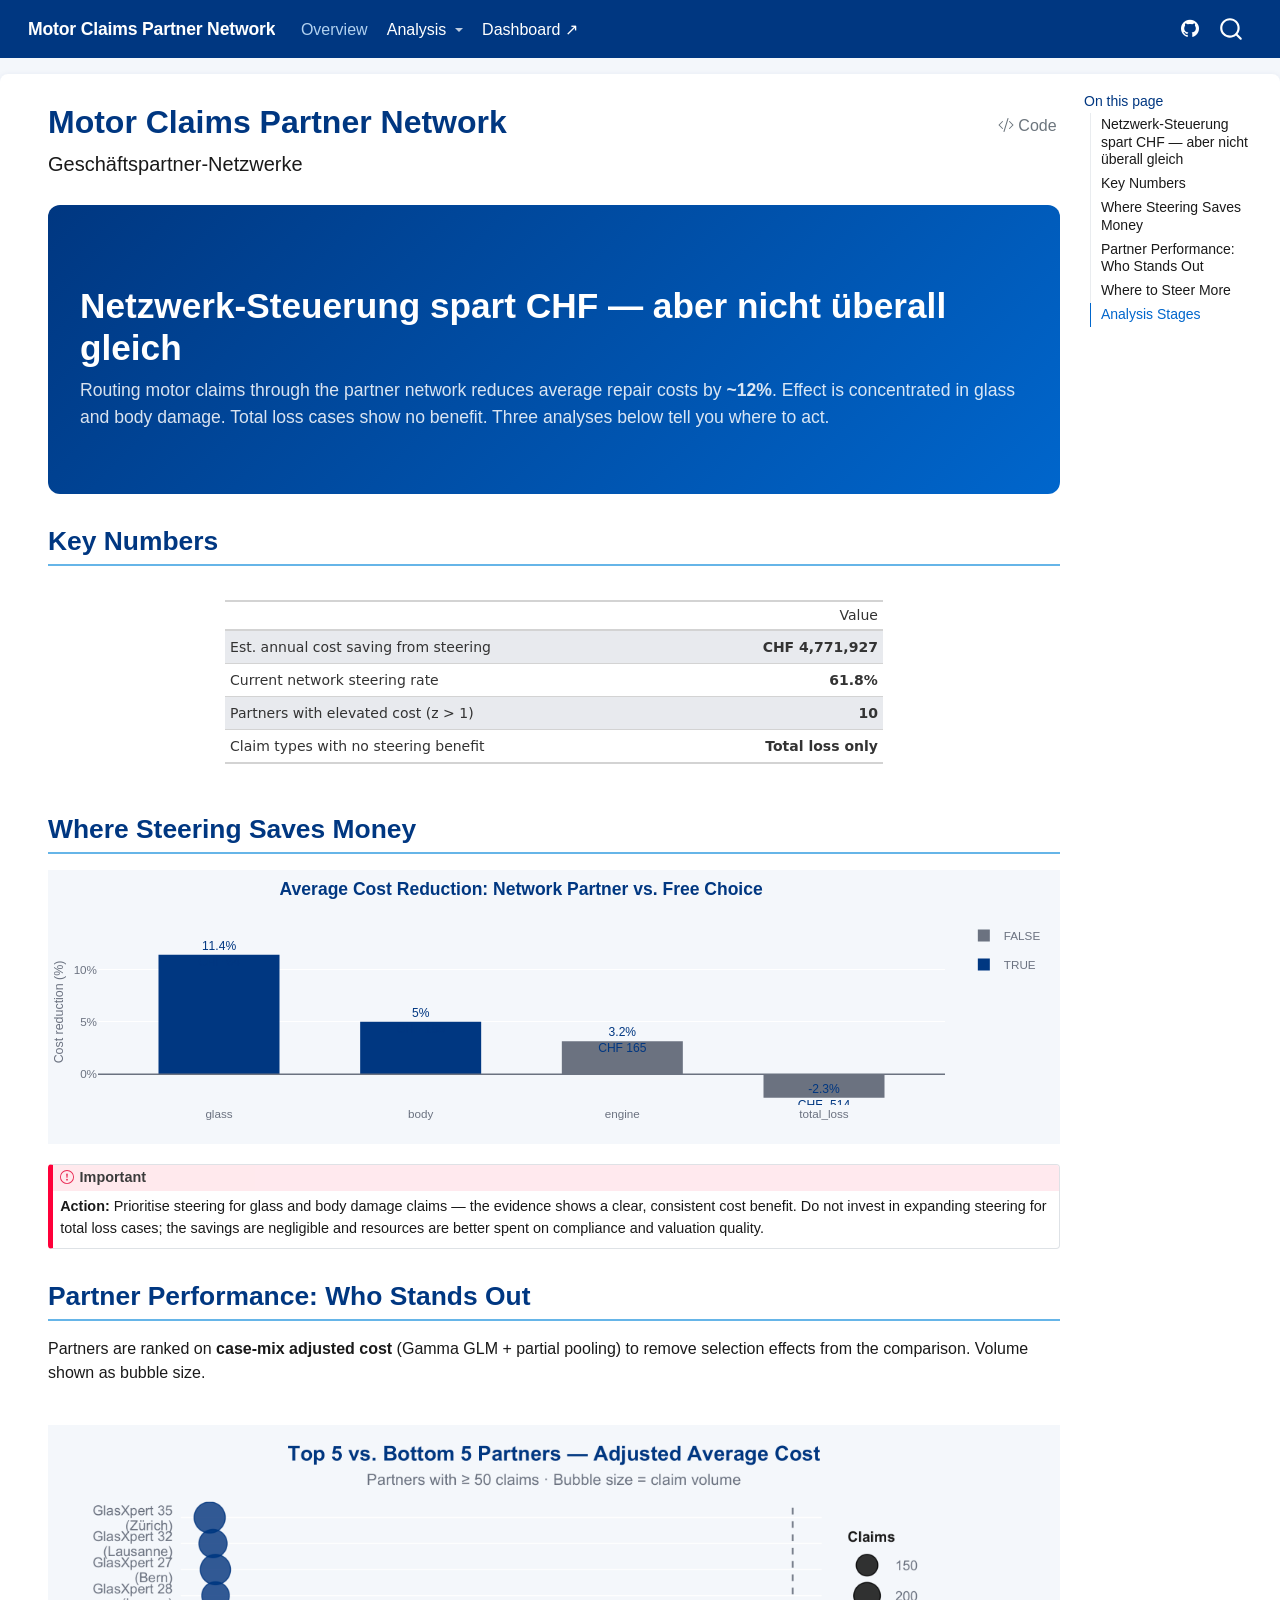
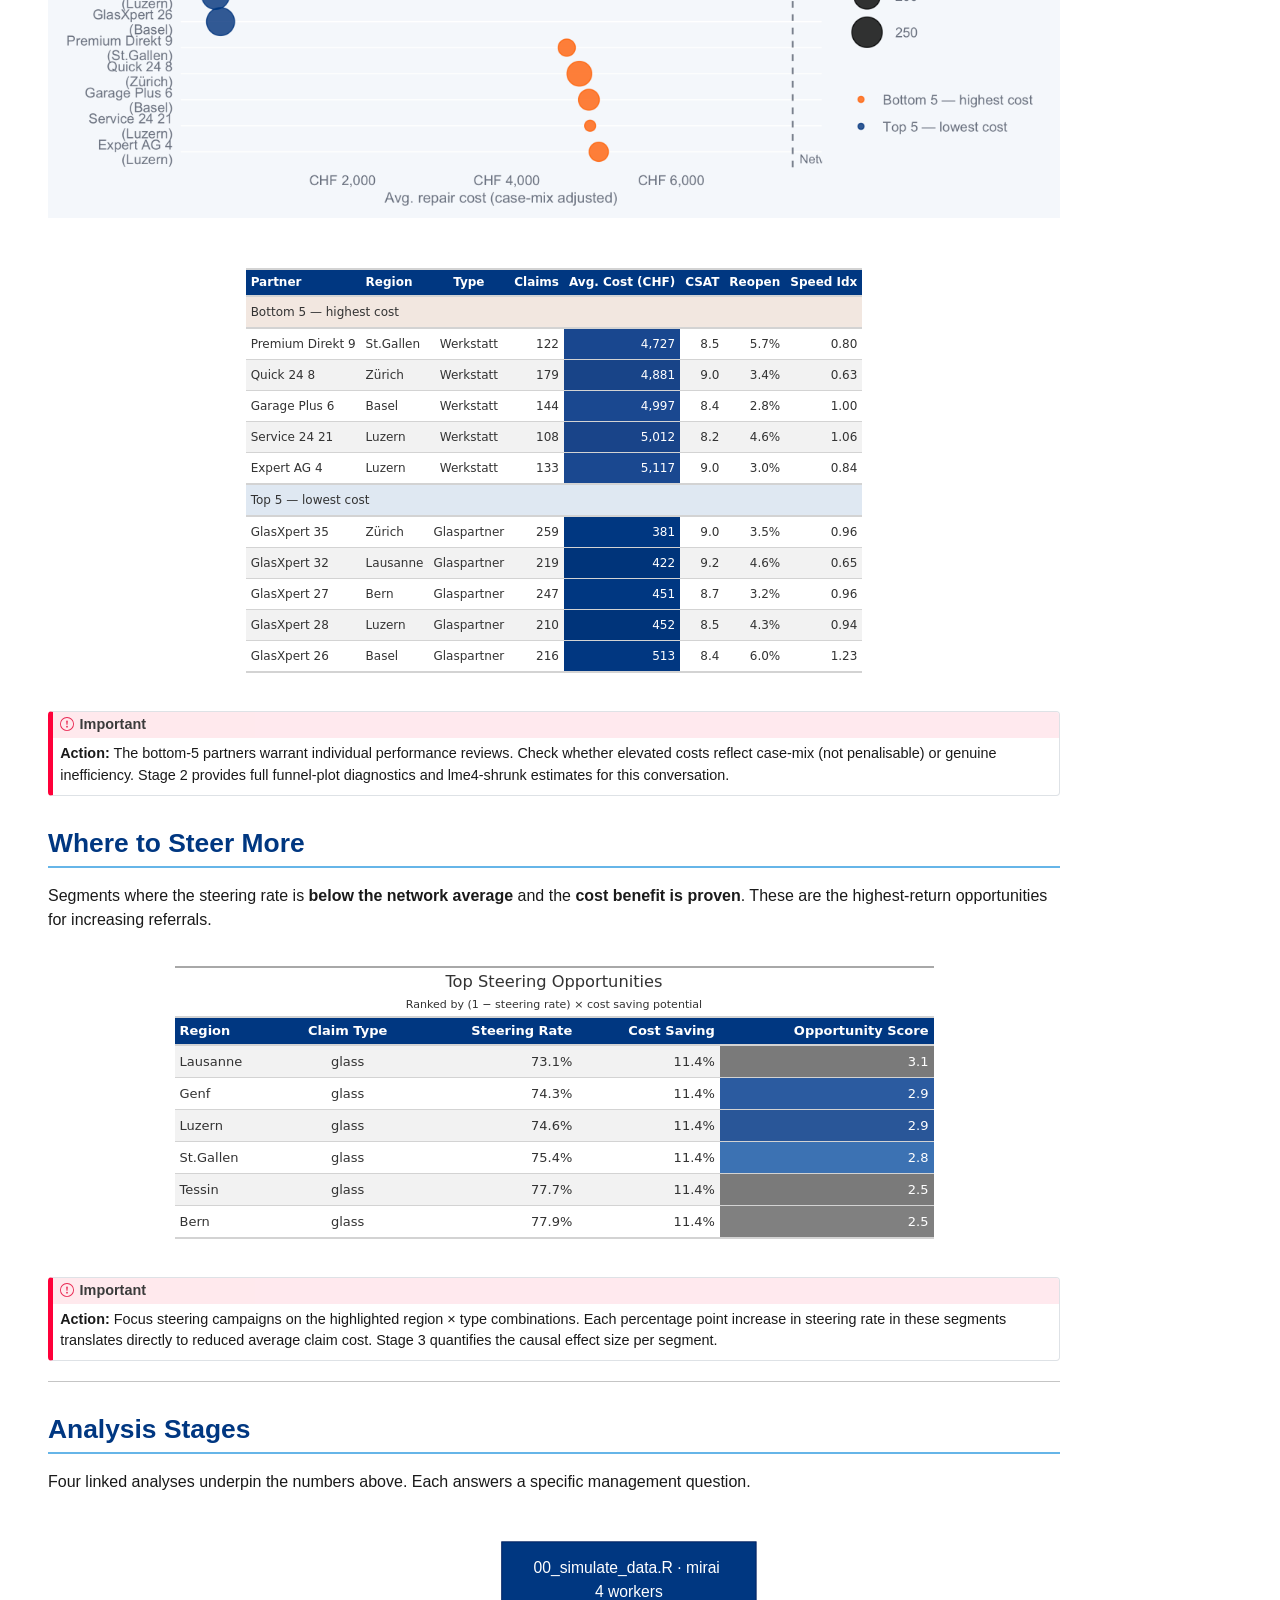
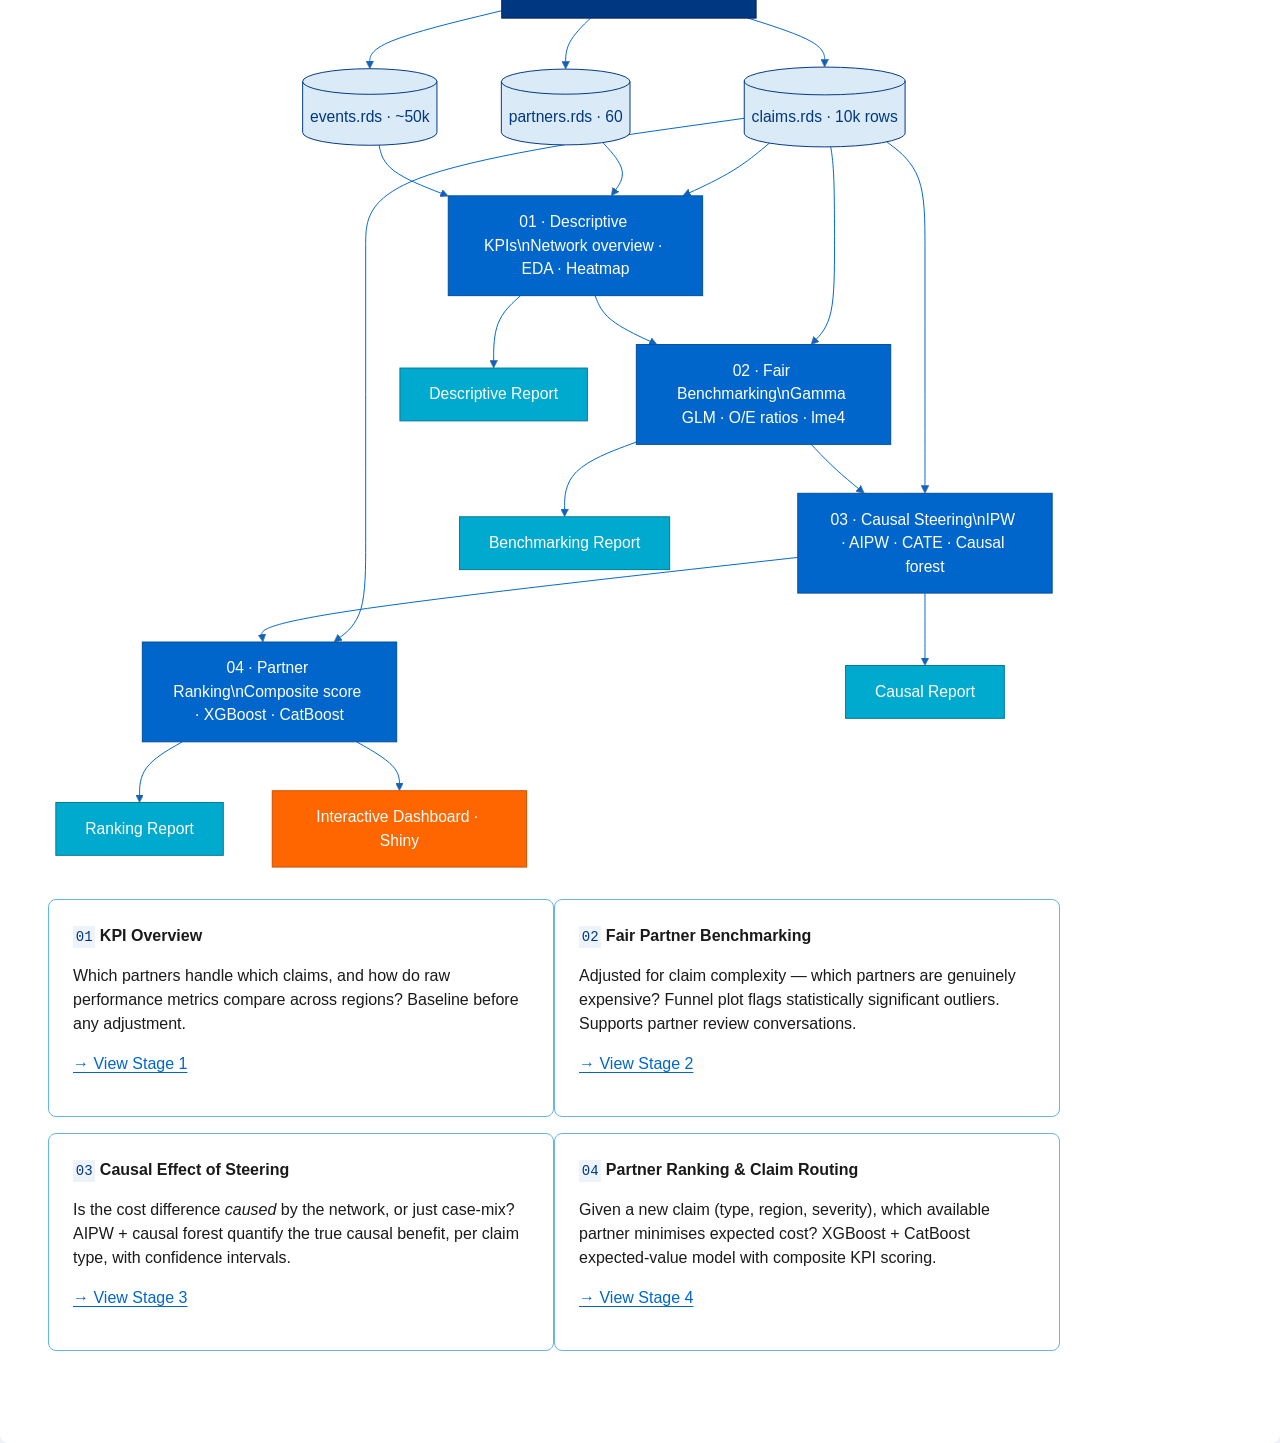
==== commit 54fcf191: "Built site for gh-pages" ====
--- a/index.html
+++ b/index.html
@@ -207,7 +207,7 @@
 <header id="title-block-header" class="quarto-title-block default">
 <div class="quarto-title">
 <div class="quarto-title-block"><div><h1 class="title">Motor Claims Partner Network</h1><button type="button" class="btn code-tools-button" id="quarto-code-tools-source"><i class="bi"></i> Code</button></div></div>
-<p class="subtitle lead">Geschäftspartner-Netzwerke · Allianz Suisse</p>
+<p class="subtitle lead">Geschäftspartner-Netzwerke</p>
 </div>
 
 
@@ -226,29 +226,29 @@
 
 <section id="netzwerk-steuerung-spart-chf-aber-nicht-überall-gleich" class="level1 hero-banner">
 <h1>Netzwerk-Steuerung spart CHF — aber nicht überall gleich</h1>
-<p>Routing motor claims through the Allianz Suisse partner network reduces average repair costs by <strong>~12%</strong>. Effect is concentrated in glass and body damage. Total loss cases show no benefit. Three analyses below tell you where to act.</p>
+<p>Routing motor claims through the partner network reduces average repair costs by <strong>~12%</strong>. Effect is concentrated in glass and body damage. Total loss cases show no benefit. Three analyses below tell you where to act.</p>
 </section>
 <section id="key-numbers" class="level2">
 <h2 class="anchored" data-anchor-id="key-numbers">Key Numbers</h2>
 <div class="cell">
 <div class="cell-output-display">
-<div id="ddnhcgbdsr" style="padding-left:0px;padding-right:0px;padding-top:10px;padding-bottom:10px;overflow-x:auto;overflow-y:auto;width:auto;height:auto;">
-<style>#ddnhcgbdsr table {
+<div id="homooxkuca" style="padding-left:0px;padding-right:0px;padding-top:10px;padding-bottom:10px;overflow-x:auto;overflow-y:auto;width:auto;height:auto;">
+<style>#homooxkuca table {
   font-family: system-ui, 'Segoe UI', Roboto, Helvetica, Arial, sans-serif, 'Apple Color Emoji', 'Segoe UI Emoji', 'Segoe UI Symbol', 'Noto Color Emoji';
   -webkit-font-smoothing: antialiased;
   -moz-osx-font-smoothing: grayscale;
 }
 
-#ddnhcgbdsr thead, #ddnhcgbdsr tbody, #ddnhcgbdsr tfoot, #ddnhcgbdsr tr, #ddnhcgbdsr td, #ddnhcgbdsr th {
+#homooxkuca thead, #homooxkuca tbody, #homooxkuca tfoot, #homooxkuca tr, #homooxkuca td, #homooxkuca th {
   border-style: none;
 }
 
-#ddnhcgbdsr p {
+#homooxkuca p {
   margin: 0;
   padding: 0;
 }
 
-#ddnhcgbdsr .gt_table {
+#homooxkuca .gt_table {
   display: table;
   border-collapse: collapse;
   line-height: normal;
@@ -274,12 +274,12 @@
   border-left-color: #D3D3D3;
 }
 
-#ddnhcgbdsr .gt_caption {
+#homooxkuca .gt_caption {
   padding-top: 4px;
   padding-bottom: 4px;
 }
 
-#ddnhcgbdsr .gt_title {
+#homooxkuca .gt_title {
   color: #333333;
   font-size: 125%;
   font-weight: initial;
@@ -291,7 +291,7 @@
   border-bottom-width: 0;
 }
 
-#ddnhcgbdsr .gt_subtitle {
+#homooxkuca .gt_subtitle {
   color: #333333;
   font-size: 85%;
   font-weight: initial;
@@ -303,7 +303,7 @@
   border-top-width: 0;
 }
 
-#ddnhcgbdsr .gt_heading {
+#homooxkuca .gt_heading {
   background-color: #FFFFFF;
   text-align: center;
   border-bottom-color: #FFFFFF;
@@ -315,13 +315,13 @@
   border-right-color: #D3D3D3;
 }
 
-#ddnhcgbdsr .gt_bottom_border {
+#homooxkuca .gt_bottom_border {
   border-bottom-style: solid;
   border-bottom-width: 2px;
   border-bottom-color: #D3D3D3;
 }
 
-#ddnhcgbdsr .gt_col_headings {
+#homooxkuca .gt_col_headings {
   border-top-style: solid;
   border-top-width: 2px;
   border-top-color: #D3D3D3;
@@ -336,7 +336,7 @@
   border-right-color: #D3D3D3;
 }
 
-#ddnhcgbdsr .gt_col_heading {
+#homooxkuca .gt_col_heading {
   color: #333333;
   background-color: #FFFFFF;
   font-size: 100%;
@@ -356,7 +356,7 @@
   overflow-x: hidden;
 }
 
-#ddnhcgbdsr .gt_column_spanner_outer {
+#homooxkuca .gt_column_spanner_outer {
   color: #333333;
   background-color: #FFFFFF;
   font-size: 100%;
@@ -368,15 +368,15 @@
   padding-right: 4px;
 }
 
-#ddnhcgbdsr .gt_column_spanner_outer:first-child {
+#homooxkuca .gt_column_spanner_outer:first-child {
   padding-left: 0;
 }
 
-#ddnhcgbdsr .gt_column_spanner_outer:last-child {
+#homooxkuca .gt_column_spanner_outer:last-child {
   padding-right: 0;
 }
 
-#ddnhcgbdsr .gt_column_spanner {
+#homooxkuca .gt_column_spanner {
   border-bottom-style: solid;
   border-bottom-width: 2px;
   border-bottom-color: #D3D3D3;
@@ -388,11 +388,11 @@
   width: 100%;
 }
 
-#ddnhcgbdsr .gt_spanner_row {
+#homooxkuca .gt_spanner_row {
   border-bottom-style: hidden;
 }
 
-#ddnhcgbdsr .gt_group_heading {
+#homooxkuca .gt_group_heading {
   padding-top: 8px;
   padding-bottom: 8px;
   padding-left: 5px;
@@ -418,7 +418,7 @@
   text-align: left;
 }
 
-#ddnhcgbdsr .gt_empty_group_heading {
+#homooxkuca .gt_empty_group_heading {
   padding: 0.5px;
   color: #333333;
   background-color: #FFFFFF;
@@ -433,15 +433,15 @@
   vertical-align: middle;
 }
 
-#ddnhcgbdsr .gt_from_md > :first-child {
+#homooxkuca .gt_from_md > :first-child {
   margin-top: 0;
 }
 
-#ddnhcgbdsr .gt_from_md > :last-child {
+#homooxkuca .gt_from_md > :last-child {
   margin-bottom: 0;
 }
 
-#ddnhcgbdsr .gt_row {
+#homooxkuca .gt_row {
   padding-top: 8px;
   padding-bottom: 8px;
   padding-left: 5px;
@@ -460,7 +460,7 @@
   overflow-x: hidden;
 }
 
-#ddnhcgbdsr .gt_stub {
+#homooxkuca .gt_stub {
   color: #333333;
   background-color: #FFFFFF;
   font-size: 100%;
@@ -473,7 +473,7 @@
   padding-right: 5px;
 }
 
-#ddnhcgbdsr .gt_stub_row_group {
+#homooxkuca .gt_stub_row_group {
   color: #333333;
   background-color: #FFFFFF;
   font-size: 100%;
@@ -487,15 +487,15 @@
   vertical-align: top;
 }
 
-#ddnhcgbdsr .gt_row_group_first td {
+#homooxkuca .gt_row_group_first td {
   border-top-width: 2px;
 }
 
-#ddnhcgbdsr .gt_row_group_first th {
+#homooxkuca .gt_row_group_first th {
   border-top-width: 2px;
 }
 
-#ddnhcgbdsr .gt_summary_row {
+#homooxkuca .gt_summary_row {
   color: #333333;
   background-color: #FFFFFF;
   text-transform: inherit;
@@ -505,16 +505,16 @@
   padding-right: 5px;
 }
 
-#ddnhcgbdsr .gt_first_summary_row {
+#homooxkuca .gt_first_summary_row {
   border-top-style: solid;
   border-top-color: #D3D3D3;
 }
 
-#ddnhcgbdsr .gt_first_summary_row.thick {
+#homooxkuca .gt_first_summary_row.thick {
   border-top-width: 2px;
 }
 
-#ddnhcgbdsr .gt_last_summary_row {
+#homooxkuca .gt_last_summary_row {
   padding-top: 8px;
   padding-bottom: 8px;
   padding-left: 5px;
@@ -524,7 +524,7 @@
   border-bottom-color: #D3D3D3;
 }
 
-#ddnhcgbdsr .gt_grand_summary_row {
+#homooxkuca .gt_grand_summary_row {
   color: #333333;
   background-color: #FFFFFF;
   text-transform: inherit;
@@ -534,7 +534,7 @@
   padding-right: 5px;
 }
 
-#ddnhcgbdsr .gt_first_grand_summary_row {
+#homooxkuca .gt_first_grand_summary_row {
   padding-top: 8px;
   padding-bottom: 8px;
   padding-left: 5px;
@@ -544,7 +544,7 @@
   border-top-color: #D3D3D3;
 }
 
-#ddnhcgbdsr .gt_last_grand_summary_row_top {
+#homooxkuca .gt_last_grand_summary_row_top {
   padding-top: 8px;
   padding-bottom: 8px;
   padding-left: 5px;
@@ -554,11 +554,11 @@
   border-bottom-color: #D3D3D3;
 }
 
-#ddnhcgbdsr .gt_striped {
+#homooxkuca .gt_striped {
   background-color: rgba(128, 128, 128, 0.05);
 }
 
-#ddnhcgbdsr .gt_table_body {
+#homooxkuca .gt_table_body {
   border-top-style: solid;
   border-top-width: 2px;
   border-top-color: #D3D3D3;
@@ -567,7 +567,7 @@
   border-bottom-color: #D3D3D3;
 }
 
-#ddnhcgbdsr .gt_footnotes {
+#homooxkuca .gt_footnotes {
   color: #333333;
   background-color: #FFFFFF;
   border-bottom-style: none;
@@ -581,7 +581,7 @@
   border-right-color: #D3D3D3;
 }
 
-#ddnhcgbdsr .gt_footnote {
+#homooxkuca .gt_footnote {
   margin: 0px;
   font-size: 90%;
   padding-top: 4px;
@@ -590,7 +590,7 @@
   padding-right: 5px;
 }
 
-#ddnhcgbdsr .gt_sourcenotes {
+#homooxkuca .gt_sourcenotes {
   color: #333333;
   background-color: #FFFFFF;
   border-bottom-style: none;
@@ -604,7 +604,7 @@
   border-right-color: #D3D3D3;
 }
 
-#ddnhcgbdsr .gt_sourcenote {
+#homooxkuca .gt_sourcenote {
   font-size: 90%;
   padding-top: 4px;
   padding-bottom: 4px;
@@ -612,72 +612,72 @@
   padding-right: 5px;
 }
 
-#ddnhcgbdsr .gt_left {
+#homooxkuca .gt_left {
   text-align: left;
 }
 
-#ddnhcgbdsr .gt_center {
+#homooxkuca .gt_center {
   text-align: center;
 }
 
-#ddnhcgbdsr .gt_right {
+#homooxkuca .gt_right {
   text-align: right;
   font-variant-numeric: tabular-nums;
 }
 
-#ddnhcgbdsr .gt_font_normal {
+#homooxkuca .gt_font_normal {
   font-weight: normal;
 }
 
-#ddnhcgbdsr .gt_font_bold {
+#homooxkuca .gt_font_bold {
   font-weight: bold;
 }
 
-#ddnhcgbdsr .gt_font_italic {
+#homooxkuca .gt_font_italic {
   font-style: italic;
 }
 
-#ddnhcgbdsr .gt_super {
+#homooxkuca .gt_super {
   font-size: 65%;
 }
 
-#ddnhcgbdsr .gt_footnote_marks {
+#homooxkuca .gt_footnote_marks {
   font-size: 75%;
   vertical-align: 0.4em;
   position: initial;
 }
 
-#ddnhcgbdsr .gt_asterisk {
+#homooxkuca .gt_asterisk {
   font-size: 100%;
   vertical-align: 0;
 }
 
-#ddnhcgbdsr .gt_indent_1 {
+#homooxkuca .gt_indent_1 {
   text-indent: 5px;
 }
 
-#ddnhcgbdsr .gt_indent_2 {
+#homooxkuca .gt_indent_2 {
   text-indent: 10px;
 }
 
-#ddnhcgbdsr .gt_indent_3 {
+#homooxkuca .gt_indent_3 {
   text-indent: 15px;
 }
 
-#ddnhcgbdsr .gt_indent_4 {
+#homooxkuca .gt_indent_4 {
   text-indent: 20px;
 }
 
-#ddnhcgbdsr .gt_indent_5 {
+#homooxkuca .gt_indent_5 {
   text-indent: 25px;
 }
 
-#ddnhcgbdsr .katex-display {
+#homooxkuca .katex-display {
   display: inline-flex !important;
   margin-bottom: 0.75em !important;
 }
 
-#ddnhcgbdsr div.Reactable > div.rt-table > div.rt-thead > div.rt-tr.rt-tr-group-header > div.rt-th-group:after {
+#homooxkuca div.Reactable > div.rt-table > div.rt-thead > div.rt-tr.rt-tr-group-header > div.rt-th-group:after {
   height: 0px !important;
 }
 </style>
@@ -717,8 +717,8 @@
 <h2 class="anchored" data-anchor-id="where-steering-saves-money">Where Steering Saves Money</h2>
 <div class="cell">
 <div class="cell-output-display">
-<div class="plotly html-widget html-fill-item" id="htmlwidget-e7e06f0ad1ab78f6b250" style="width:100%;height:274px;"></div>
-<script type="application/json" data-for="htmlwidget-e7e06f0ad1ab78f6b250">{"x":{"data":[{"orientation":"v","width":[0.59999999999999964,0.59999999999999964],"base":[0,-2.2647529086016314],"x":[3,4],"y":[3.1548533289290477,2.2647529086016314],"text":["reorder(claim_type, -saving_pct): engine<br />saving_pct:  3.154853","reorder(claim_type, -saving_pct): total_loss<br />saving_pct: -2.264753"],"type":"bar","textposition":"none","marker":{"autocolorscale":false,"color":"rgba(107,114,128,1)","line":{"width":1.8897637795275593,"color":"transparent"}},"name":"FALSE","legendgroup":"FALSE","showlegend":true,"xaxis":"x","yaxis":"y","hoverinfo":"text","frame":null},{"orientation":"v","width":[0.60000000000000009,0.59999999999999987],"base":[0,0],"x":[1,2],"y":[11.409644175263498,5.0174506178992369],"text":["reorder(claim_type, -saving_pct): glass<br />saving_pct: 11.409644","reorder(claim_type, -saving_pct): body<br />saving_pct:  5.017451"],"type":"bar","textposition":"none","marker":{"autocolorscale":false,"color":"rgba(0,55,129,1)","line":{"width":1.8897637795275593,"color":"transparent"}},"name":"TRUE","legendgroup":"TRUE","showlegend":true,"xaxis":"x","yaxis":"y","hoverinfo":"text","frame":null},{"x":[3,4],"y":[3.1548533289290477,-2.2647529086016314],"text":["3.2%<br />CHF 165","-2.3%<br />CHF -514"],"hovertext":["reorder(claim_type, -saving_pct): engine<br />saving_pct:  3.154853","reorder(claim_type, -saving_pct): total_loss<br />saving_pct: -2.264753"],"textfont":{"size":12.09448818897638,"color":"rgba(0,55,129,1)"},"type":"scatter","mode":"text","hoveron":"points","name":"FALSE","legendgroup":"FALSE","showlegend":false,"xaxis":"x","yaxis":"y","hoverinfo":"text","frame":null},{"x":[1,2],"y":[11.409644175263498,5.0174506178992369],"text":["11.4%<br />CHF 64","5%<br />CHF 195"],"hovertext":["reorder(claim_type, -saving_pct): glass<br />saving_pct: 11.409644","reorder(claim_type, -saving_pct): body<br />saving_pct:  5.017451"],"textfont":{"size":12.09448818897638,"color":"rgba(0,55,129,1)"},"type":"scatter","mode":"text","hoveron":"points","name":"TRUE","legendgroup":"TRUE","showlegend":false,"xaxis":"x","yaxis":"y","hoverinfo":"text","frame":null},{"x":[0.40000000000000002,4.5999999999999996],"y":[0,0],"text":"","type":"scatter","mode":"lines","line":{"width":1.5118110236220474,"color":"rgba(107,114,128,1)","dash":"solid"},"hoveron":"points","showlegend":false,"xaxis":"x","yaxis":"y","hoverinfo":"text","frame":null}],"layout":{"margin":{"t":49.474470734744706,"r":15.940224159402241,"b":25.969281859692821,"l":49.54753009547531},"plot_bgcolor":"rgba(244,247,251,1)","paper_bgcolor":"rgba(244,247,251,1)","font":{"color":"rgba(0,0,0,1)","family":"","size":14.611872146118724},"title":{"text":"<b> Average Cost Reduction: Network Partner vs. Free Choice <\/b>","font":{"color":"rgba(0,55,129,1)","family":"","size":17.534246575342465},"x":0.5,"xref":"paper"},"xaxis":{"domain":[0,1],"automargin":true,"type":"linear","autorange":false,"range":[0.40000000000000002,4.5999999999999996],"tickmode":"array","ticktext":["glass","body","engine","total_loss"],"tickvals":[1,2,3,4],"categoryorder":"array","categoryarray":["glass","body","engine","total_loss"],"nticks":null,"ticks":"","tickcolor":null,"ticklen":3.6529680365296811,"tickwidth":0,"showticklabels":true,"tickfont":{"color":"rgba(107,114,128,1)","family":"","size":11.68949771689498},"tickangle":-0,"showline":false,"linecolor":null,"linewidth":0,"showgrid":false,"gridcolor":null,"gridwidth":0,"zeroline":false,"anchor":"y","title":{"text":"","font":{"color":"rgba(107,114,128,1)","family":"","size":12.420091324200913}},"hoverformat":".2f"},"yaxis":{"domain":[0,1],"automargin":true,"type":"linear","autorange":false,"range":[-2.9484727627948879,14.828243446229781],"tickmode":"array","ticktext":["0%","5%","10%"],"tickvals":[-4.4408920985006262e-16,5,10],"categoryorder":"array","categoryarray":["0%","5%","10%"],"nticks":null,"ticks":"","tickcolor":null,"ticklen":3.6529680365296811,"tickwidth":0,"showticklabels":true,"tickfont":{"color":"rgba(107,114,128,1)","family":"","size":11.68949771689498},"tickangle":-0,"showline":false,"linecolor":null,"linewidth":0,"showgrid":true,"gridcolor":"rgba(255,255,255,1)","gridwidth":0.53134080531340799,"zeroline":false,"anchor":"x","title":{"text":"Cost reduction (%)","font":{"color":"rgba(107,114,128,1)","family":"","size":12.420091324200913}},"hoverformat":".2f"},"shapes":[],"showlegend":true,"legend":{"bgcolor":"rgba(244,247,251,1)","bordercolor":"transparent","borderwidth":1.8897637795275593,"font":{"color":"rgba(107,114,128,1)","family":"","size":11.68949771689498},"title":{"text":"","font":{"color":"rgba(26,26,26,1)","family":"","size":12.420091324200913}}},"hovermode":"closest","barmode":"relative","hoverlabel":{"bgcolor":"#003781","font":{"color":"white"}}},"config":{"doubleClick":"reset","modeBarButtonsToAdd":["hoverclosest","hovercompare"],"showSendToCloud":false},"source":"A","attrs":{"12a624b7fcc82":{"x":{},"y":{},"fill":{},"type":"bar"},"12a62334b9187":{"x":{},"y":{},"fill":{},"label":{}},"12a62263f5060":{"yintercept":{}}},"cur_data":"12a624b7fcc82","visdat":{"12a624b7fcc82":["function (y) ","x"],"12a62334b9187":["function (y) ","x"],"12a62263f5060":["function (y) ","x"]},"highlight":{"on":"plotly_click","persistent":false,"dynamic":false,"selectize":false,"opacityDim":0.20000000000000001,"selected":{"opacity":1},"debounce":0},"shinyEvents":["plotly_hover","plotly_click","plotly_selected","plotly_relayout","plotly_brushed","plotly_brushing","plotly_clickannotation","plotly_doubleclick","plotly_deselect","plotly_afterplot","plotly_sunburstclick"],"base_url":"https://plot.ly"},"evals":[],"jsHooks":[]}</script>
+<div class="plotly html-widget html-fill-item" id="htmlwidget-9adcfbf0fc6b2843461e" style="width:100%;height:274px;"></div>
+<script type="application/json" data-for="htmlwidget-9adcfbf0fc6b2843461e">{"x":{"data":[{"orientation":"v","width":[0.59999999999999964,0.59999999999999964],"base":[0,-2.2647529086016314],"x":[3,4],"y":[3.1548533289290477,2.2647529086016314],"text":["reorder(claim_type, -saving_pct): engine<br />saving_pct:  3.154853","reorder(claim_type, -saving_pct): total_loss<br />saving_pct: -2.264753"],"type":"bar","textposition":"none","marker":{"autocolorscale":false,"color":"rgba(107,114,128,1)","line":{"width":1.8897637795275593,"color":"transparent"}},"name":"FALSE","legendgroup":"FALSE","showlegend":true,"xaxis":"x","yaxis":"y","hoverinfo":"text","frame":null},{"orientation":"v","width":[0.60000000000000009,0.59999999999999987],"base":[0,0],"x":[1,2],"y":[11.409644175263498,5.0174506178992369],"text":["reorder(claim_type, -saving_pct): glass<br />saving_pct: 11.409644","reorder(claim_type, -saving_pct): body<br />saving_pct:  5.017451"],"type":"bar","textposition":"none","marker":{"autocolorscale":false,"color":"rgba(0,55,129,1)","line":{"width":1.8897637795275593,"color":"transparent"}},"name":"TRUE","legendgroup":"TRUE","showlegend":true,"xaxis":"x","yaxis":"y","hoverinfo":"text","frame":null},{"x":[3,4],"y":[3.1548533289290477,-2.2647529086016314],"text":["3.2%<br />CHF 165","-2.3%<br />CHF -514"],"hovertext":["reorder(claim_type, -saving_pct): engine<br />saving_pct:  3.154853","reorder(claim_type, -saving_pct): total_loss<br />saving_pct: -2.264753"],"textfont":{"size":12.09448818897638,"color":"rgba(0,55,129,1)"},"type":"scatter","mode":"text","hoveron":"points","name":"FALSE","legendgroup":"FALSE","showlegend":false,"xaxis":"x","yaxis":"y","hoverinfo":"text","frame":null},{"x":[1,2],"y":[11.409644175263498,5.0174506178992369],"text":["11.4%<br />CHF 64","5%<br />CHF 195"],"hovertext":["reorder(claim_type, -saving_pct): glass<br />saving_pct: 11.409644","reorder(claim_type, -saving_pct): body<br />saving_pct:  5.017451"],"textfont":{"size":12.09448818897638,"color":"rgba(0,55,129,1)"},"type":"scatter","mode":"text","hoveron":"points","name":"TRUE","legendgroup":"TRUE","showlegend":false,"xaxis":"x","yaxis":"y","hoverinfo":"text","frame":null},{"x":[0.40000000000000002,4.5999999999999996],"y":[0,0],"text":"","type":"scatter","mode":"lines","line":{"width":1.5118110236220474,"color":"rgba(107,114,128,1)","dash":"solid"},"hoveron":"points","showlegend":false,"xaxis":"x","yaxis":"y","hoverinfo":"text","frame":null}],"layout":{"margin":{"t":49.474470734744706,"r":15.940224159402241,"b":25.969281859692821,"l":49.54753009547531},"plot_bgcolor":"rgba(244,247,251,1)","paper_bgcolor":"rgba(244,247,251,1)","font":{"color":"rgba(0,0,0,1)","family":"","size":14.611872146118724},"title":{"text":"<b> Average Cost Reduction: Network Partner vs. Free Choice <\/b>","font":{"color":"rgba(0,55,129,1)","family":"","size":17.534246575342465},"x":0.5,"xref":"paper"},"xaxis":{"domain":[0,1],"automargin":true,"type":"linear","autorange":false,"range":[0.40000000000000002,4.5999999999999996],"tickmode":"array","ticktext":["glass","body","engine","total_loss"],"tickvals":[1,2,3,4],"categoryorder":"array","categoryarray":["glass","body","engine","total_loss"],"nticks":null,"ticks":"","tickcolor":null,"ticklen":3.6529680365296811,"tickwidth":0,"showticklabels":true,"tickfont":{"color":"rgba(107,114,128,1)","family":"","size":11.68949771689498},"tickangle":-0,"showline":false,"linecolor":null,"linewidth":0,"showgrid":false,"gridcolor":null,"gridwidth":0,"zeroline":false,"anchor":"y","title":{"text":"","font":{"color":"rgba(107,114,128,1)","family":"","size":12.420091324200913}},"hoverformat":".2f"},"yaxis":{"domain":[0,1],"automargin":true,"type":"linear","autorange":false,"range":[-2.9484727627948879,14.828243446229781],"tickmode":"array","ticktext":["0%","5%","10%"],"tickvals":[-4.4408920985006262e-16,5,10],"categoryorder":"array","categoryarray":["0%","5%","10%"],"nticks":null,"ticks":"","tickcolor":null,"ticklen":3.6529680365296811,"tickwidth":0,"showticklabels":true,"tickfont":{"color":"rgba(107,114,128,1)","family":"","size":11.68949771689498},"tickangle":-0,"showline":false,"linecolor":null,"linewidth":0,"showgrid":true,"gridcolor":"rgba(255,255,255,1)","gridwidth":0.53134080531340799,"zeroline":false,"anchor":"x","title":{"text":"Cost reduction (%)","font":{"color":"rgba(107,114,128,1)","family":"","size":12.420091324200913}},"hoverformat":".2f"},"shapes":[],"showlegend":true,"legend":{"bgcolor":"rgba(244,247,251,1)","bordercolor":"transparent","borderwidth":1.8897637795275593,"font":{"color":"rgba(107,114,128,1)","family":"","size":11.68949771689498},"title":{"text":"","font":{"color":"rgba(26,26,26,1)","family":"","size":12.420091324200913}}},"hovermode":"closest","barmode":"relative","hoverlabel":{"bgcolor":"#003781","font":{"color":"white"}}},"config":{"doubleClick":"reset","modeBarButtonsToAdd":["hoverclosest","hovercompare"],"showSendToCloud":false},"source":"A","attrs":{"418949495b33":{"x":{},"y":{},"fill":{},"type":"bar"},"41896f0296db":{"x":{},"y":{},"fill":{},"label":{}},"418912fe3ccd":{"yintercept":{}}},"cur_data":"418949495b33","visdat":{"418949495b33":["function (y) ","x"],"41896f0296db":["function (y) ","x"],"418912fe3ccd":["function (y) ","x"]},"highlight":{"on":"plotly_click","persistent":false,"dynamic":false,"selectize":false,"opacityDim":0.20000000000000001,"selected":{"opacity":1},"debounce":0},"shinyEvents":["plotly_hover","plotly_click","plotly_selected","plotly_relayout","plotly_brushed","plotly_brushing","plotly_clickannotation","plotly_doubleclick","plotly_deselect","plotly_afterplot","plotly_sunburstclick"],"base_url":"https://plot.ly"},"evals":[],"jsHooks":[]}</script>
 </div>
 </div>
 <div class="callout callout-style-default callout-important callout-titled">
@@ -749,23 +749,23 @@
 </div>
 <div class="cell">
 <div class="cell-output-display">
-<div id="hapkrlywsq" style="padding-left:0px;padding-right:0px;padding-top:10px;padding-bottom:10px;overflow-x:auto;overflow-y:auto;width:auto;height:auto;">
-<style>#hapkrlywsq table {
+<div id="qlidgjoibz" style="padding-left:0px;padding-right:0px;padding-top:10px;padding-bottom:10px;overflow-x:auto;overflow-y:auto;width:auto;height:auto;">
+<style>#qlidgjoibz table {
   font-family: system-ui, 'Segoe UI', Roboto, Helvetica, Arial, sans-serif, 'Apple Color Emoji', 'Segoe UI Emoji', 'Segoe UI Symbol', 'Noto Color Emoji';
   -webkit-font-smoothing: antialiased;
   -moz-osx-font-smoothing: grayscale;
 }
 
-#hapkrlywsq thead, #hapkrlywsq tbody, #hapkrlywsq tfoot, #hapkrlywsq tr, #hapkrlywsq td, #hapkrlywsq th {
+#qlidgjoibz thead, #qlidgjoibz tbody, #qlidgjoibz tfoot, #qlidgjoibz tr, #qlidgjoibz td, #qlidgjoibz th {
   border-style: none;
 }
 
-#hapkrlywsq p {
+#qlidgjoibz p {
   margin: 0;
   padding: 0;
 }
 
-#hapkrlywsq .gt_table {
+#qlidgjoibz .gt_table {
   display: table;
   border-collapse: collapse;
   line-height: normal;
@@ -791,12 +791,12 @@
   border-left-color: #D3D3D3;
 }
 
-#hapkrlywsq .gt_caption {
+#qlidgjoibz .gt_caption {
   padding-top: 4px;
   padding-bottom: 4px;
 }
 
-#hapkrlywsq .gt_title {
+#qlidgjoibz .gt_title {
   color: #333333;
   font-size: 125%;
   font-weight: initial;
@@ -808,7 +808,7 @@
   border-bottom-width: 0;
 }
 
-#hapkrlywsq .gt_subtitle {
+#qlidgjoibz .gt_subtitle {
   color: #333333;
   font-size: 85%;
   font-weight: initial;
@@ -820,7 +820,7 @@
   border-top-width: 0;
 }
 
-#hapkrlywsq .gt_heading {
+#qlidgjoibz .gt_heading {
   background-color: #FFFFFF;
   text-align: center;
   border-bottom-color: #FFFFFF;
@@ -832,13 +832,13 @@
   border-right-color: #D3D3D3;
 }
 
-#hapkrlywsq .gt_bottom_border {
+#qlidgjoibz .gt_bottom_border {
   border-bottom-style: solid;
   border-bottom-width: 2px;
   border-bottom-color: #D3D3D3;
 }
 
-#hapkrlywsq .gt_col_headings {
+#qlidgjoibz .gt_col_headings {
   border-top-style: solid;
   border-top-width: 2px;
   border-top-color: #D3D3D3;
@@ -853,7 +853,7 @@
   border-right-color: #D3D3D3;
 }
 
-#hapkrlywsq .gt_col_heading {
+#qlidgjoibz .gt_col_heading {
   color: #333333;
   background-color: #FFFFFF;
   font-size: 100%;
@@ -873,7 +873,7 @@
   overflow-x: hidden;
 }
 
-#hapkrlywsq .gt_column_spanner_outer {
+#qlidgjoibz .gt_column_spanner_outer {
   color: #333333;
   background-color: #FFFFFF;
   font-size: 100%;
@@ -885,15 +885,15 @@
   padding-right: 4px;
 }
 
-#hapkrlywsq .gt_column_spanner_outer:first-child {
+#qlidgjoibz .gt_column_spanner_outer:first-child {
   padding-left: 0;
 }
 
-#hapkrlywsq .gt_column_spanner_outer:last-child {
+#qlidgjoibz .gt_column_spanner_outer:last-child {
   padding-right: 0;
 }
 
-#hapkrlywsq .gt_column_spanner {
+#qlidgjoibz .gt_column_spanner {
   border-bottom-style: solid;
   border-bottom-width: 2px;
   border-bottom-color: #D3D3D3;
@@ -905,11 +905,11 @@
   width: 100%;
 }
 
-#hapkrlywsq .gt_spanner_row {
+#qlidgjoibz .gt_spanner_row {
   border-bottom-style: hidden;
 }
 
-#hapkrlywsq .gt_group_heading {
+#qlidgjoibz .gt_group_heading {
   padding-top: 8px;
   padding-bottom: 8px;
   padding-left: 5px;
@@ -935,7 +935,7 @@
   text-align: left;
 }
 
-#hapkrlywsq .gt_empty_group_heading {
+#qlidgjoibz .gt_empty_group_heading {
   padding: 0.5px;
   color: #333333;
   background-color: #FFFFFF;
@@ -950,15 +950,15 @@
   vertical-align: middle;
 }
 
-#hapkrlywsq .gt_from_md > :first-child {
+#qlidgjoibz .gt_from_md > :first-child {
   margin-top: 0;
 }
 
-#hapkrlywsq .gt_from_md > :last-child {
+#qlidgjoibz .gt_from_md > :last-child {
   margin-bottom: 0;
 }
 
-#hapkrlywsq .gt_row {
+#qlidgjoibz .gt_row {
   padding-top: 8px;
   padding-bottom: 8px;
   padding-left: 5px;
@@ -977,7 +977,7 @@
   overflow-x: hidden;
 }
 
-#hapkrlywsq .gt_stub {
+#qlidgjoibz .gt_stub {
   color: #333333;
   background-color: #FFFFFF;
   font-size: 100%;
@@ -990,7 +990,7 @@
   padding-right: 5px;
 }
 
-#hapkrlywsq .gt_stub_row_group {
+#qlidgjoibz .gt_stub_row_group {
   color: #333333;
   background-color: #FFFFFF;
   font-size: 100%;
@@ -1004,15 +1004,15 @@
   vertical-align: top;
 }
 
-#hapkrlywsq .gt_row_group_first td {
+#qlidgjoibz .gt_row_group_first td {
   border-top-width: 2px;
 }
 
-#hapkrlywsq .gt_row_group_first th {
+#qlidgjoibz .gt_row_group_first th {
   border-top-width: 2px;
 }
 
-#hapkrlywsq .gt_summary_row {
+#qlidgjoibz .gt_summary_row {
   color: #333333;
   background-color: #FFFFFF;
   text-transform: inherit;
@@ -1022,16 +1022,16 @@
   padding-right: 5px;
 }
 
-#hapkrlywsq .gt_first_summary_row {
+#qlidgjoibz .gt_first_summary_row {
   border-top-style: solid;
   border-top-color: #D3D3D3;
 }
 
-#hapkrlywsq .gt_first_summary_row.thick {
+#qlidgjoibz .gt_first_summary_row.thick {
   border-top-width: 2px;
 }
 
-#hapkrlywsq .gt_last_summary_row {
+#qlidgjoibz .gt_last_summary_row {
   padding-top: 8px;
   padding-bottom: 8px;
   padding-left: 5px;
@@ -1041,7 +1041,7 @@
   border-bottom-color: #D3D3D3;
 }
 
-#hapkrlywsq .gt_grand_summary_row {
+#qlidgjoibz .gt_grand_summary_row {
   color: #333333;
   background-color: #FFFFFF;
   text-transform: inherit;
@@ -1051,7 +1051,7 @@
   padding-right: 5px;
 }
 
-#hapkrlywsq .gt_first_grand_summary_row {
+#qlidgjoibz .gt_first_grand_summary_row {
   padding-top: 8px;
   padding-bottom: 8px;
   padding-left: 5px;
@@ -1061,7 +1061,7 @@
   border-top-color: #D3D3D3;
 }
 
-#hapkrlywsq .gt_last_grand_summary_row_top {
+#qlidgjoibz .gt_last_grand_summary_row_top {
   padding-top: 8px;
   padding-bottom: 8px;
   padding-left: 5px;
@@ -1071,11 +1071,11 @@
   border-bottom-color: #D3D3D3;
 }
 
-#hapkrlywsq .gt_striped {
+#qlidgjoibz .gt_striped {
   background-color: rgba(128, 128, 128, 0.05);
 }
 
-#hapkrlywsq .gt_table_body {
+#qlidgjoibz .gt_table_body {
   border-top-style: solid;
   border-top-width: 2px;
   border-top-color: #D3D3D3;
@@ -1084,7 +1084,7 @@
   border-bottom-color: #D3D3D3;
 }
 
-#hapkrlywsq .gt_footnotes {
+#qlidgjoibz .gt_footnotes {
   color: #333333;
   background-color: #FFFFFF;
   border-bottom-style: none;
@@ -1098,7 +1098,7 @@
   border-right-color: #D3D3D3;
 }
 
-#hapkrlywsq .gt_footnote {
+#qlidgjoibz .gt_footnote {
   margin: 0px;
   font-size: 90%;
   padding-top: 4px;
@@ -1107,7 +1107,7 @@
   padding-right: 5px;
 }
 
-#hapkrlywsq .gt_sourcenotes {
+#qlidgjoibz .gt_sourcenotes {
   color: #333333;
   background-color: #FFFFFF;
   border-bottom-style: none;
@@ -1121,7 +1121,7 @@
   border-right-color: #D3D3D3;
 }
 
-#hapkrlywsq .gt_sourcenote {
+#qlidgjoibz .gt_sourcenote {
   font-size: 90%;
   padding-top: 4px;
   padding-bottom: 4px;
@@ -1129,72 +1129,72 @@
   padding-right: 5px;
 }
 
-#hapkrlywsq .gt_left {
+#qlidgjoibz .gt_left {
   text-align: left;
 }
 
-#hapkrlywsq .gt_center {
+#qlidgjoibz .gt_center {
   text-align: center;
 }
 
-#hapkrlywsq .gt_right {
+#qlidgjoibz .gt_right {
   text-align: right;
   font-variant-numeric: tabular-nums;
 }
 
-#hapkrlywsq .gt_font_normal {
+#qlidgjoibz .gt_font_normal {
   font-weight: normal;
 }
 
-#hapkrlywsq .gt_font_bold {
+#qlidgjoibz .gt_font_bold {
   font-weight: bold;
 }
 
-#hapkrlywsq .gt_font_italic {
+#qlidgjoibz .gt_font_italic {
   font-style: italic;
 }
 
-#hapkrlywsq .gt_super {
+#qlidgjoibz .gt_super {
   font-size: 65%;
 }
 
-#hapkrlywsq .gt_footnote_marks {
+#qlidgjoibz .gt_footnote_marks {
   font-size: 75%;
   vertical-align: 0.4em;
   position: initial;
 }
 
-#hapkrlywsq .gt_asterisk {
+#qlidgjoibz .gt_asterisk {
   font-size: 100%;
   vertical-align: 0;
 }
 
-#hapkrlywsq .gt_indent_1 {
+#qlidgjoibz .gt_indent_1 {
   text-indent: 5px;
 }
 
-#hapkrlywsq .gt_indent_2 {
+#qlidgjoibz .gt_indent_2 {
   text-indent: 10px;
 }
 
-#hapkrlywsq .gt_indent_3 {
+#qlidgjoibz .gt_indent_3 {
   text-indent: 15px;
 }
 
-#hapkrlywsq .gt_indent_4 {
+#qlidgjoibz .gt_indent_4 {
   text-indent: 20px;
 }
 
-#hapkrlywsq .gt_indent_5 {
+#qlidgjoibz .gt_indent_5 {
   text-indent: 25px;
 }
 
-#hapkrlywsq .katex-display {
+#qlidgjoibz .katex-display {
   display: inline-flex !important;
   margin-bottom: 0.75em !important;
 }
 
-#hapkrlywsq div.Reactable > div.rt-table > div.rt-thead > div.rt-tr.rt-tr-group-header > div.rt-th-group:after {
+#qlidgjoibz div.Reactable > div.rt-table > div.rt-thead > div.rt-tr.rt-tr-group-header > div.rt-th-group:after {
   height: 0px !important;
 }
 </style>
@@ -1344,23 +1344,23 @@
 <p>Segments where the steering rate is <strong>below the network average</strong> and the <strong>cost benefit is proven</strong>. These are the highest-return opportunities for increasing referrals.</p>
 <div class="cell">
 <div class="cell-output-display">
-<div id="lyreohhwlv" style="padding-left:0px;padding-right:0px;padding-top:10px;padding-bottom:10px;overflow-x:auto;overflow-y:auto;width:auto;height:auto;">
-<style>#lyreohhwlv table {
+<div id="uhemssxrni" style="padding-left:0px;padding-right:0px;padding-top:10px;padding-bottom:10px;overflow-x:auto;overflow-y:auto;width:auto;height:auto;">
+<style>#uhemssxrni table {
   font-family: system-ui, 'Segoe UI', Roboto, Helvetica, Arial, sans-serif, 'Apple Color Emoji', 'Segoe UI Emoji', 'Segoe UI Symbol', 'Noto Color Emoji';
   -webkit-font-smoothing: antialiased;
   -moz-osx-font-smoothing: grayscale;
 }
 
-#lyreohhwlv thead, #lyreohhwlv tbody, #lyreohhwlv tfoot, #lyreohhwlv tr, #lyreohhwlv td, #lyreohhwlv th {
+#uhemssxrni thead, #uhemssxrni tbody, #uhemssxrni tfoot, #uhemssxrni tr, #uhemssxrni td, #uhemssxrni th {
   border-style: none;
 }
 
-#lyreohhwlv p {
+#uhemssxrni p {
   margin: 0;
   padding: 0;
 }
 
-#lyreohhwlv .gt_table {
+#uhemssxrni .gt_table {
   display: table;
   border-collapse: collapse;
   line-height: normal;
@@ -1386,12 +1386,12 @@
   border-left-color: #D3D3D3;
 }
 
-#lyreohhwlv .gt_caption {
+#uhemssxrni .gt_caption {
   padding-top: 4px;
   padding-bottom: 4px;
 }
 
-#lyreohhwlv .gt_title {
+#uhemssxrni .gt_title {
   color: #333333;
   font-size: 125%;
   font-weight: initial;
@@ -1403,7 +1403,7 @@
   border-bottom-width: 0;
 }
 
-#lyreohhwlv .gt_subtitle {
+#uhemssxrni .gt_subtitle {
   color: #333333;
   font-size: 85%;
   font-weight: initial;
@@ -1415,7 +1415,7 @@
   border-top-width: 0;
 }
 
-#lyreohhwlv .gt_heading {
+#uhemssxrni .gt_heading {
   background-color: #FFFFFF;
   text-align: center;
   border-bottom-color: #FFFFFF;
@@ -1427,13 +1427,13 @@
   border-right-color: #D3D3D3;
 }
 
-#lyreohhwlv .gt_bottom_border {
+#uhemssxrni .gt_bottom_border {
   border-bottom-style: solid;
   border-bottom-width: 2px;
   border-bottom-color: #D3D3D3;
 }
 
-#lyreohhwlv .gt_col_headings {
+#uhemssxrni .gt_col_headings {
   border-top-style: solid;
   border-top-width: 2px;
   border-top-color: #D3D3D3;
@@ -1448,7 +1448,7 @@
   border-right-color: #D3D3D3;
 }
 
-#lyreohhwlv .gt_col_heading {
+#uhemssxrni .gt_col_heading {
   color: #333333;
   background-color: #FFFFFF;
   font-size: 100%;
@@ -1468,7 +1468,7 @@
   overflow-x: hidden;
 }
 
-#lyreohhwlv .gt_column_spanner_outer {
+#uhemssxrni .gt_column_spanner_outer {
   color: #333333;
   background-color: #FFFFFF;
   font-size: 100%;
@@ -1480,15 +1480,15 @@
   padding-right: 4px;
 }
 
-#lyreohhwlv .gt_column_spanner_outer:first-child {
+#uhemssxrni .gt_column_spanner_outer:first-child {
   padding-left: 0;
 }
 
-#lyreohhwlv .gt_column_spanner_outer:last-child {
+#uhemssxrni .gt_column_spanner_outer:last-child {
   padding-right: 0;
 }
 
-#lyreohhwlv .gt_column_spanner {
+#uhemssxrni .gt_column_spanner {
   border-bottom-style: solid;
   border-bottom-width: 2px;
   border-bottom-color: #D3D3D3;
@@ -1500,11 +1500,11 @@
   width: 100%;
 }
 
-#lyreohhwlv .gt_spanner_row {
+#uhemssxrni .gt_spanner_row {
   border-bottom-style: hidden;
 }
 
-#lyreohhwlv .gt_group_heading {
+#uhemssxrni .gt_group_heading {
   padding-top: 8px;
   padding-bottom: 8px;
   padding-left: 5px;
@@ -1530,7 +1530,7 @@
   text-align: left;
 }
 
-#lyreohhwlv .gt_empty_group_heading {
+#uhemssxrni .gt_empty_group_heading {
   padding: 0.5px;
   color: #333333;
   background-color: #FFFFFF;
@@ -1545,15 +1545,15 @@
   vertical-align: middle;
 }
 
-#lyreohhwlv .gt_from_md > :first-child {
+#uhemssxrni .gt_from_md > :first-child {
   margin-top: 0;
 }
 
-#lyreohhwlv .gt_from_md > :last-child {
+#uhemssxrni .gt_from_md > :last-child {
   margin-bottom: 0;
 }
 
-#lyreohhwlv .gt_row {
+#uhemssxrni .gt_row {
   padding-top: 8px;
   padding-bottom: 8px;
   padding-left: 5px;
@@ -1572,7 +1572,7 @@
   overflow-x: hidden;
 }
 
-#lyreohhwlv .gt_stub {
+#uhemssxrni .gt_stub {
   color: #333333;
   background-color: #FFFFFF;
   font-size: 100%;
@@ -1585,7 +1585,7 @@
   padding-right: 5px;
 }
 
-#lyreohhwlv .gt_stub_row_group {
+#uhemssxrni .gt_stub_row_group {
   color: #333333;
   background-color: #FFFFFF;
   font-size: 100%;
@@ -1599,15 +1599,15 @@
   vertical-align: top;
 }
 
-#lyreohhwlv .gt_row_group_first td {
+#uhemssxrni .gt_row_group_first td {
   border-top-width: 2px;
 }
 
-#lyreohhwlv .gt_row_group_first th {
+#uhemssxrni .gt_row_group_first th {
   border-top-width: 2px;
 }
 
-#lyreohhwlv .gt_summary_row {
+#uhemssxrni .gt_summary_row {
   color: #333333;
   background-color: #FFFFFF;
   text-transform: inherit;
@@ -1617,16 +1617,16 @@
   padding-right: 5px;
 }
 
-#lyreohhwlv .gt_first_summary_row {
+#uhemssxrni .gt_first_summary_row {
   border-top-style: solid;
   border-top-color: #D3D3D3;
 }
 
-#lyreohhwlv .gt_first_summary_row.thick {
+#uhemssxrni .gt_first_summary_row.thick {
   border-top-width: 2px;
 }
 
-#lyreohhwlv .gt_last_summary_row {
+#uhemssxrni .gt_last_summary_row {
   padding-top: 8px;
   padding-bottom: 8px;
   padding-left: 5px;
@@ -1636,7 +1636,7 @@
   border-bottom-color: #D3D3D3;
 }
 
-#lyreohhwlv .gt_grand_summary_row {
+#uhemssxrni .gt_grand_summary_row {
   color: #333333;
   background-color: #FFFFFF;
   text-transform: inherit;
@@ -1646,7 +1646,7 @@
   padding-right: 5px;
 }
 
-#lyreohhwlv .gt_first_grand_summary_row {
+#uhemssxrni .gt_first_grand_summary_row {
   padding-top: 8px;
   padding-bottom: 8px;
   padding-left: 5px;
@@ -1656,7 +1656,7 @@
   border-top-color: #D3D3D3;
 }
 
-#lyreohhwlv .gt_last_grand_summary_row_top {
+#uhemssxrni .gt_last_grand_summary_row_top {
   padding-top: 8px;
   padding-bottom: 8px;
   padding-left: 5px;
@@ -1666,11 +1666,11 @@
   border-bottom-color: #D3D3D3;
 }
 
-#lyreohhwlv .gt_striped {
+#uhemssxrni .gt_striped {
   background-color: rgba(128, 128, 128, 0.05);
 }
 
-#lyreohhwlv .gt_table_body {
+#uhemssxrni .gt_table_body {
   border-top-style: solid;
   border-top-width: 2px;
   border-top-color: #D3D3D3;
@@ -1679,7 +1679,7 @@
   border-bottom-color: #D3D3D3;
 }
 
-#lyreohhwlv .gt_footnotes {
+#uhemssxrni .gt_footnotes {
   color: #333333;
   background-color: #FFFFFF;
   border-bottom-style: none;
@@ -1693,7 +1693,7 @@
   border-right-color: #D3D3D3;
 }
 
-#lyreohhwlv .gt_footnote {
+#uhemssxrni .gt_footnote {
   margin: 0px;
   font-size: 90%;
   padding-top: 4px;
@@ -1702,7 +1702,7 @@
   padding-right: 5px;
 }
 
-#lyreohhwlv .gt_sourcenotes {
+#uhemssxrni .gt_sourcenotes {
   color: #333333;
   background-color: #FFFFFF;
   border-bottom-style: none;
@@ -1716,7 +1716,7 @@
   border-right-color: #D3D3D3;
 }
 
-#lyreohhwlv .gt_sourcenote {
+#uhemssxrni .gt_sourcenote {
   font-size: 90%;
   padding-top: 4px;
   padding-bottom: 4px;
@@ -1724,72 +1724,72 @@
   padding-right: 5px;
 }
 
-#lyreohhwlv .gt_left {
+#uhemssxrni .gt_left {
   text-align: left;
 }
 
-#lyreohhwlv .gt_center {
+#uhemssxrni .gt_center {
   text-align: center;
 }
 
-#lyreohhwlv .gt_right {
+#uhemssxrni .gt_right {
   text-align: right;
   font-variant-numeric: tabular-nums;
 }
 
-#lyreohhwlv .gt_font_normal {
+#uhemssxrni .gt_font_normal {
   font-weight: normal;
 }
 
-#lyreohhwlv .gt_font_bold {
+#uhemssxrni .gt_font_bold {
   font-weight: bold;
 }
 
-#lyreohhwlv .gt_font_italic {
+#uhemssxrni .gt_font_italic {
   font-style: italic;
 }
 
-#lyreohhwlv .gt_super {
+#uhemssxrni .gt_super {
   font-size: 65%;
 }
 
-#lyreohhwlv .gt_footnote_marks {
+#uhemssxrni .gt_footnote_marks {
   font-size: 75%;
   vertical-align: 0.4em;
   position: initial;
 }
 
-#lyreohhwlv .gt_asterisk {
+#uhemssxrni .gt_asterisk {
   font-size: 100%;
   vertical-align: 0;
 }
 
-#lyreohhwlv .gt_indent_1 {
+#uhemssxrni .gt_indent_1 {
   text-indent: 5px;
 }
 
-#lyreohhwlv .gt_indent_2 {
+#uhemssxrni .gt_indent_2 {
   text-indent: 10px;
 }
 
-#lyreohhwlv .gt_indent_3 {
+#uhemssxrni .gt_indent_3 {
   text-indent: 15px;
 }
 
-#lyreohhwlv .gt_indent_4 {
+#uhemssxrni .gt_indent_4 {
   text-indent: 20px;
 }
 
-#lyreohhwlv .gt_indent_5 {
+#uhemssxrni .gt_indent_5 {
   text-indent: 25px;
 }
 
-#lyreohhwlv .katex-display {
+#uhemssxrni .katex-display {
   display: inline-flex !important;
   margin-bottom: 0.75em !important;
 }
 
-#lyreohhwlv div.Reactable > div.rt-table > div.rt-thead > div.rt-tr.rt-tr-group-header > div.rt-th-group:after {
+#uhemssxrni div.Reactable > div.rt-table > div.rt-thead > div.rt-tr.rt-tr-group-header > div.rt-th-group:after {
   height: 0px !important;
 }
 </style>
@@ -2409,7 +2409,7 @@
   </script><div class="modal fade" id="quarto-embedded-source-code-modal" tabindex="-1" aria-labelledby="quarto-embedded-source-code-modal-label" aria-hidden="true"><div class="modal-dialog modal-dialog-scrollable"><div class="modal-content"><div class="modal-header"><h5 class="modal-title" id="quarto-embedded-source-code-modal-label">Source Code</h5><button class="btn-close" data-bs-dismiss="modal"></button></div><div class="modal-body"><div class="">
 <div class="code-copy-outer-scaffold"><div class="sourceCode" id="cb1" data-shortcodes="false"><pre class="sourceCode markdown code-with-copy"><code class="sourceCode markdown"><span id="cb1-1"><a href="#cb1-1" aria-hidden="true" tabindex="-1"></a><span class="co">---</span></span>
 <span id="cb1-2"><a href="#cb1-2" aria-hidden="true" tabindex="-1"></a><span class="an">title:</span><span class="co"> "Motor Claims Partner Network"</span></span>
-<span id="cb1-3"><a href="#cb1-3" aria-hidden="true" tabindex="-1"></a><span class="an">subtitle:</span><span class="co"> "Geschäftspartner-Netzwerke · Allianz Suisse"</span></span>
+<span id="cb1-3"><a href="#cb1-3" aria-hidden="true" tabindex="-1"></a><span class="an">subtitle:</span><span class="co"> "Geschäftspartner-Netzwerke"</span></span>
 <span id="cb1-4"><a href="#cb1-4" aria-hidden="true" tabindex="-1"></a><span class="co">---</span></span>
 <span id="cb1-5"><a href="#cb1-5" aria-hidden="true" tabindex="-1"></a></span>
 <span id="cb1-6"><a href="#cb1-6" aria-hidden="true" tabindex="-1"></a><span class="in">```{r setup}</span></span>
@@ -2471,7 +2471,7 @@
 <span id="cb1-62"><a href="#cb1-62" aria-hidden="true" tabindex="-1"></a>::: {.hero-banner}</span>
 <span id="cb1-63"><a href="#cb1-63" aria-hidden="true" tabindex="-1"></a><span class="fu"># Netzwerk-Steuerung spart CHF — aber nicht überall gleich</span></span>
 <span id="cb1-64"><a href="#cb1-64" aria-hidden="true" tabindex="-1"></a></span>
-<span id="cb1-65"><a href="#cb1-65" aria-hidden="true" tabindex="-1"></a>Routing motor claims through the Allianz Suisse partner network reduces average</span>
+<span id="cb1-65"><a href="#cb1-65" aria-hidden="true" tabindex="-1"></a>Routing motor claims through the partner network reduces average</span>
 <span id="cb1-66"><a href="#cb1-66" aria-hidden="true" tabindex="-1"></a>repair costs by **~12%**. Effect is concentrated in glass and body damage.</span>
 <span id="cb1-67"><a href="#cb1-67" aria-hidden="true" tabindex="-1"></a>Total loss cases show no benefit. Three analyses below tell you where to act.</span>
 <span id="cb1-68"><a href="#cb1-68" aria-hidden="true" tabindex="-1"></a>:::</span>
